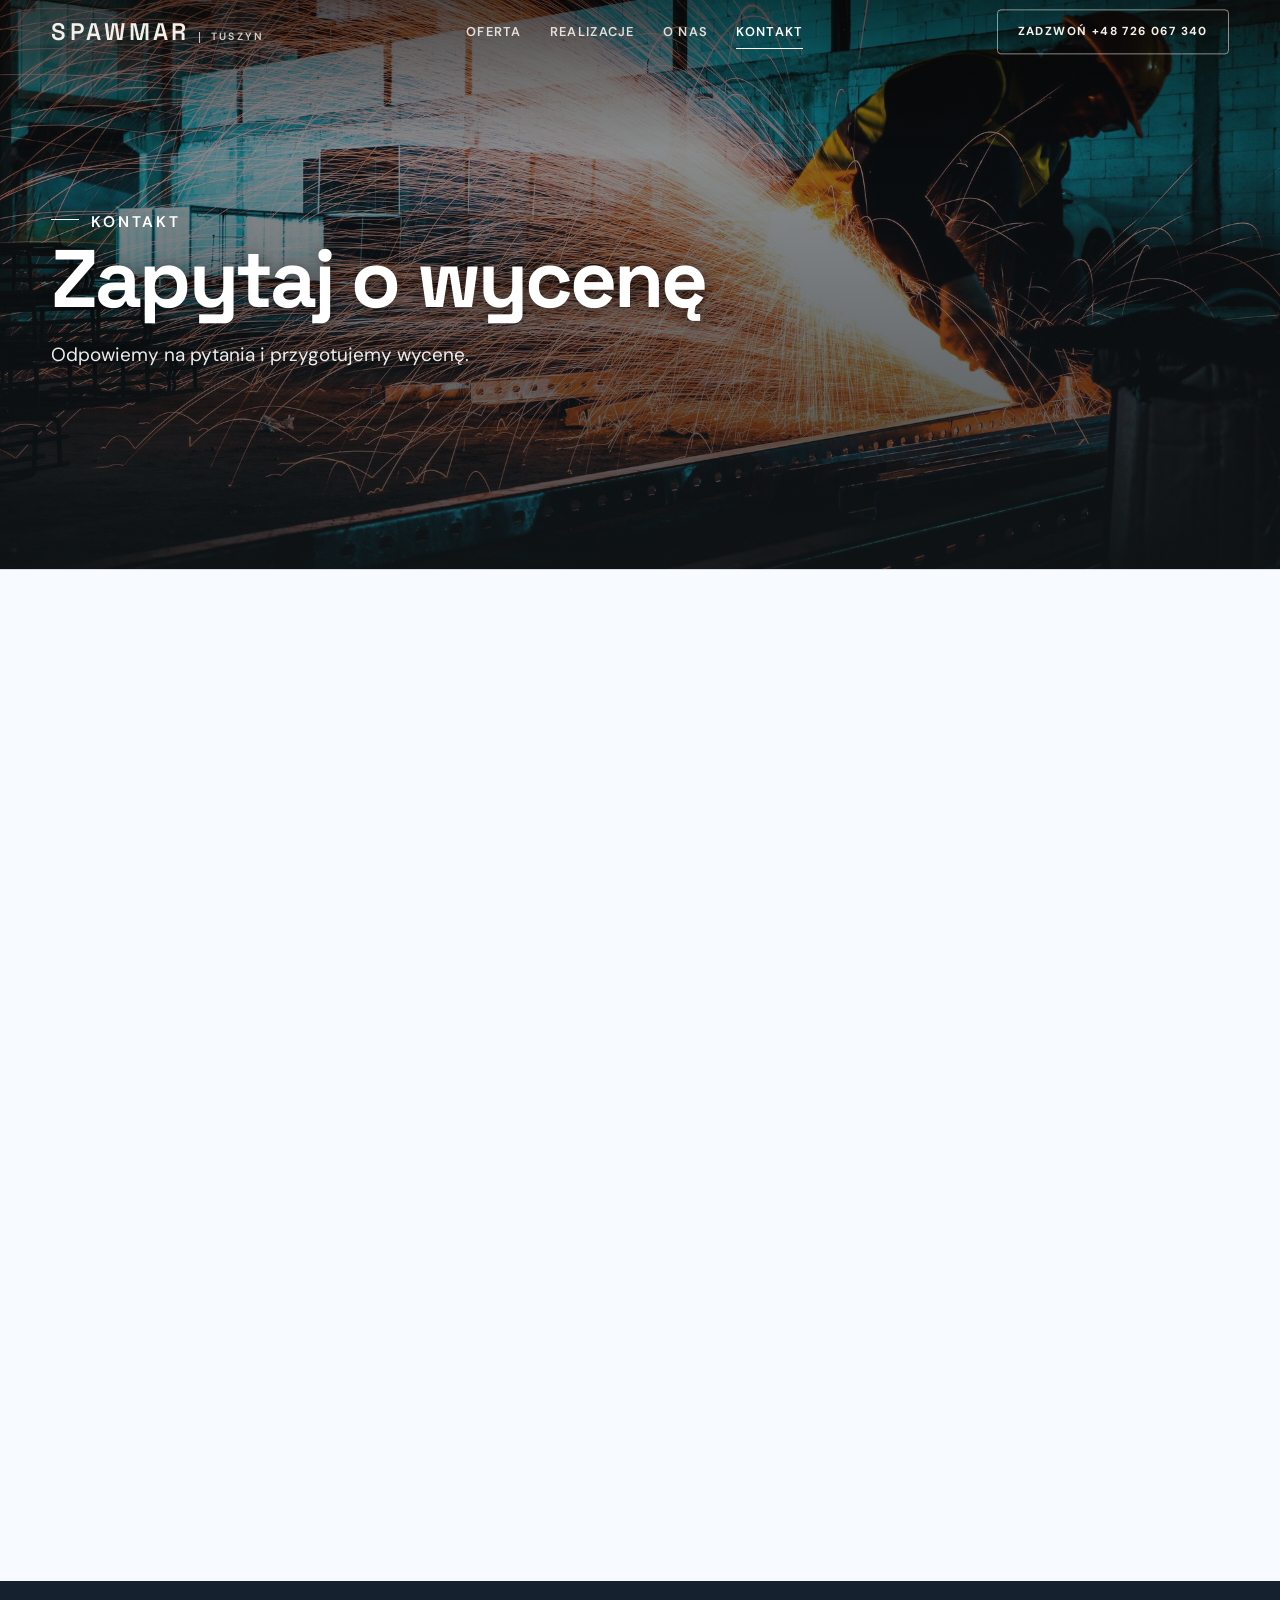
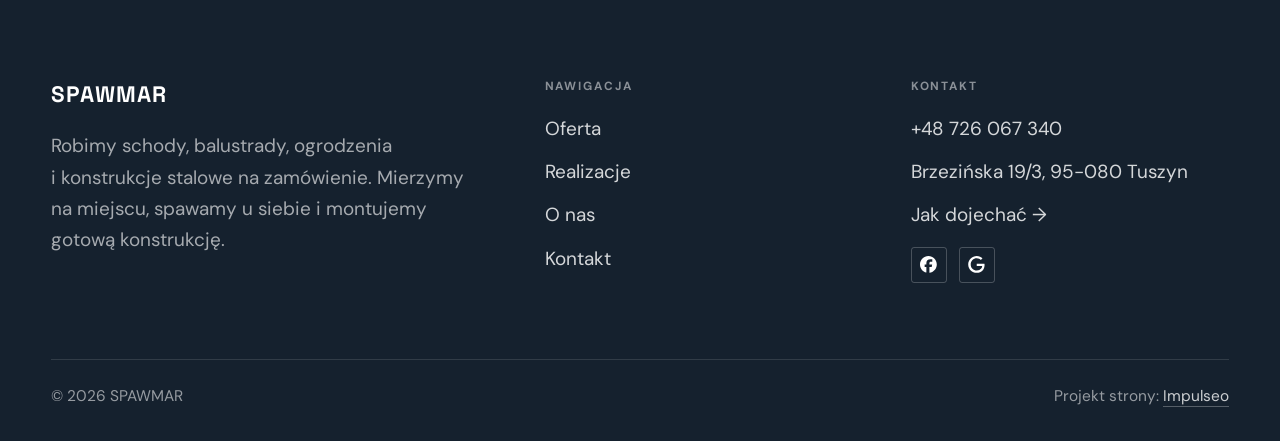
==== kontakt.html @ 9fb678af "Strona demo: spawmar" ====
<!DOCTYPE html>
<html lang="pl">
<head>
<meta charset="UTF-8">
<meta name="viewport" content="width=device-width, initial-scale=1.0">
<title>Kontakt - SPAWMAR</title>
<meta name="description" content="Kontakt SPAWMAR - Brzezińska 19/3, 95-080 Tuszyn">
<link rel="canonical" href="https://kris20032.github.io/spawmar/kontakt.html">
<meta name="robots" content="noindex, nofollow">
<meta property="og:type" content="website">
<meta property="og:locale" content="pl_PL">
<meta property="og:site_name" content="SPAWMAR">
<meta property="og:title" content="Kontakt - SPAWMAR">
<meta property="og:description" content="Kontakt SPAWMAR - Brzezińska 19/3, 95-080 Tuszyn">
<meta property="og:url" content="https://kris20032.github.io/spawmar/kontakt.html">
<meta property="og:image" content="https://kris20032.github.io/spawmar/img/og.jpg">
<meta property="og:image:width" content="1200">
<meta property="og:image:height" content="630">
<meta name="twitter:card" content="summary_large_image">
<link rel="preconnect" href="https://fonts.googleapis.com">
<link rel="preconnect" href="https://fonts.gstatic.com" crossorigin>
<link href="https://fonts.googleapis.com/css2?family=Space+Grotesk:wght@500;600;700&family=DM+Sans:opsz,wght@9..40,400;9..40,500;9..40,600&display=swap" rel="stylesheet">
<link rel="stylesheet" href="assets/styles.css?v=666e4ab4">
</head>
<body>

<header class="nav">
  <div class="wrap nav-inner">
    <a class="brand" href="index.html"><span class="name">SPAWMAR</span><span class="sub">Tuszyn</span></a>
    <nav class="nav-links">
      <a href="oferta.html">Oferta</a>
      <a href="realizacje.html">Realizacje</a>
      <a href="o-nas.html">O nas</a>
      <a href="kontakt.html" class="active" aria-current="page">Kontakt</a>
      <a href="tel:+48726067340" class="btn btn-accent">Zadzwoń +48 726 067 340</a>
    </nav>
    <button class="nav-toggle" aria-label="Menu"><span></span><span></span><span></span></button>
  </div>
</header>

<main>
<section class="pagehead">
  <img src="img/ph3.jpg" alt="SPAWMAR - Zapytaj o wycenę">
  <div class="wrap">
    <span class="eyebrow">Kontakt</span>
    <h1>Zapytaj o wycenę</h1>
    <p>Odpowiemy na pytania i przygotujemy wycenę.</p>
  </div>
</section>
<section>
  <div class="wrap contact-grid">
    <div class="reveal">
      <span class="eyebrow">Dane kontaktowe</span>
      <h2 style="margin:var(--space-4) 0 var(--space-6)">SPAWMAR</h2>
      <div class="info-list">
        <div class="info-row"><div class="ic"><svg class="ico-tel" width="16" height="16" viewBox="0 0 24 24" fill="none" aria-hidden="true"><path d="M6.6 10.8a15.5 15.5 0 0 0 6.6 6.6l2.2-2.2a1 1 0 0 1 1-.24 11.4 11.4 0 0 0 3.6.58 1 1 0 0 1 1 1V20a1 1 0 0 1-1 1A17 17 0 0 1 3 4a1 1 0 0 1 1-1h3.5a1 1 0 0 1 1 1c0 1.25.2 2.46.58 3.6a1 1 0 0 1-.25 1l-2.23 2.2Z" fill="currentColor"/></svg></div><div><div class="lbl">Telefon</div><a class="val" href="tel:+48726067340">+48 726 067 340</a></div></div>
        <div class="info-row"><div class="ic"><svg class="ico-pin" width="16" height="16" viewBox="0 0 24 24" fill="none" aria-hidden="true"><path d="M12 21s7-6.1 7-11.5A7 7 0 0 0 5 9.5C5 14.9 12 21 12 21Z" stroke="currentColor" stroke-width="1.6" fill="none"/><circle cx="12" cy="9.5" r="2.4" fill="currentColor"/></svg></div><div><div class="lbl">Adres</div><div class="val">Brzezińska 19/3, 95-080 Tuszyn</div></div></div>
      </div>
    </div>
    <div class="reveal">
      <div class="form">
        <h3 style="margin-bottom:var(--space-4)">Najszybciej telefonicznie</h3>
        <p class="muted" style="margin-bottom:var(--space-5)">Zadzwoń, opisz pomysł, a my powiemy, co i jak.</p>
        <a href="tel:+48726067340" class="btn btn-accent" style="justify-content:center">Zadzwoń: +48 726 067 340 <span class="arr">→</span></a>
      </div>
    </div>
  </div>
</section>
<section style="padding-top:0">
  <div class="wrap reveal">
    <iframe class="map" title="SPAWMAR - Tuszyn" src="https://maps.google.com/maps?q=51.604992%2C19.5469026&z=15&output=embed" loading="lazy" referrerpolicy="no-referrer-when-downgrade"></iframe>
  </div>
</section>
</main>

<footer>
  <div class="wrap">
    <div class="foot-grid">
      <div class="foot-brand">
        <div class="name">SPAWMAR</div>
        <p>Robimy schody, balustrady, ogrodzenia i konstrukcje stalowe na zamówienie. Mierzymy na miejscu, spawamy u siebie i montujemy gotową konstrukcję.</p>
      </div>
      <div class="foot-col">
        <h4>Nawigacja</h4>
        <a href="oferta.html">Oferta</a>
        <a href="realizacje.html">Realizacje</a>
        <a href="o-nas.html">O nas</a>
        <a href="kontakt.html">Kontakt</a>
      </div>
      <div class="foot-col">
        <h4>Kontakt</h4>
        <a href="tel:+48726067340">+48 726 067 340</a>
        <p>Brzezińska 19/3, 95-080 Tuszyn</p>
        <a href="https://www.google.com/maps/place/SPAWMAR/@51.604992,19.5469026,17z/data=!4m6!3m5!1s0x471a2f89c10e8bd5:0x4c7c3c91ca6a2bdf!8m2!3d51.604992!4d19.5469026" target="_blank" rel="noopener">Jak dojechać →</a>
      <div class="foot-soc">
        <a class="soc" href="https://www.facebook.com/people/Spaw-Mar-Us%C5%82ugi-Spawalnicze/100063232239113/" target="_blank" rel="noopener" aria-label="Facebook - SPAWMAR"><svg viewBox="0 0 24 24" aria-hidden="true" focusable="false"><path d="M9.101 23.691v-7.98H6.627v-3.667h2.474v-1.58c0-4.085 1.848-5.978 5.858-5.978.401 0 .955.042 1.468.103a8.68 8.68 0 0 1 1.141.195v3.325a8.623 8.623 0 0 0-.653-.036 26.805 26.805 0 0 0-.733-.009c-.707 0-1.259.096-1.675.309a1.686 1.686 0 0 0-.679.622c-.258.42-.374.995-.374 1.752v1.297h3.919l-.386 2.103-.287 1.564h-3.246v8.245C19.396 23.238 24 18.179 24 12.044c0-6.627-5.373-12-12-12s-12 5.373-12 12c0 5.628 3.874 10.35 9.101 11.647Z" fill="currentColor"/></svg></a>
        <a class="soc" href="https://www.google.com/maps/place/SPAWMAR/@51.604992,19.5469026,17z/data=!4m6!3m5!1s0x471a2f89c10e8bd5:0x4c7c3c91ca6a2bdf!8m2!3d51.604992!4d19.5469026" target="_blank" rel="noopener" aria-label="Google - SPAWMAR"><svg viewBox="0 0 24 24" aria-hidden="true" focusable="false"><path d="M12.48 10.92v3.28h7.84c-.24 1.84-.853 3.187-1.787 4.133-1.147 1.147-2.933 2.4-6.053 2.4-4.827 0-8.6-3.893-8.6-8.72s3.773-8.72 8.6-8.72c2.6 0 4.507 1.027 5.907 2.347l2.307-2.307C18.747 1.44 16.133 0 12.48 0 5.867 0 .307 5.387.307 12s5.56 12 12.173 12c3.573 0 6.267-1.173 8.373-3.36 2.16-2.16 2.84-5.213 2.84-7.667 0-.76-.053-1.467-.173-2.053H12.48z" fill="currentColor"/></svg></a>
      </div>
      </div>
    </div>
    <div class="foot-bot">
      <span>© 2026 SPAWMAR</span>
      <span>Projekt strony: <a class="foot-credit" href="https://impulseo.pl" target="_blank" rel="noopener">Impulseo</a></span>
    </div>
  </div>
</footer>
<div class="sticky-call"><a class="sc-call" href="tel:+48726067340"><svg class="ico-tel" width="16" height="16" viewBox="0 0 24 24" fill="none" aria-hidden="true"><path d="M6.6 10.8a15.5 15.5 0 0 0 6.6 6.6l2.2-2.2a1 1 0 0 1 1-.24 11.4 11.4 0 0 0 3.6.58 1 1 0 0 1 1 1V20a1 1 0 0 1-1 1A17 17 0 0 1 3 4a1 1 0 0 1 1-1h3.5a1 1 0 0 1 1 1c0 1.25.2 2.46.58 3.6a1 1 0 0 1-.25 1l-2.23 2.2Z" fill="currentColor"/></svg> Zadzwoń</a><a class="sc-quote" href="kontakt.html">Zapytaj o wycenę</a></div>
<div class="demo-wazne" data-do="2026-11-12" data-cykl="3" hidden><svg class="dw-ico" width="13" height="13" viewBox="0 0 24 24" fill="none" aria-hidden="true"><circle cx="12" cy="12" r="8.6" stroke="currentColor" stroke-width="1.8"/><path d="M12 7.2V12l3.3 2" stroke="currentColor" stroke-width="1.8" stroke-linecap="round"/></svg><span class="dw-txt"></span></div>

<script src="assets/main.js"></script>
</body>
</html>
---- assets/styles.css ----
/* ============================================================
   STOLBASZ — premium, architektoniczny B2B fit-out
   Jasna paleta, zero brązu. System wg premium-web-craft.
   Projekt strony: Impulseo (impulseo.pl)
   ============================================================ */

:root{
  /* PALETA — jasna, architektoniczna, chłodna */
  --paper:#F4F6F8;          /* główne tło */
  --paper-2:#E7EBEF;        /* sekcje alternatywne (chłodny jasny szary) */
  --paper-3:#E7EBEF;        /* delikatne wypełnienia */
  --ink:#15212E;            /* tekst główny — chłodny grafit */
  --ink-soft:#243443;       /* nagłówki drugorzędne */
  --muted:#6B7785;          /* tekst poboczny */
  --line:rgba(21,33,46,.12);/* hairline */
  --accent:#E8A317;         /* stonowany petrol-slate — jedyny akcent */
  --accent-d:#C9870C;
  --accent-soft:rgba(232,163,23,.10);
  --dark:#15212E;           /* sekcje ciemne (stopka/CTA) */

  /* HOVER ZDJĘĆ — JEDEN standard dla całego silnika (decyzja K. 04.08.2026, artefakt z wariantami).
     AKTUALNE (K.+Szymon 09.08.2026, wybór z artefaktu 6 wariantów): zoom 1.05 przy 1.4s -
     przy tak długim czasie mocniejszy kadr NIE skacze, tylko „oddycha". Poprzedni standard
     (1.02 / .55s z 04.08) odbierany jako dynamiczny i szybki.
     Spoczynek lekko przygaszony, ale TYLKO tam, gdzie jest mysz (@media hover:hover) —
     na telefonie zdjęcia zostają w pełnej jasności. */
  --img-zoom:1.05;                   /* K.+Szymon 09.08: wariant F z artefaktu porównawczego */
  --img-rest:brightness(.95) saturate(.99);
  --img-hot:brightness(1.06) saturate(1.05);
  --img-dur:1.4s;                    /* K.+Szymon 09.08 (wariant F): powoli = elegancko */
  --img-ease:cubic-bezier(.16,.84,.44,1);  /* miękki ogon, efekt „oddychania" */

  /* ODSTĘPY — skala 4/8 */
  --space-1:4px; --space-2:8px; --space-3:12px; --space-4:16px; --space-5:24px;
  --space-6:32px; --space-7:48px; --space-8:64px; --space-9:96px; --space-10:128px;

  /* TYPOGRAFIA — fluid clamp() (skala podbita 16.07.2026: większe, czytelniejsze litery — uwaga Adama) */
  --text-sm:clamp(.9rem,.87rem + .12vw,1rem);
  --text-base:clamp(1.08rem,1.04rem + .18vw,1.2rem);
  --text-lg:clamp(1.24rem,1.15rem + .34vw,1.44rem);
  --text-h3:clamp(1.34rem,1.22rem + .55vw,1.66rem);
  --text-h2:clamp(2.1rem,1.66rem + 2.1vw,3.1rem);
  --text-h1:clamp(2.9rem,2.1rem + 4vw,5.1rem);

  /* PROMIENIE — architektoniczne, raczej ostre */
  --r-sm:3px; --r-md:6px; --r-lg:10px;

  /* RUCH */
  --ease:cubic-bezier(.25,.46,.45,.94); --dur:.24s;

  /* CIENIE — miękkie, warstwowe */
  --sh-sm:0 1px 2px rgba(16,24,32,.04), 0 2px 8px rgba(16,24,32,.05);
  --sh-md:0 2px 6px rgba(16,24,32,.05), 0 12px 28px -8px rgba(16,24,32,.12);
  --sh-lg:0 6px 14px rgba(16,24,32,.07), 0 26px 56px -18px rgba(16,24,32,.22);

  --hairline:1px solid var(--line);

  --font-display:'Space Grotesk','Inter',sans-serif;
  --font-body:'DM Sans','Inter',sans-serif;
}

*{box-sizing:border-box;margin:0;padding:0}
html{scroll-behavior:smooth}
body{
  font-family:var(--font-body);
  font-size:var(--text-base);
  line-height:1.65;
  color:var(--ink);
  background:var(--paper);
  -webkit-font-smoothing:antialiased;
  text-rendering:optimizeLegibility;
}
img{max-width:100%;height:auto;display:block}  /* height:auto = width/height z atrybutów trzyma proporcje (TOP#12) */
a{color:inherit;text-decoration:none}

.wrap{width:min(92%,1180px);margin-inline:auto}
section{padding-block:clamp(52px,6.5vw,96px)}

h1,h2,h3{font-family:var(--font-display);font-weight:700;line-height:1.08;letter-spacing:-.02em;color:var(--ink)}
h1{font-size:var(--text-h1);letter-spacing:-.035em}
h2{font-size:var(--text-h2);letter-spacing:-.025em}
h3{font-size:var(--text-h3)}
/* MIARA — długość wiersza. WCAG 2.2 SC 1.4.8: max 80 znaków; Butterick: 45–90.
   68ch daje realnie 72–78 znaków polskiego tekstu, czyli z zapasem pod granicą.
   Wcześniej limit miał TYLKO <p> — <li>, <blockquote> i <dd> nie miały żadnego,
   i to jedyny powód, dla którego 23 bloki na dwóch oddanych stronach jadą po
   83–106 znaków w wierszu (pomiar 07.08.2026, bramka `miara`).
   ⚠️ Listy i definicje ograniczamy TYLKO bez klasy: `ul`/`ol` z klasą to u nas
   układ (siatki kafli, menu), a nie tekst ciągły — tam miarę wyznacza układ. */
/* 60ch, nie 68ch (K. 10.08): po zmianie fontów na węższe kroje (DM Sans i spółka)
   w 68ch mieściło się ~90 znaków - bramka pikselowa słusznie zgłaszała przekroczenie
   granicy 80. Pomiar na żywej przeglądarce: 60ch = 90 znaków, 53ch = ~78 znaków, czyli normę WCAG 1.4.8. */
:root{ --miara:53ch }
p{max-width:min(100%,var(--miara))}
blockquote,
ul:not([class])>li, ol:not([class])>li,
dl:not([class])>dd{max-width:min(100%,var(--miara))}

/* ⚠️ Świadomie BEZ wyjątku `.tile p,.card p,.svc p{max-width:none}`, choć nasuwa się sam:
   te akapity BYŁY już ograniczone (stare `p{max-width:65ch}`), więc „wyjątek" nie odblokowałby
   niczego nowego — tylko ROZLUŹNIŁ stan sprzed zmiany na wszystkich demach naraz.
   `figcaption` żadna z reguł wyżej nie dotyczy, więc też nie potrzebuje zwolnienia. */

/* ŁAMANIE. `balance` wyrównuje długości wierszy w nagłówku, `pretty` pilnuje ostatniego
   wiersza akapitu, żeby nie został w nim jeden wyraz. Obsługiwane od Chrome 117 /
   Safari 17.5; starsze przeglądarki po prostu ignorują tę własność.
   `text-wrap:pretty` nie występowało dotąd ANI RAZ w silniku ani w repo klientów. */
h1,h2,h3,.lead,.lede{text-wrap:balance}
p,li,blockquote,dd{text-wrap:pretty}

.eyebrow{
  font-family:var(--font-body);
  font-size:var(--text-sm);
  font-weight:600;
  letter-spacing:.18em;
  text-transform:uppercase;
  color:var(--accent);
  display:inline-flex;align-items:center;gap:var(--space-3);
}
/* flex:none + margin-top = kreska trzyma się PIERWSZEJ linii. Wcześniej align-items:center
   centrowało ją względem całego bloku i przy zawinięciu (długi kicker typu
   „…WNĘTRZ · LESZNO · OD 2019") druga linia lądowała z brzydkim wcięciem. */
.eyebrow{align-items:flex-start}
.eyebrow>*,.eyebrow{text-wrap:balance}   /* dlugi kicker lamal sie na sierote typu samo „2019" w drugiej linii */
.eyebrow::before{content:"";width:28px;height:1px;background:var(--accent);display:inline-block;flex:none;margin-top:.62em}

.muted{color:var(--muted)}
.lead{font-size:var(--text-lg);line-height:1.55;color:var(--ink-soft);max-width:50ch}

/* ---------- BUTTONS ---------- */
.btn{
  display:inline-flex;align-items:center;gap:var(--space-2);
  font-weight:600;font-size:var(--text-sm);letter-spacing:.02em;
  padding:var(--space-4) var(--space-6);
  border-radius:var(--r-sm);
  transition:transform var(--dur) var(--ease),box-shadow var(--dur) var(--ease),background var(--dur) var(--ease);
  cursor:pointer;border:1px solid transparent;
}
.btn-accent{background:var(--accent);color:#fff;box-shadow:var(--sh-sm)}
.btn-accent:hover{background:var(--accent-d);transform:translateY(-2px);box-shadow:var(--sh-md)}
.btn-accent:active{transform:translateY(0);box-shadow:var(--sh-sm)}
.btn-ghost{background:transparent;color:var(--ink);border-color:var(--line)}
.btn-ghost:hover{border-color:var(--accent);color:var(--accent);transform:translateY(-2px)}
.btn-light{background:#fff;color:var(--ink);box-shadow:var(--sh-sm)}
.btn-light:hover{transform:translateY(-2px);box-shadow:var(--sh-md)}
.btn .arr{transition:transform var(--dur) var(--ease)}
.btn:hover .arr{transform:translateX(4px)}

/* ---------- NAV ---------- */
.nav{
  position:sticky;top:0;z-index:50;
  background:color-mix(in srgb,var(--paper) 88%,transparent);
  backdrop-filter:saturate(140%) blur(10px);
  border-bottom:var(--hairline);
}
.nav-inner{display:flex;align-items:center;justify-content:space-between;gap:var(--space-5);height:72px}
/* ANTY-NACHODZENIE (K. 05.08.2026): długa nazwa firmy + przycisk z pełnym numerem nie mieściły się w pasku
   i flex ściskał linki PONIŻEJ ich treści - "Kontakt" wchodził na ramkę "Zadzwoń +48 ...". Teraz ustępuje
   nazwa marki (skrót wielokropkiem), a menu i przycisk nigdy się nie kurczą ani nie zachodzą na siebie. */
.brand{display:flex;flex-direction:column;line-height:1;min-width:0;flex:0 1 auto}
.brand .name{font-family:var(--font-display);font-weight:800;font-size:1.35rem;letter-spacing:.04em;white-space:nowrap;overflow:hidden;text-overflow:ellipsis}
.brand .sub{font-size:.62rem;letter-spacing:.34em;text-transform:uppercase;color:var(--muted);margin-top:5px;white-space:nowrap;overflow:hidden;text-overflow:ellipsis}
.nav-links{display:flex;align-items:center;gap:var(--space-6);flex:0 0 auto}
.nav-links a{font-size:var(--text-sm);font-weight:500;color:var(--ink-soft);position:relative;padding-block:4px;white-space:nowrap;transition:color var(--dur) var(--ease)}
.nav-links a::after{content:"";position:absolute;left:0;bottom:0;width:0;height:1.5px;background:var(--accent);transition:width var(--dur) var(--ease)}
.nav-links a:hover,.nav-links a.active{color:var(--ink)}
.nav-links a:hover::after,.nav-links a.active::after{width:100%}
.nav-links .btn{padding:var(--space-2) var(--space-5)}
/* przyciski w nav: właściwy kolor (przebij .nav-links a) + bez podkreślenia */
.nav-links a.btn-accent{color:#fff}
.nav-links a.btn-ghost,.nav-links a.btn-light{color:var(--ink)}
/* CTA w pasku: NIE podkreślenie spod linków menu, ale ten sam przelatujący błysk,
   co na wszystkich innych przyciskach (zgłoszenie K. 13.08.2026 - „na hero jest efekt
   światła przechodzącego przez przycisk, na navbarze go nie ma, a mają być identyczne").
   Reguła `.nav-links a::after` jest silniejsza od `.btn::after`, więc trzeba jej
   geometrię wyzerować i wpisać połysk z nazwy - samo `display:none` gasiło efekt. */
.nav-links a.btn::after{
  display:block;content:"";position:absolute;inset:0;z-index:-1;pointer-events:none;
  width:auto;height:auto;border-radius:inherit;   /* kasuje geometrię podkreślenia (width:0;height:1.5px) */
  background:linear-gradient(100deg,transparent 32%,rgba(255,255,255,.20) 50%,transparent 68%);
  translate:-120% 0}
@media (prefers-reduced-motion:no-preference){
  .nav-links a.btn:hover::after{translate:120% 0;transition:translate .75s var(--mt-ease,cubic-bezier(.16,.84,.44,1))}
}
.nav-toggle{display:none;background:none;border:none;cursor:pointer;flex-direction:column;gap:5px;padding:8px}
.nav-toggle span{width:24px;height:2px;background:var(--ink);transition:var(--dur)}
/* Ciasny zakres MIĘDZY menu mobilnym a pełnym pulpitem: zbijamy odstępy i nazwę marki,
   żeby wszystko zmieściło się naturalnie, zanim w ogóle dojdzie do skracania wielokropkiem. */
@media(max-width:1280px) and (min-width:921px){
  .nav-links{gap:var(--space-4)}
  .nav-links .btn{padding:var(--space-2) var(--space-4)}
  .brand .name{font-size:1.15rem}
}

/* ---------- HERO (split) ---------- */
.hero{position:relative;overflow:hidden;border-bottom:var(--hairline)}
.hero-grid{display:grid;grid-template-columns:1.05fr .95fr;gap:clamp(24px,4vw,60px);align-items:center;
  padding-block:clamp(36px,4.5vw,64px)}
.hero-copy .eyebrow{margin-bottom:var(--space-5)}
.hero-copy h1{margin-bottom:var(--space-5)}
.hero-copy .lead{margin-bottom:var(--space-7)}
.hero-actions{display:flex;flex-wrap:wrap;gap:var(--space-4)}
.hero-art{position:relative;aspect-ratio:4/3;border-radius:var(--r-lg);overflow:hidden;box-shadow:var(--sh-lg)}
.hero-art img{width:100%;height:100%;object-fit:cover}
.hero-art::after{content:"";position:absolute;inset:0;background:linear-gradient(180deg,transparent 55%,rgba(18,24,28,.28))}
.hero-badge{position:absolute;left:var(--space-5);bottom:var(--space-5);z-index:2;
  background:rgba(252,252,251,.94);backdrop-filter:blur(4px);
  border-radius:var(--r-md);padding:var(--space-4) var(--space-5);box-shadow:var(--sh-md);max-width:78%}
.hero-badge strong{display:block;font-family:var(--font-display);font-size:1rem;letter-spacing:-.01em}
.hero-badge span{font-size:var(--text-sm);color:var(--muted)}

/* ---------- HERO duży / kinowy (strona główna) ---------- */
.hero-cine{position:relative;min-height:clamp(560px,82vh,840px);min-height:clamp(560px,82svh,840px);display:flex;align-items:center;overflow:hidden;border-bottom:var(--hairline)}
.hero-cine>img{position:absolute;inset:0;width:100%;height:100%;object-fit:cover;z-index:0}
.hero-cine::after{content:"";position:absolute;inset:0;z-index:1;
  background:linear-gradient(95deg,rgba(13,18,23,.86) 0%,rgba(13,18,23,.64) 32%,rgba(13,18,23,.24) 62%,rgba(13,18,23,.04) 100%)}
.hero-cine .wrap{position:relative;z-index:2;padding-block:var(--space-8)}
.hero-cine .hero-copy{max-width:660px}
.hero-cine .eyebrow{color:#fff;margin-bottom:var(--space-5)}
.hero-cine .eyebrow::before{background:#fff}
.hero-cine h1{color:#fff;margin-bottom:var(--space-5);font-size:clamp(2.9rem,2rem + 4.4vw,5.2rem);text-wrap:balance}
.hero-cine .lead{color:rgba(255,255,255,.92);max-width:48ch;margin-bottom:var(--space-7)}
.hero-cine .hero-actions{display:flex;flex-wrap:wrap;gap:var(--space-4)}
/* NISKIE OKNO (laptop z dokiem i paskami przeglądarki ma ~700-780 px wysokości widoku):
   H1 do 5.2rem + długi lead nie mieściły się i przyciski wypadały POD krawędź ekranu -
   klient widział stronę bez ani jednego CTA. Skalujemy w dół, zamiast przycinać treść. */
@media(min-width:821px) and (max-height:820px){
  .hero-cine{min-height:clamp(520px,94svh,780px)}
  .hero-cine .wrap{padding-block:var(--space-6)}
  .hero-cine h1{font-size:clamp(2.2rem,1.5rem + 2.6vw,3.6rem);margin-bottom:var(--space-4)}
  .hero-cine .eyebrow{margin-bottom:var(--space-4)}
  .hero-cine .lead{margin-bottom:var(--space-5);max-width:44ch}
}
@media(max-width:680px){
  .hero-cine{min-height:clamp(520px,76vh,640px);min-height:clamp(520px,76svh,640px);align-items:flex-end}
  .hero-cine::after{background:linear-gradient(0deg,rgba(13,18,23,.9) 6%,rgba(13,18,23,.45) 55%,rgba(13,18,23,.25) 100%)}
  .hero-cine .wrap{padding-bottom:var(--space-9)}
  /* TELEFON (~90% oglądających): lead potrafił zająć 8 linii i zepchnąć CTA poza pierwszy ekran.
     Zwężamy interlinię i skalę - treści nie ucinamy, bo to ona sprzedaje. */
  .hero-cine .lead{font-size:.98rem;line-height:1.5;margin-bottom:var(--space-5)}
  .hero-cine .eyebrow{font-size:.72rem;letter-spacing:.13em;margin-bottom:var(--space-4)}
  .hero-cine .eyebrow::before{width:20px}
  .hero-cine h1{margin-bottom:var(--space-4)}
}

/* full-bleed hero variant (podstrony) */
.pagehead{position:relative;min-height:46vh;min-height:46svh;display:flex;align-items:flex-end;overflow:hidden;border-bottom:var(--hairline)}
.pagehead img{position:absolute;inset:0;width:100%;height:100%;object-fit:cover}
/* 10.08.2026 (decyzja K.): mocniejsze przyciemnienie + cień pod tekstem. Bramka mierzyła na
   nagłówkach podstron 3,38-3,43:1 przy wymaganych 4,5 — jasne zdjęcie (hala, śnieg, niebo)
   podchodziło pod biały tekst. Zdjęcia klientów są różne, więc kontrast musi dawać WARSTWA,
   a nie szczęśliwy dobór kadru. */
.pagehead::after{content:"";position:absolute;inset:0;background:linear-gradient(180deg,rgba(18,24,28,.40),rgba(18,24,28,.76))}
.pagehead .wrap{position:relative;z-index:2;padding-block:var(--space-9);color:#fff}
.pagehead h1{color:#fff;max-width:18ch;text-shadow:0 2px 16px rgba(0,0,0,.55)}
.pagehead .eyebrow{color:#fff}
.pagehead .eyebrow::before{background:#fff}
.pagehead p{color:rgba(255,255,255,.92);margin-top:var(--space-4);max-width:54ch;text-shadow:0 1px 12px rgba(0,0,0,.5)}

/* ---------- STRIP (pasek skrótów / liczby) ---------- */
.strip{background:var(--dark);color:#fff}
/* PASEK HASEŁ — standard 04.08.2026 (decyzja K.): 5 haseł w JEDNYM rzędzie, tekst WYŚRODKOWANY,
   węższe marginesy boczne niż reszta strony (pasek ma iść szerzej), równe wysokości kolumn. */
.strip .wrap{width:min(96%,1440px);display:grid;grid-template-columns:repeat(5,1fr);
  gap:var(--space-5);padding-block:var(--space-7);align-items:stretch}
.strip .item .k{font-family:var(--font-display);font-size:clamp(1.05rem,.82rem + .85vw,1.55rem);
  font-weight:800;letter-spacing:-.02em;color:#fff;line-height:1.18;text-wrap:balance}
.strip .item .v{font-size:var(--text-sm);color:rgba(255,255,255,.66);margin-top:var(--space-2);line-height:1.4}
.strip .item{border-left:2px solid var(--accent);padding-inline:var(--space-4);
  text-align:center;display:flex;flex-direction:column;justify-content:center}
/* liczba kolumn = liczba haseł, żeby ostatnie nie zostawało samo w drugim rzędzie.
   Klasę n-N nadaje multipage.py; domyślnie (bez klasy) pasek jest 5-kolumnowy. */
.strip.n-2 .wrap{grid-template-columns:repeat(2,1fr)}
.strip.n-3 .wrap{grid-template-columns:repeat(3,1fr)}
.strip.n-4 .wrap{grid-template-columns:repeat(4,1fr);gap:var(--space-6)}
.strip.n-4 .item .k{font-size:clamp(1.3rem,1rem + 1.1vw,2rem)}
.strip.n-6 .wrap{grid-template-columns:repeat(6,1fr);gap:var(--space-4)}
.strip.n-6 .item .k{font-size:clamp(.98rem,.8rem + .7vw,1.35rem)}
/* równe łamanie: zamiast "długa linia + jedno słowo" obie linie zbliżonej długości */
.strip .item .k{text-wrap:balance}

/* ---------- SECTION HEAD ---------- */
.head{max-width:48rem;margin-bottom:var(--space-8)}
.head.center{margin-inline:auto;text-align:center}
.head .eyebrow{margin-bottom:var(--space-4)}
.head h2{margin-bottom:var(--space-4)}
.head p{color:var(--muted);font-size:var(--text-lg);line-height:1.55}
.head.center p{margin-inline:auto}

/* ---------- INTRO SPLIT ---------- */
.split{display:grid;grid-template-columns:.92fr 1.08fr;gap:clamp(28px,5vw,80px);align-items:center}
.split.rev{grid-template-columns:1.08fr .92fr}
.split.rev .split-art{order:-1}
.split-art{position:relative;aspect-ratio:5/4;border-radius:var(--r-lg);overflow:hidden;box-shadow:var(--sh-lg)}
.split-art img{width:100%;height:100%;object-fit:cover}
.split-copy h2{margin-bottom:var(--space-5)}
.split-copy p+p{margin-top:var(--space-4)}
.split-copy .btn{margin-top:var(--space-6)}

/* ---------- SERVICES (zakres) ---------- */
.svc-grid{display:grid;grid-template-columns:repeat(auto-fit,minmax(280px,1fr));gap:var(--space-5)}
.svc{background:#fff;border:var(--hairline);border-radius:var(--r-md);padding:var(--space-7) var(--space-6);
  transition:transform var(--dur) var(--ease),box-shadow var(--dur) var(--ease),border-color var(--dur) var(--ease);
  position:relative;overflow:hidden}
.svc::before{content:"";position:absolute;left:0;top:0;width:3px;height:0;background:var(--accent);transition:height var(--dur) var(--ease)}
.svc:hover{transform:translateY(-4px);box-shadow:var(--sh-md);border-color:transparent}
.svc:hover::before{height:100%}
.svc .ic{font-family:var(--font-display);font-size:.8rem;font-weight:700;letter-spacing:.12em;color:var(--accent);margin-bottom:var(--space-4)}
.svc h3{margin-bottom:var(--space-3);font-size:1.22rem}
.svc p{color:var(--muted);font-size:var(--text-base);line-height:1.6}

/* big detailed service rows */
.svc-row{display:grid;grid-template-columns:.8fr 1.2fr;gap:clamp(20px,4vw,60px);align-items:center;padding-block:var(--space-8)}
.svc-row+.svc-row{border-top:var(--hairline)}
.svc-row.rev{grid-template-columns:1.2fr .8fr}
/* Naprzemienny układ wierszy oferty: co drugi wiersz ma zdjęcie po PRAWEJ.
   Było `order:-1` — martwy kod, bo zdjęcie i tak jest pierwszym dzieckiem w HTML,
   więc wszystkie wiersze wyglądały identycznie (zdjęcie zawsze z lewej), a `rev`
   zmieniało tylko szerokość kolumn. Znalezione 29.07.2026 przy różnicowaniu kierunków
   animacji (pomiar pozycji: art.mid 390/502 przy row.mid 756 — zawsze lewa strona). */
.svc-row.rev .svc-row-art{order:2}
.svc-row-art{aspect-ratio:4/3;border-radius:var(--r-md);overflow:hidden;box-shadow:var(--sh-md)}
.svc-row-art img{width:100%;height:100%;object-fit:cover}
.svc-row h3{font-size:1.5rem;margin-bottom:var(--space-4)}
.svc-row .num{font-family:var(--font-display);font-size:.85rem;font-weight:700;letter-spacing:.14em;color:var(--accent);display:block;margin-bottom:var(--space-3)}
.svc-row ul{list-style:none;margin-top:var(--space-4);display:flex;flex-direction:column;gap:var(--space-2)}
.svc-row li{position:relative;padding-left:var(--space-5);color:var(--muted);font-size:var(--text-base)}
.svc-row li::before{content:"";position:absolute;left:0;top:.62em;width:8px;height:1px;background:var(--accent)}

/* ---------- GALLERY (realizacje) ---------- */
.gallery{display:grid;grid-template-columns:repeat(12,1fr);gap:var(--space-4);grid-auto-rows:200px}
/* GALERIA MASONRY — pionowe zdjęcia (portrety beauty/wellness) bez przycinania: kolumny, height auto */
.gallery-masonry{column-count:3;column-gap:var(--space-4)}
@media(max-width:900px){.gallery-masonry{column-count:2}}
@media(max-width:560px){.gallery-masonry{column-count:1}}
.gallery-masonry .m-tile{break-inside:avoid;margin:0 0 var(--space-4);padding:0;position:relative;overflow:hidden;border-radius:var(--r-md);border:1px solid var(--line)}
.gallery-masonry .m-tile img{width:100%;height:auto;display:block}
.gallery-masonry .m-tile .cap{position:absolute;left:0;right:0;bottom:0;padding:var(--space-4);color:#fff;background:linear-gradient(0deg,rgba(0,0,0,.55),transparent);font-size:var(--text-sm)}
.gallery-masonry .m-tile .cap small{display:block;font-weight:400;opacity:.78;letter-spacing:.04em;text-transform:uppercase;font-size:.66rem;margin-top:3px}
.tile{position:relative;overflow:hidden;border-radius:var(--r-md);box-shadow:var(--sh-sm);
  transition:transform var(--dur) var(--ease),box-shadow var(--dur) var(--ease)}
.tile img{width:100%;height:100%;object-fit:cover;
  transition:transform var(--img-dur) var(--img-ease),filter var(--img-dur) var(--img-ease)}
.tile:hover{box-shadow:var(--sh-md)}
.tile .cap{position:absolute;left:0;right:0;bottom:0;padding:var(--space-5) var(--space-4) var(--space-4);
  /* mocniejszy spad + cien pod tekstem: na JASNYCH zdjeciach klienta (biale fronty, sciany)
     slaby gradient dawal kontrast ~1.5:1 zamiast wymaganych 3.6:1 (bramka wygladu, 10.08.2026) */
  background:linear-gradient(transparent 10%,rgba(18,24,28,.55) 40%,rgba(18,24,28,.88) 68%,rgba(18,24,28,.99));color:#fff;
  text-shadow:0 1px 2px rgba(0,0,0,.85),0 2px 10px rgba(0,0,0,.55);
  font-size:var(--text-sm);font-weight:600;letter-spacing:.01em;
  opacity:0;transform:translateY(8px);transition:var(--dur) var(--ease)}
.tile:hover .cap{opacity:1;transform:translateY(0)}
.tile .cap small{display:block;font-weight:400;opacity:.78;letter-spacing:.04em;text-transform:uppercase;font-size:.66rem;margin-top:3px}
/* bento spans */
.t-wide{grid-column:span 6}
.t-tall{grid-column:span 6;grid-row:span 2}
.t-std{grid-column:span 6}
.t-third{grid-column:span 4}
.t-two3{grid-column:span 8}

/* ---------- TRUST / WIARYGODNOŚĆ ---------- */
.trust{background:var(--paper-2)}
.trust-grid{display:grid;grid-template-columns:repeat(auto-fit,minmax(240px,1fr));gap:var(--space-5);margin-top:var(--space-7)}
.trust-card{background:#fff;border-radius:var(--r-md);padding:var(--space-7) var(--space-6);box-shadow:var(--sh-sm);border-top:3px solid var(--accent)}
.trust-card .big{font-family:var(--font-display);font-size:clamp(1.8rem,1.3rem + 1.6vw,2.6rem);font-weight:800;letter-spacing:-.02em;color:var(--ink);line-height:1}
.trust-card h3{font-size:1.12rem;margin:var(--space-3) 0 var(--space-2)}
.trust-card p{color:var(--muted);font-size:var(--text-base);line-height:1.55}

/* ---------- CTA band ---------- */
.cta{background:var(--dark);color:#fff;position:relative;overflow:hidden}
/* telefon w CTA: na ciemnym tle biały (domyślnie), rodziny z JASNYM tłem CTA
   nadpisują to u siebie - wcześniej kolor siedział w stylu inline i wygrywał z rodziną. */
.cta .btn-ghost-cta{color:#fff;border-color:rgba(255,255,255,.3)}
.cta .wrap{display:grid;grid-template-columns:1.4fr .6fr;gap:var(--space-7);align-items:center;position:relative;z-index:2}
.cta h2{color:#fff;max-width:20ch}
.cta p{color:rgba(255,255,255,.74);margin-top:var(--space-4)}
.cta-actions{display:flex;flex-direction:column;gap:var(--space-3);align-items:flex-start}
.cta::before{content:"";position:absolute;right:-80px;top:-80px;width:360px;height:360px;border-radius:50%;
  background:radial-gradient(circle,var(--accent-soft),transparent 70%)}

/* ---------- CONTACT ---------- */
.contact-grid{display:grid;grid-template-columns:.85fr 1.15fr;gap:clamp(28px,4vw,56px);align-items:start}
.info-list{display:flex;flex-direction:column;gap:var(--space-2)}
.info-row{display:flex;gap:var(--space-4);align-items:flex-start;padding-block:var(--space-4);border-bottom:var(--hairline)}
.info-row .ic{flex:none;width:42px;height:42px;display:grid;place-items:center;border-radius:50%;
  background:var(--accent-soft);color:var(--accent);font-size:1.05rem}
.info-row .lbl{font-size:.72rem;letter-spacing:.14em;text-transform:uppercase;color:var(--muted)}
.info-row .val{font-weight:600;font-size:var(--text-base);margin-top:2px}
.info-row a.val:hover{color:var(--accent)}
.map{border:none;border-radius:var(--r-lg);box-shadow:var(--sh-md);width:100%;height:100%;min-height:380px;filter:grayscale(.2) contrast(1.02)}
.form{background:#fff;border:var(--hairline);border-radius:var(--r-lg);padding:clamp(24px,3vw,40px);box-shadow:var(--sh-sm)}
.form .fld{margin-bottom:var(--space-5)}
.form label{display:block;font-size:var(--text-sm);font-weight:600;margin-bottom:var(--space-2)}
.form input,.form textarea{width:100%;font-family:inherit;font-size:var(--text-base);color:var(--ink);
  padding:var(--space-4);border:var(--hairline);border-radius:var(--r-sm);background:var(--paper);transition:border-color var(--dur)}
.form input:focus,.form textarea:focus{outline:none;border-color:var(--accent);background:#fff}
.form textarea{resize:vertical;min-height:120px}
.form .note{font-size:var(--text-sm);color:var(--muted);margin-top:var(--space-3)}

/* ---------- FOOTER ---------- */
footer{background:var(--dark);color:#fff;padding-block:var(--space-9) var(--space-6)}
.foot-grid{display:grid;grid-template-columns:1.4fr 1fr 1fr;gap:var(--space-7);margin-bottom:var(--space-8)}
.foot-brand .name{font-family:var(--font-display);font-weight:800;font-size:1.4rem;letter-spacing:.04em}
.foot-brand p{color:rgba(255,255,255,.62);margin-top:var(--space-4);font-size:var(--text-base);max-width:38ch}
.foot-col h4{font-size:.74rem;letter-spacing:.16em;text-transform:uppercase;color:rgba(255,255,255,.5);margin-bottom:var(--space-4)}
.foot-col a,.foot-col p{display:block;color:rgba(255,255,255,.82);font-size:var(--text-base);margin-bottom:var(--space-3)}
.foot-col a:hover{color:#fff}
.foot-bot{border-top:1px solid rgba(255,255,255,.12);padding-top:var(--space-5);display:flex;justify-content:space-between;flex-wrap:wrap;gap:var(--space-3);
  font-size:var(--text-sm);color:rgba(255,255,255,.55)}
.foot-bot a:hover{color:#fff}
/* Podpis w stopce = klikalny link do impulseo.pl (31.07.2026). Ma być WIDOCZNIE klikalny,
   ale nie krzyczeć - stąd sam kolor jaśniejszy + delikatne podkreślenie na najeździe. */
.foot-bot a.foot-credit{color:rgba(255,255,255,.78);text-decoration:none;border-bottom:1px solid rgba(255,255,255,.28)}
.foot-bot a.foot-credit:hover{color:#fff;border-bottom-color:#fff}

/* ---------- REVEAL ---------- */
.reveal{opacity:0;transform:translateY(22px);transition:opacity .6s var(--ease),transform .6s var(--ease)}
.reveal.in{opacity:1;transform:none}

/* ---------- RESPONSIVE ---------- */
@media(max-width:920px){
  .hero-grid,.split,.split.rev,.svc-row,.svc-row.rev,.cta .wrap,.contact-grid,.foot-grid{grid-template-columns:1fr}
  .split.rev .split-art,.svc-row.rev .svc-row-art{order:0}
  .hero-art{aspect-ratio:16/10;max-height:420px}
  .strip .wrap,.strip.n-2 .wrap,.strip.n-3 .wrap,.strip.n-4 .wrap,.strip.n-6 .wrap{grid-template-columns:repeat(2,1fr);gap:var(--space-6)}
  .strip .item .k,.strip.n-6 .item .k{font-size:clamp(1.3rem,1.1rem + 1vw,2rem)}
  .gallery{grid-auto-rows:180px}
  .t-wide,.t-tall,.t-std,.t-third,.t-two3{grid-column:span 6}
  .t-tall{grid-row:span 1}
  .cta-actions{flex-direction:row;flex-wrap:wrap}
  .foot-grid{gap:var(--space-6)}
}
@media(max-width:680px){
  .nav-links{position:fixed;inset:72px 0 auto 0;background:var(--paper);flex-direction:column;align-items:stretch;
    gap:0;padding:var(--space-4) 6%;border-bottom:var(--hairline);box-shadow:var(--sh-md);
    transform:translateY(-120%);transition:transform var(--dur) var(--ease)}
  .nav-links.open{transform:translateY(0)}
  .nav-links a{padding-block:var(--space-4);border-bottom:var(--hairline)}
  .nav-links .btn{margin-top:var(--space-3);justify-content:center}
  .nav-toggle{display:flex}
  .strip .wrap,.strip.n-2 .wrap,.strip.n-3 .wrap,.strip.n-4 .wrap,.strip.n-6 .wrap{grid-template-columns:1fr}
  .gallery{grid-template-columns:repeat(6,1fr)}
  .foot-grid{grid-template-columns:1fr}
}
@media(prefers-reduced-motion:reduce){
  /* audyt 09.08 TOP#14: samo skrócenie duration przy animacji INFINITE = stroboskop
     (pętla .01ms miga ekranem); iteration-count:1 gasi pętlę naprawdę. Pseudoelementy
     też - tła hero (gastro/studio) animują ::before/img, blanket na * ich nie łapał. */
  *,*::before,*::after{animation-duration:.01ms!important;animation-iteration-count:1!important;animation-delay:0s!important;transition:none!important}
  .reveal{opacity:1!important;transform:none!important}
  html{scroll-behavior:auto}
}

/* ============================================================
   PREMIUM LAYER — destylat deep-researchu branż (anty-AI, spokój).
   Zmienne STOLBASZ (--accent/--ink/--paper/--line/--dark). Ruch ledwo
   zauważalny, krzywa cubic-bezier(.16,.84,.44,1); prefers-reduced-motion
   pokryte blanketem wyżej. Karty hairline zamiast cieni = #1 sygnał „nie-AI".
   ============================================================ */

/* więcej oddechu między sekcjami (liderzy: 110-130px) */
section{padding-block:clamp(64px,8vw,128px)}

/* 1) Aksamitny reveal — dłuższa, miękka krzywa zamiast „skoku" */
.reveal{transition:opacity .9s cubic-bezier(.16,.84,.44,1),transform .9s cubic-bezier(.16,.84,.44,1);will-change:opacity,transform}
/* stagger TYLKO w galerii (tam pozycja = porządek dzieci) */
.gallery .reveal:nth-child(2){transition-delay:.07s}
.gallery .reveal:nth-child(3){transition-delay:.14s}
.gallery .reveal:nth-child(4){transition-delay:.21s}
.gallery .reveal:nth-child(5){transition-delay:.28s}
.gallery .reveal:nth-child(6){transition-delay:.35s}

/* 2) Hero STATYCZNY na .hero-cine — Ken Burns CAŁKIEM WYŁĄCZONY 26.06 (3. zgłoszenie Szymona).
   GENEZA: animowanie scale na <img> hero z teksturami (cegły/framugi) re-samplinguje obraz
   klatka po klatce → na części ekranów drobne drganie/shimmer = „heroshot się trzęsie".
   translateY usunięto wcześniej, scale-only + will-change/GPU NIE wystarczyły do GWARANCJI gładkości.
   Krzysztof zażądał pewności („make sure, że błąd się nie pojawi") > efekt. Zero animacji = 0% drgania.
   Delikatny zoom zostaje TYLKO w pełnoekranowych hero gastro/studio (hg-bg/hs-bg — tło, inny
   mechanizm, chwalone, nigdy nie zgłaszane). NIE wracać do KB na .hero-cine bez realnego testu
   na sprzęcie klienta — to ryzyko regresji „trzęsienia”. */
/* BEZPIECZNY "wow" na hero = jednorazowy FADE-IN (opacity), nie zoom.
   opacity nie dotyka bitmapy → gładkie na KAŻDYM zdjęciu/ekranie/GPU, zero ryzyka migotania.
   Geometryczny ruch (scale/translate) na .hero-cine jest ZAKAZANY (bramka pilnuje). */
@keyframes heroFade{from{opacity:0}to{opacity:1}}
.hero-cine>img{transform:none;animation:heroFade 1.1s ease-out both}

/* 3) Akcentowy hairline pod nagłówkiem sekcji, który „rysuje się" przy wejściu */
.head h2{position:relative;padding-bottom:18px}
.head h2::after{content:"";position:absolute;left:0;bottom:0;height:1px;width:0;background:var(--accent);transition:width 1s cubic-bezier(.16,.84,.44,1) .15s}
.head.center h2::after{left:50%;transform:translateX(-50%)}
.head.reveal.in h2::after,.head.center.reveal.in h2::after{width:54px}

/* 4) Karty HAIRLINE zamiast cieni/zaokrągleń (najmocniejszy anty-AI detal) */
.svc{background:transparent;border:1px solid var(--line);border-radius:var(--r-sm);box-shadow:none}
.svc:hover{box-shadow:none;border-color:var(--accent);transform:translateY(-3px)}
.trust-card{background:transparent;box-shadow:none;border:1px solid var(--line);border-top:2px solid var(--accent);border-radius:var(--r-sm)}
.tile{box-shadow:none;border-radius:var(--r-sm)}
.tile:hover{box-shadow:none}

/* 5) Sticky-nav kondensuje się po przewinięciu (sygnał dopracowania) */
.nav{transition:box-shadow .4s ease,background .4s ease}
.nav.is-stuck{box-shadow:0 1px 0 var(--line),0 14px 30px -24px rgba(0,0,0,.45)}
.nav-inner{transition:height .35s var(--ease)}
.nav.is-stuck .nav-inner{height:60px}

/* 6) MANIFESTO — pełnoekranowy cytat-bohater (zastępuje generyczne „Dlaczego my") */
.manifesto{background:var(--paper-2);text-align:center}
.manifesto .wrap{max-width:60rem}
.manifesto p{font-family:var(--font-display);font-style:italic;font-size:clamp(1.6rem,1rem + 2.4vw,2.8rem);line-height:1.32;color:var(--ink-soft);margin-inline:auto;max-width:26ch;position:relative;padding-top:var(--space-8)}
.manifesto p::before{content:"";position:absolute;top:0;left:50%;transform:translateX(-50%);width:54px;height:1px;background:var(--accent)}
.manifesto p span{color:var(--accent);font-style:italic}

/* 7) GATEWAYS — 3 duże bramy-zdjęcia (zamiast paska menu usług) */
.gateways{display:grid;grid-template-columns:repeat(3,1fr);gap:var(--space-4)}
.gateway{position:relative;aspect-ratio:3/4;overflow:hidden;border-radius:var(--r-sm);display:block}
.gateway img{width:100%;height:100%;object-fit:cover;
  transition:transform var(--img-dur) var(--img-ease),filter var(--img-dur) var(--img-ease)}
.gateway::after{content:"";position:absolute;inset:0;background:linear-gradient(180deg,transparent 38%,rgba(18,24,28,.74))}
/* ===== HOVER ZDJĘĆ — jedno miejsce dla WSZYSTKICH kafli ze zdjęciem (K. 04.08.2026) ===== */
@media(hover:hover){
  .tile img,.gateway img,.m-tile img{filter:var(--img-rest)}
  .tile:hover img,
  .gateway:hover img,
  .m-tile:hover img{transform:scale(var(--img-zoom));filter:var(--img-hot)}
}
.m-tile img{transition:transform var(--img-dur) var(--img-ease),filter var(--img-dur) var(--img-ease)}
.gateway .g-ttl{position:absolute;left:0;right:0;bottom:0;z-index:2;padding:var(--space-6) var(--space-5);color:#fff;font-family:var(--font-display);font-size:1.45rem;letter-spacing:-.01em;line-height:1.15}
.gateway .g-ttl small{display:block;font-family:var(--font-body);font-size:var(--text-sm);font-weight:400;opacity:.82;letter-spacing:.03em;margin-top:5px}
@media(max-width:760px){.gateways{grid-template-columns:1fr}.gateway{aspect-ratio:16/10}}

/* 8) LOGO klienta w nagłówku (gdy podane --logo) */
/* 52px domyślnie (feedback Bartka 06.07.2026: 40px ginęło, uwaga padła 3x; ~56px sprawdzone na żywym demie anna-borowiec-makeup) */
.brand-logo{height:64px;width:auto;max-width:300px;object-fit:contain;display:block}
.nav.is-stuck .brand-logo{height:52px}
@media(max-width:680px){.brand-logo{height:46px;max-width:210px}}


/* === RWD: nagłówki na wąskich ekranach (dodane 17.07.2026 razem z fixem clamp) ===
   Po przywróceniu działania clamp() dolna granica --text-h1 (2.9rem) rozpychała
   dokument przy długich polskich słowach na telefonach. Tu ją zjeżdżamy. */
@media (max-width:560px){
  :root{
    --text-h1:clamp(1.9rem, 1.15rem + 4.4vw, 2.7rem);
    --text-h2:clamp(1.5rem, 1rem + 3vw, 2.1rem);
  }
  .hero-cine h1{font-size:clamp(1.9rem, 1.15rem + 4.4vw, 2.7rem)}
  h1,h2{overflow-wrap:break-word}
}

/* GODZINY (godziny_grid z briefu) — dzień po lewej, godziny po prawej. Wcześniej BRAK stylu
   powodował sklejenie "Poniedziałek-Piątek8:00-20:00" (dodane 2026-07-21). Neutralne dla dem bez grafiku. */
.godz{display:flex;flex-direction:column;gap:2px;max-width:440px;margin-top:8px}
.godz-row{display:flex;justify-content:space-between;align-items:baseline;gap:24px;padding:10px 0;border-bottom:1px solid var(--line)}
.godz-row:last-child{border-bottom:0}
.godz-row b{font-weight:600;color:var(--ink)}
.godz-row span{color:var(--muted);white-space:nowrap}

/* === FAQ (lekcja 08.08.2026) ===
   Sekcja faq_klinika() trafia NIE tylko do rodziny „klinika" (multipage.py: także układ FACHOWCY),
   a style leżały wyłącznie w families/klinika.css — u hydraulika/dekarza FAQ renderowało się jako
   goła lista <details> z domyślnym trójkącikiem przeglądarki (wpadka: demo Instalatorstwo Gała).
   Dlatego baza. Rodzina może to nadpisać na wierzchu. */
.faq-list{max-width:48rem;margin:var(--space-8) auto 0;display:flex;flex-direction:column;gap:var(--space-3)}
.faq-item{border:1px solid var(--line);border-radius:var(--r-md);background:var(--paper);padding:var(--space-4) var(--space-5)}
.faq-item summary{font-family:var(--font-display);font-weight:600;color:var(--ink);cursor:pointer;list-style:none;display:flex;justify-content:space-between;gap:1rem}
.faq-item summary::-webkit-details-marker{display:none}
.faq-item summary::after{content:"+";color:var(--accent-d);font-weight:700;font-size:1.2rem;line-height:1}
.faq-item[open] summary::after{content:"-"}
.faq-item p{color:var(--ink-soft);font-size:var(--text-base);line-height:1.6;margin:var(--space-3) 0 0}

/* === LICZBA OPINII PRZY SEKCJI OPINII (08.08.2026, wzorzec irismeble.pl, decyzja K.) ===
   Trzy cytaty bez kontekstu czyta się jak „firma ma trzy opinie". Ta linijka mówi wprost,
   ile ich jest naprawdę - dane i tak przychodzą z reconu i szły dotąd wyłącznie do hero.
   Baza, nie rodzina: sekcja opinii renderuje się we WSZYSTKICH układach, a style opinii
   leżą per rodzina - bez tego u części rodzin linijka byłaby gołym tekstem (ta sama pułapka
   co z FAQ wyżej). Rodzina może nadpisać na wierzchu. */
.op-meta{
  text-align:center;margin:calc(var(--space-3) * -1) 0 var(--space-6);
  color:var(--muted);font-size:var(--text-base);letter-spacing:.01em;
}
.op-meta .ico-star{color:var(--accent-d);margin-right:2px}

/* --- licznik ważności DEMA (pomysł K. 09.08) - tylko wersje pokazowe --- */
.demo-wazne{position:fixed;top:calc(var(--nav-h, 64px) + 14px);right:14px;z-index:95;
  display:inline-flex;align-items:center;gap:.45em;
  background:rgba(21,25,28,.82);color:#fff;font-size:.72rem;font-weight:600;letter-spacing:.01em;
  padding:.42em .8em .42em .62em;border-radius:999px;backdrop-filter:saturate(140%) blur(8px);
  border:1px solid rgba(255,255,255,.14);box-shadow:0 10px 24px -14px rgba(0,0,0,.6);
  pointer-events:none;
  /* NIE pokazuje się przy wejściu (K. 09.08) - wjeżdża dopiero po zejściu z hero */
  opacity:0;transform:translateY(-10px);
  transition:opacity .7s var(--ease),transform .7s var(--ease)}
.demo-wazne.is-on{opacity:1;transform:none}
.demo-wazne .dw-ico{flex:none;opacity:.85}
.demo-wazne b{font-weight:700;font-variant-numeric:tabular-nums;color:#FFD9A3}
.demo-wazne .dw-zeg{font-variant-numeric:tabular-nums;font-feature-settings:"tnum";
  opacity:.72;margin-left:.15em;letter-spacing:.01em}
.demo-wazne.is-pilne{background:rgba(150,32,28,.9);border-color:rgba(255,255,255,.2)}
.demo-wazne .dw-pilne{color:#FFE0DE}
@media(max-width:820px){.demo-wazne{top:auto;bottom:70px;right:10px}}

/* --- pasek mini-opinii pod hero (audyt 09.08 TOP#27) - tylko przy realnych recenzjach --- */
.opinie-mini{padding-block:0;border-bottom:var(--hairline)}
.opinie-mini .om-row{display:grid;grid-template-columns:repeat(3,1fr);gap:var(--space-6);padding-block:var(--space-5)}
.opinie-mini .om-item blockquote{font-size:var(--text-sm);color:var(--ink-soft);line-height:1.5;margin:0}
.opinie-mini .om-autor{display:block;margin-top:var(--space-2);font-size:.78rem;font-weight:600;color:var(--muted);letter-spacing:.04em}
@media(max-width:820px){.opinie-mini .om-row{grid-template-columns:1fr;gap:var(--space-4)}
  .opinie-mini .om-item:nth-child(n+3){display:none}}

/* --- AKCENT-TEKST (audyt 09.08 TOP#11/12, decyzja K.) ---------------------------
   Kolor firmowy jest jasny, dopóki nie musi być literą. --accent zostaje żywy
   (kreski, przyciski, pasek haseł); litera akcentowa na JASNYM tle bierze
   --accent-text (dokleja palette_auto; domyślnie accent-d). Tylko color -
   border/background/pseudo zostają żywe. Ciemna sekcja CTA = wyjątek. */
:root{--accent-text:var(--accent-d)}
.eyebrow, .svc .ic, .svc-row .num, .info-row .ic, .info-row a.val:hover,
.manifesto p span, .faq-item summary::after, .op-meta .ico-star, .op-star,
.fu-cta, .obszar-list li:hover, .btn-ghost:hover, .nav.nav-solid .brand .sub,
.proces-os .pc-cur, .os-on .proces-os .proces-line > li.os-done .pno { color:var(--accent-text) }
.cta .eyebrow { color:var(--accent) }

/* --- dostępność (audyt 09.08 TOP#23, podzbiór bezpieczny) --- */
html{scroll-padding-top:84px}                       /* kotwice nie chowają się pod sticky-nav */
:focus-visible{outline:2px solid var(--accent-text);outline-offset:2px}  /* widoczny fokus tylko z klawiatury */
main{display:block}

/* --- kafelek „Zobacz opinie w Google" (K. 09.08) - znak marki zamiast gołego linku --- */
.op-meta{text-align:center;max-width:none;margin-inline:auto}
.op-google{display:inline-flex;align-items:center;gap:.6em;
  padding:.62em 1.15em;border:1px solid var(--line);border-radius:999px;
  background:var(--paper);color:var(--ink);font-size:var(--text-sm);font-weight:600;
  transition:border-color var(--dur) var(--ease),box-shadow var(--dur) var(--ease),transform var(--dur) var(--ease)}
.op-google .op-g-ico{flex:none}                        /* oficjalny 4-kolorowy znak Google */
.op-google .arr{transition:transform var(--dur) var(--ease)}
.op-google:hover{border-color:var(--accent);box-shadow:var(--sh-sm);transform:translateY(-1px)}
.op-google:hover .arr{transform:translateX(3px)}

/* ============================================================
   HOVER KART I KAFLI - JEDEN STANDARD DLA WSZYSTKICH RODZIN (K. 10.08:
   „każde demo ma wyglądać tak premium"). Wcześniej premium-hover miała tylko
   rodzina fachowców (.fu-row), reszta rodzin renderowała karty bez reakcji.
   Zasada ta sama: reakcja NATYCHMIAST (0s), gaśnięcie łagodne; ledwie widoczne
   tło, kreska akcentu z lewej, strzałka rusza. Zero cieni-poduszek.
   ⛔ Świadomie POMIJAMY kafle ze zdjęciem (.tile/.gateway/.m-tile) - tam działa
   już zoom 1.05/1.4s i dokładanie ramek by go zabiło.
   ============================================================ */
.card, .svc, .gateway-txt, .menu-cat, .prod-card, .pak-card, .faq-item, .obj-tile{
  position:relative;transition:background .22s ease-out,border-color .22s ease-out}
.card::before, .menu-cat::before, .prod-card::before, .pak-card::before{
  content:"";position:absolute;left:0;top:0;bottom:0;width:3px;background:var(--accent);
  transform:scaleY(0);transform-origin:top;transition:transform .09s ease-out;border-radius:2px}
@media(hover:hover){
  .card:hover, .svc:hover, .menu-cat:hover, .prod-card:hover, .pak-card:hover{
    background:color-mix(in srgb,var(--accent) 9%,transparent);
    border-color:color-mix(in srgb,var(--accent) 45%,var(--line));
    transition-duration:0s}
  .card:hover::before, .menu-cat:hover::before,
  .prod-card:hover::before, .pak-card:hover::before{transform:scaleY(1)}
  .card:hover .arr, .svc:hover .arr, .menu-cat:hover .arr{transform:translateX(.3rem)}
}
.card .arr, .svc .arr, .menu-cat .arr{display:inline-block;transition:transform .1s ease-out}

/* ============================================================
   PLAKIETKA OPINII GOOGLE (K. 13.08.2026, wzór od Marcelego)
   Jedna forma we WSZYSTKICH układach hero (hg/hk/hs/ha/hd/tb/kt) zamiast
   gołego tekstu „★ Ocena 4,4 w Google · 7 opinii". Cudza ocena to najmocniejszy
   dowód zaufania na stronie - ma wyglądać jak odznaka, nie jak podpis.
   Tło i obwódka liczone z KOLORU TEKSTU, więc ta sama plakietka działa na
   ciemnym zdjęciu (biały napis → jasna mgiełka) i na jasnej sekcji (ciemny
   napis → delikatny szary). Zero osobnych wariantów do utrzymania.
   ============================================================ */
.g-badge{
  display:inline-flex;align-items:center;gap:.62em;
  padding:.52em 1em;border-radius:999px;
  background:color-mix(in srgb,currentColor 8%,transparent);
  border:1px solid color-mix(in srgb,currentColor 20%,transparent);
  -webkit-backdrop-filter:blur(6px);backdrop-filter:blur(6px);
  font-size:.98rem;line-height:1;font-weight:500;letter-spacing:.01em;
  white-space:nowrap;vertical-align:middle;max-width:100%}
.g-badge .gb-ico,.g-badge .gb-stars{flex:none}
.g-badge .gb-ocena{font-weight:700;font-size:1.08em;letter-spacing:.01em}
.g-badge .gb-txt{opacity:.92}
@media(max-width:560px){
  .g-badge{gap:.45em;padding:.45em .8em;font-size:.86rem}
  .g-badge .gb-stars{width:62px;height:12.4px}
  .g-badge .gb-ico{width:16px;height:16px}
}

/* === rodzina: fachowcy === */
/* ============================================================
   RODZINA: FACHOWCY (hydraulik/elektryk/remont/brukarstwo/ogrodzenia)
   Doklejane NA WIERZCH base.css. Dziedziczy paletę/fonty skórki (trade/elektryk).
   Filozofia: telefon-bohater + zaufanie + „bezpłatna wycena". Spokój, nie krzyk.
   (count-up i podwójny iframe mapy świadomie pominięte - krytyka blueprintu.)
   ============================================================ */

/* --- PROCES - oś „jak pracujemy" (podpis rodziny, czego nie ma w meblach) --- */
.proces{background:var(--paper-2)}
.proces-line{list-style:none;display:grid;grid-template-columns:repeat(4,1fr);gap:var(--space-5);position:relative;margin:0;padding:0}
.proces-line li{position:relative;padding-top:var(--space-7)}
.proces-line li::before{content:"";position:absolute;top:14px;left:0;right:0;height:1px;background:var(--line)}
.proces-line li:last-child::before{right:50%}
.proces-line li:first-child::before{left:50%}
.proces-line li::after{content:"";position:absolute;top:9px;left:calc(50% - 6px);width:11px;height:11px;border-radius:50%;background:var(--accent);box-shadow:0 0 0 4px var(--paper-2)}
.proces-line .pno{font-family:var(--font-display);font-weight:800;font-size:1.5rem;color:var(--accent);letter-spacing:-.02em;display:block;margin-bottom:var(--space-3);text-align:center}
.proces-line h3{font-size:1.1rem;margin-bottom:var(--space-2);text-align:center}
.proces-line p{color:var(--muted);font-size:var(--text-sm);line-height:1.5;text-align:center;max-width:26ch;margin-inline:auto}
@media(max-width:820px){
  .proces-line{grid-template-columns:1fr;gap:0}
  .proces-line li{padding:var(--space-5) 0 var(--space-5) var(--space-7)}
  .proces-line li::before{left:5px;right:auto;top:0;bottom:0;width:1px;height:auto}
  .proces-line li:first-child::before,.proces-line li:last-child::before{left:5px;right:auto}
  .proces-line li::after{top:var(--space-6);left:0}
  .proces-line .pno,.proces-line h3,.proces-line p{text-align:left;margin-inline:0}
}

/* --- OBSZAR DZIAŁANIA - lokalność (chipy z REALNEGO miasta, bez drugiego iframe) --- */
.obszar .head{text-align:center;margin-inline:auto}
.obszar .head .eyebrow{justify-content:center}
.obszar-list{list-style:none;display:flex;flex-wrap:wrap;justify-content:center;gap:var(--space-3);margin:0;padding:0;max-width:60rem;margin-inline:auto}
.obszar-list li{border:1px solid var(--line);border-radius:999px;padding:var(--space-2) var(--space-5);
  font-size:var(--text-sm);font-weight:600;color:var(--ink-soft);transition:border-color .24s var(--ease),color .24s var(--ease)}
.obszar-list li:hover{border-color:var(--accent);color:var(--accent)}
.obszar-list li.is-home{background:var(--accent);border-color:var(--accent);color:#fff}

/* --- STICKY-CALL - dolny pasek mobile (najważniejszy konwerter tej rodziny) --- */
.sticky-call{display:none}
@media(max-width:820px){
  .sticky-call{display:grid;grid-template-columns:1fr 1fr;gap:1px;position:fixed;left:0;right:0;bottom:0;z-index:90;
    background:var(--line);box-shadow:0 -6px 20px -10px rgba(0,0,0,.4);padding-bottom:env(safe-area-inset-bottom,0px);transition:transform .25s ease,opacity .25s ease}
  .sticky-call.schowany{transform:translateY(110%);opacity:0;pointer-events:none}
  .sticky-call a{padding:15px 8px;text-align:center;font-weight:700;font-size:.95rem;letter-spacing:.01em}
  .sc-call{background:var(--accent);color:#fff}
  .sc-quote{background:var(--paper);color:var(--ink)}
  body{padding-bottom:calc(64px + env(safe-area-inset-bottom,0px))}
}

/* --- Blok „Awaria? Dzwoń” (opcjonalny, hydraulik/elektryk) --- */
.awaria{background:var(--dark);color:#fff}
.awaria .wrap{display:flex;flex-wrap:wrap;align-items:center;justify-content:space-between;gap:var(--space-5);padding-block:var(--space-7)}
.awaria h3{color:#fff;font-size:clamp(1.3rem,1rem + 1.2vw,1.8rem)}
.awaria p{color:rgba(255,255,255,.72);margin-top:var(--space-2)}
.awaria .btn-accent{white-space:nowrap}

/* === CERTYFIKATY / CZYM PRACUJEMY (gated: renderuje sie tylko gdy brief poda certy/marki/gwarancja) - mocny lever dla dekarzy === */
.auto-marki .marki-list{display:flex;flex-wrap:wrap;justify-content:center;gap:clamp(.8rem,2.5vw,1.6rem);list-style:none;margin:var(--space-7) 0 0;padding:0}
.auto-marki .marki-list li{font-family:var(--font-display);text-transform:uppercase;letter-spacing:.12em;font-weight:600;
  font-size:clamp(.82rem,1.5vw,1rem);color:var(--ink-soft);padding:.5rem 1rem;border:1px solid var(--line);border-radius:var(--r-sm)}
.marki-gwar{text-align:center;color:var(--muted);font-size:var(--text-sm);margin-top:var(--space-6)}

/* ============================================================
   FAZA 3 - OSOBNY UKŁAD FACHOWCY (research wf_e4ed63db + krytyka z policzonym WCAG). Doklejane na wierzch.
   Tożsamość: ZAUFANIE + DUŻY TELEFON + DOWÓD. Dwublok hero (zdjęcie | lity panel), bezpośrednio, solidnie.
   ============================================================ */

/* --- P0 KONTRAST: bursztyn jako TEKST na jasnym = 2.0 FAIL (policzone). Naprawy (bursztyn->ciemny tekst / ink). --- */
.btn-accent{color:#14171c}                                  /* bursztyn + ciemny tekst = 8.28 PASS */
.sticky-call .sc-call{color:#14171c}                        /* sticky bursztyn + ciemny tekst */
.obszar-list li.is-home{background:var(--ink);border-color:var(--ink);color:#fff}  /* było bursztyn+biel 2.17 -> ink+biel 16.29 */
.proces-line .pno{color:var(--ink-soft)}                    /* numery procesu: było bursztyn 2.0 -> ink-soft (czytelne); kropka osi zostaje bursztyn (grafika) */

/* --- Ikona telefonu (uzywana w hero hf-phone-num; nav styluje silnik NAV NOBU) --- */
.ico-tel{vertical-align:-2px;margin-right:.3em}

/* === HERO FACHOWCY — WARIANT A „PEŁNY EKRAN" (wybór K. 27.07.2026; zastąpił dwublok 46%/54%).
   Powód zmiany: stary dwublok nie dobijał do końca ekranu (zostawał pusty pas nad promise-bar),
   zdjęcie było ucięte w wąski pasek, a dowód (ocena/gwarancja) siedział dopiero niżej w trust-bar.
   Teraz: zdjęcie na pełny ekran + gradient od lewej (tekst czytelny NIE przez wycięty panel,
   tylko przez policzony overlay), gigant-telefon, dowód w pierwszym ekranie.
   Zdjęcie zostaje PIERWSZYM dzieckiem sekcji (blur-guard + mobilny fallback). STATYCZNE, bez Ken Burns.
   Poprzednia wersja: fachowcy.css.bak-20260727-201952-przed-heroA === */
.hero-fach{position:relative;isolation:isolate;display:flex;align-items:center;
  min-height:clamp(560px,92vh,900px);min-height:clamp(560px,92svh,900px)}
.hf-photo{position:absolute;inset:0;width:100%;height:100%;object-fit:cover;display:block;
  background:var(--dark);z-index:-2}                          /* EAGER, bez animacji (zero janku) */
/* Gradient trzyma ciemno DO ~62% szerokości, bo dotąd sięga najdłuższa linia tekstu (.hf-inner 46rem).
   Wcześniejsza wersja jaśniała już od 34% i końcówki linii lądowały na jasnym tle. */
/* 08.08.2026 (lekcja 2026-08-08-010, K.: „czemu hero jest takie ciemne?"): zasłona rozjaśniona.
   Poprzednio 0.95→0.26 przykrywało CAŁY kadr i zdjęcie było ledwo widoczne — a lekcja 2026-08-06-004
   mówi wprost: „nigdy pełne przyciemnienie zdjęcia, zabija kadr". Teraz ciemno tylko POD TEKSTEM
   (lewa część, gdzie stoi .hf-inner), prawa strona prawie odsłonięta. Czytelność napisów dokłada
   text-shadow niżej — cień zamiast koca na całym zdjęciu. */
.hero-fach::after{content:"";position:absolute;inset:0;z-index:-1;
  background:linear-gradient(102deg,rgba(14,17,21,.86) 0%,rgba(14,17,21,.78) 30%,rgba(14,17,21,.52) 55%,rgba(14,17,21,.2) 78%,rgba(14,17,21,.06) 100%)}
/* Cień pod napisami hero — pozwala trzymać zasłonę lekką, a tekst nadal czytelny na jaśniejszym kadrze. */
.hf-kicker,.hf-title,.hf-lead,.hf-phone,.hf-trust{text-shadow:0 1px 2px rgba(0,0,0,.55),0 2px 12px rgba(0,0,0,.35)}
.hf-panel{width:min(92%,1180px);margin-inline:auto;color:#fff;   /* ta sama miara co .wrap w base.css */
  padding:clamp(6.5rem,13vh,9rem) 0 clamp(2.6rem,6vh,3.6rem)}
.hf-inner{max-width:46rem}
/* Akcent SKÓRKI rozjaśniony do czytelności na ciemnym tle. NIE hardkodować bursztynu:
   każda skórka ma swój akcent (elektryk=niebieski, dach=czerwony...), a stały kolor rozjeżdżał
   się z przyciskami. Pierwsza deklaracja = fallback dla przeglądarek bez color-mix.
   Dwa poziomy, bo WCAG stawia różne progi: --accent-lit dla MAŁEGO tekstu (kicker, próg 4.5:1;
   62% daje 7.5 na tle hero), --accent-strong dla DUŻEGO (akcent w H1, próg 3:1; 74% daje 6.1
   i jest wyraźnie widoczny - przy 62% ginął i wyglądał po prostu na biały). Policzone, nie na oko. */
.hero-fach{--accent-lit:rgba(255,255,255,.92);--accent-strong:rgba(255,255,255,.96)}
@supports (color:color-mix(in srgb,red,#fff)){
  .hero-fach{--accent-lit:color-mix(in srgb,var(--accent) 62%,#fff);
             --accent-strong:color-mix(in srgb,var(--accent) 74%,#fff)}
}
.hf-kicker{font-family:var(--font-display);font-weight:700;text-transform:uppercase;letter-spacing:.2em;
  font-size:clamp(.74rem,1.4vw,.88rem);color:var(--accent-lit);display:flex;align-items:center;gap:.8rem}
.hf-kicker::before{content:"";width:34px;height:2px;background:var(--accent-lit);flex:none}
.hf-title{color:#fff;font-family:var(--font-display);font-weight:800;line-height:1.02;letter-spacing:-.022em;
  font-size:clamp(2.3rem,1.6rem + 3.2vw,4.3rem);margin:var(--space-4) 0 var(--space-4);text-wrap:balance}
.hf-title em{font-style:normal;color:var(--accent-strong)}        /* druga część H1 = akcent skórki, rozjaśniony */
.hf-lead{color:rgba(255,255,255,.86);font-size:clamp(1rem,.96rem + .3vw,1.18rem);line-height:1.6;max-width:38rem}
.hf-phone{display:inline-flex;flex-direction:column;gap:.2rem;margin:var(--space-6) 0 var(--space-5);width:fit-content}
.hf-phone-lab{font-size:.74rem;text-transform:uppercase;letter-spacing:.18em;color:rgba(255,255,255,.62);font-weight:600}
.hf-phone-num{font-family:var(--font-display);font-weight:800;color:#fff;font-variant-numeric:tabular-nums;white-space:nowrap;
  font-size:clamp(2rem,1.5rem + 2.4vw,3.05rem);line-height:1;display:inline-flex;align-items:center}
.hf-phone-num .ico-tel{width:.7em;height:.7em;color:var(--accent);margin-right:.35em}   /* ikona bursztyn, cyfry białe */
.hf-phone:hover .hf-phone-num{color:var(--accent-lit)}
.hf-actions{display:flex;flex-wrap:wrap;gap:var(--space-3)}
.hf-ghost{color:#fff;border-color:rgba(255,255,255,.5)}
.hf-trust{margin-top:var(--space-6);padding-top:var(--space-4);border-top:1px solid rgba(255,255,255,.18);
  color:rgba(255,255,255,.9);font-weight:600;font-size:var(--text-sm);letter-spacing:.01em;max-width:38rem}
@media(max-width:820px){
  .hero-fach{min-height:clamp(520px,88svh,760px)}
  /* 08.08.2026: na telefonie było .72→.95, czyli zdjęcia praktycznie nie było widać. Teraz góra kadru
     zostaje odsłonięta, ciemnieje dopiero pod tekstem (tekst na telefonie stoi na dole). */
  .hero-fach::after{background:linear-gradient(178deg,rgba(14,17,21,.28) 0%,rgba(14,17,21,.6) 55%,rgba(14,17,21,.86) 100%)}
  .hf-panel{padding-top:clamp(5.5rem,16vh,7rem)}
  .hf-lead{font-size:1rem}
}
@media(prefers-reduced-motion:reduce){.hero-fach *{animation:none!important}}

/* === PROMISE BAR: zawsze-obecna sygnatura usługowa (anty recon-collapse) === */
.fach-promise{background:var(--paper-2);border-bottom:var(--hairline);padding-block:0}
.fach-promise .wrap{padding-block:var(--space-4)}
.fp-row{list-style:none;margin:0;padding:0;display:flex;flex-wrap:wrap;justify-content:center;align-items:center;gap:clamp(.6rem,2.4vw,2rem)}
.fp-row li{font-family:var(--font-display);font-weight:700;text-transform:uppercase;letter-spacing:.08em;
  font-size:clamp(.72rem,1.3vw,.85rem);color:var(--ink-soft);display:flex;align-items:center}
.fp-row li:not(:last-child)::after{content:"";width:6px;height:6px;border-radius:50%;background:var(--accent);margin-left:clamp(.6rem,2.4vw,2rem)}

/* === TRUST BAR (gated): jasne pasmo, cyfry INK (NIE bursztyn=2.0 FAIL), bursztyn jako kreska pod liczbą === */
.trust-bar{background:var(--paper);border-bottom:var(--hairline)}
.trust-bar .wrap{display:flex;flex-wrap:wrap;align-items:center;justify-content:center;gap:clamp(1rem,3vw,2.6rem);padding-block:var(--space-7)}
.tb-stats{display:flex;flex-wrap:wrap;gap:clamp(1rem,3vw,2.6rem)}
.tb-stat{display:flex;flex-direction:column;align-items:center;text-align:center;padding-bottom:var(--space-2);border-bottom:3px solid var(--accent)}
.tb-num{font-family:var(--font-display);font-weight:800;font-size:clamp(2rem,3vw,2.8rem);line-height:1;color:var(--ink);font-variant-numeric:tabular-nums}
.tb-lab{font-size:.74rem;text-transform:uppercase;letter-spacing:.08em;color:var(--muted);margin-top:.3rem}
.tb-google{font-weight:700;color:var(--ink);font-size:var(--text-base);background:var(--paper-2);border:var(--hairline);border-radius:999px;padding:.5rem 1.1rem;font-variant-numeric:tabular-nums}
.tb-seal{font-family:var(--font-display);font-weight:700;text-transform:uppercase;letter-spacing:.06em;font-size:.85rem;
  color:var(--ink);border:1px solid var(--accent);border-radius:var(--r-sm);padding:.5rem 1rem}

/* === LISTA USŁUG (zamiast bram-nastrojowych): konkret "co + zakres + wycena" === */
.fach-uslugi .fu-list{list-style:none;margin:var(--space-8) 0 0;padding:0;display:flex;flex-direction:column}
.fu-row{display:grid;grid-template-columns:minmax(11rem,1fr) 2fr auto;gap:clamp(1rem,3vw,2.5rem);align-items:center;
  padding-block:var(--space-5);border-top:1px solid var(--line)}
.fu-row:last-child{border-bottom:1px solid var(--line)}
.fu-name{font-family:var(--font-display);font-weight:700;font-size:1.15rem;color:var(--ink)}
.fu-desc{color:var(--muted);font-size:var(--text-sm);line-height:1.55}
.fu-cta{font-weight:700;font-size:var(--text-sm);color:var(--accent-text);white-space:nowrap}
.fu-cta .arr{display:inline-block;transition:transform .1s ease-out}

/* HOVER WIERSZA USŁUGI (K. 09.08: „żeby więcej się działo, ale nie do przesady").
   Cały wiersz jest linkiem, więc reaguje CAŁY: ledwo widoczne rozjaśnienie tła, nazwa
   przesuwa się o włos w stronę czytania, kreska akcentu wjeżdża z lewej, strzałka rusza.
   Zero cieni i ramek - premium to spokojny ruch, nie podświetlony kafel. */
/* reakcja NATYCHMIASTOWA (K. 09.08: „mniejsze opóźnienie") - kursor jest na wierszu,
   więc podświetlenie ma nadążać za palcem; powolne tempo zostaje dla ZDJĘĆ, nie dla UI */
/* Podświetlenie zapala się NATYCHMIAST (0s) i gaśnie łagodnie (.22s) - klasyczny chwyt
   z dobrych interfejsów: reakcja ma wyprzedzać oko, a znikanie nie może mrugać.
   Szybciej już się nie da - to jest zero. */
.fu-row{position:relative;transition:background .22s ease-out}
.fu-row::before{content:"";position:absolute;left:0;top:-1px;bottom:0;width:3px;
  background:var(--accent);transform:scaleY(0);transform-origin:top;
  transition:transform .09s ease-out}
.fu-row .fu-name{transition:transform .1s ease-out,color .1s ease-out}
@media(hover:hover){
  .fu-row:hover{background:color-mix(in srgb,var(--accent) 11%,transparent);transition-duration:0s}
  .fu-row:hover::before{transform:scaleY(1)}
  .fu-row:hover .fu-name{transform:translateX(.42rem)}
  .fu-row:hover .fu-cta{color:var(--accent-text)}
  .fu-row:hover .fu-cta .arr{transform:translateX(.3rem)}
}
.fu-row:focus-within{background:color-mix(in srgb,var(--accent) 11%,transparent)}
.fu-row:focus-within::before{transform:scaleY(1)}
@media(max-width:760px){.fu-row{grid-template-columns:1fr;gap:var(--space-2)}.fu-cta{justify-self:start}}

/* === OPINIE (gated): realne cytaty z reconu === */
.opinie-grid{display:grid;grid-template-columns:repeat(auto-fit,minmax(16rem,1fr));gap:var(--space-6);margin-top:var(--space-8)}
.op-card{margin:0;background:var(--paper);border:1px solid var(--line);border-radius:var(--r-md);padding:var(--space-6);display:flex;flex-direction:column;gap:var(--space-3)}
.op-star{color:var(--accent-d);letter-spacing:.1em;font-size:.95rem}
.op-card blockquote{margin:0;color:var(--ink-soft);font-size:var(--text-base);line-height:1.6}
.op-autor{font-family:var(--font-display);font-weight:700;color:var(--ink);font-size:.95rem}

/* === SUWAK PRZED/PO (kopia z auto.css - CSS nie dziedziczy się między rodzinami; krytyka 5b) === */
.auto-ba .ba-slider{position:relative;--ba-pos:50%;max-width:62rem;margin:var(--space-8) auto 0;aspect-ratio:16/9;
  overflow:hidden;border-radius:var(--r-sm);border:1px solid var(--line);touch-action:none;user-select:none;cursor:ew-resize}
.ba-slider img{position:absolute;inset:0;width:100%;height:100%;object-fit:cover;display:block}
.ba-before-wrap{position:absolute;inset:0;clip-path:inset(0 calc(100% - var(--ba-pos)) 0 0)}
.ba-lab{position:absolute;top:var(--space-4);z-index:3;font-family:var(--font-display);text-transform:uppercase;
  letter-spacing:.1em;font-size:.7rem;color:#fff;background:rgba(10,12,15,.6);padding:.3rem .6rem;border-radius:2px}
.ba-lab-l{left:var(--space-4)}
.ba-lab-r{right:var(--space-4)}
.ba-handle{position:absolute;top:0;bottom:0;left:var(--ba-pos);width:2px;background:var(--accent);transform:translateX(-1px);z-index:4;pointer-events:none}
.ba-handle span{position:absolute;top:50%;left:50%;transform:translate(-50%,-50%);width:38px;height:38px;border-radius:50%;
  background:var(--accent);box-shadow:0 2px 12px rgba(0,0,0,.4);display:flex;align-items:center;justify-content:center}
.ba-handle span::before,.ba-handle span::after{content:"";position:absolute;width:0;height:0;border-block:5px solid transparent}
.ba-handle span::before{left:9px;border-right:6px solid #14171c}
.ba-handle span::after{right:9px;border-left:6px solid #14171c}
.ba-podpis{text-align:center;color:var(--muted);font-size:var(--text-sm);margin-top:var(--space-5)}

/* ============================================================
   SEKCJA OBJAWÓW "Co się dzieje?" (audyt 09.08 TOP#31, klepnięta przez K.).
   Kafle-objawy pod paskiem obietnic; GATED na pack["objawy"].
   ZERO wypełnień kolorem - akcent tylko jako kreska i strzałka.
   Dół 0: odstęp do pasa zdjęć robi padding kolejnej sekcji.
   ============================================================ */
.objawy{padding-block:clamp(48px,6vw,80px) 0}
.objawy .obj-grid{display:grid;grid-template-columns:repeat(3,1fr);gap:var(--space-4)}
.obj-tile{display:flex;flex-direction:column;gap:var(--space-4);
  min-height:6.6rem;padding:var(--space-5);
  background:#fff;border:1px solid var(--line);border-radius:var(--r-md);
  color:var(--ink);text-decoration:none;
  transition:border-color var(--dur) var(--ease),box-shadow var(--dur) var(--ease),transform var(--dur) var(--ease)}
.obj-tile::before{content:"";width:22px;height:1px;background:var(--accent);flex:none;
  transition:width var(--dur) var(--ease)}
.ot-row{margin-top:auto;display:flex;align-items:flex-end;justify-content:space-between;gap:var(--space-4)}
.ot-name{font-family:var(--font-display);font-weight:700;font-size:1.08rem;line-height:1.25;
  letter-spacing:-.01em;text-wrap:balance}
.ot-arr{flex:none;color:var(--accent-text);font-size:1.05rem;line-height:1.25;
  transition:transform var(--dur) var(--ease)}
.obj-tile:hover{border-color:var(--accent);box-shadow:var(--sh-sm);transform:translateY(-2px)}
.obj-tile:hover::before{width:100%}   /* K. 09.08: kreska ma przejechać cały kafel, nie drgnąć */
.obj-tile:hover .ot-arr{transform:translateX(4px)}
.obj-tile:focus-visible{outline:2px solid var(--accent);outline-offset:3px}
@media(max-width:900px){
  .objawy .obj-grid{grid-template-columns:repeat(2,1fr)}
  .obj-tile{min-height:6.4rem}
}

/* === NAV NOBU (silnik): fachowcy === */
.nav{position:fixed;left:0;right:0;backdrop-filter:none;border-bottom:1px solid transparent;z-index:100;transition:transform .35s var(--ease),background .35s ease,box-shadow .35s ease}
.nav.nav-hidden{transform:translateY(-100%)}
.nav.is-stuck{background:transparent;box-shadow:none;border-bottom-color:transparent}
.nav.is-stuck .nav-inner{height:64px}
.nav .brand{flex-direction:row;align-items:baseline;gap:.6rem;line-height:1}
.nav .brand .name{font-family:var(--font-display);font-weight:600;font-size:1.5rem;text-transform:uppercase;letter-spacing:.14em}
.nav .brand .sub{margin-top:0;padding-left:.65rem;border-left:1px solid currentColor;font-size:.66rem;font-weight:600;letter-spacing:.22em;text-transform:uppercase}
.nav .nav-links a{font-size:.8rem;font-weight:600;text-transform:uppercase;letter-spacing:.1em;padding-block:6px}
.nav .nav-links a::after{height:1px}
.nav .nav-links a.btn-accent{font-size:.73rem;font-weight:700;text-transform:uppercase;letter-spacing:.12em;padding:.5rem 1.1rem;border-radius:4px;box-shadow:none}
.nav .nav-links a.btn-accent{background:var(--accent);border:1px solid var(--accent);color:#14171c}
.nav .nav-links a.btn-accent:hover{background:var(--accent);border-color:var(--accent);color:#14171c;filter:brightness(1.07)}
.nav{background:transparent}
.nav::after{content:"";position:absolute;left:0;right:0;top:0;height:150px;z-index:-1;pointer-events:none;transition:opacity .35s ease;background:linear-gradient(180deg,rgba(8,6,4,.55) 0%,rgba(8,6,4,0) 100%)}
.nav.nav-solid::after{opacity:0}
.nav .brand .name{color:#f5f1ea}
.nav .brand .sub{color:rgba(245,241,234,.82)}
.nav .nav-links a:not(.btn-accent){color:rgba(245,241,234,.9)}
.nav .nav-links a:not(.btn-accent):hover,.nav .nav-links a.active:not(.btn-accent){color:#fff}
.nav .nav-links a:not(.btn-accent)::after{background:#fff}
.nav .nav-toggle span{background:#f5f1ea}
.nav.nav-solid{background:color-mix(in srgb,var(--paper) 94%,transparent);backdrop-filter:saturate(140%) blur(10px);border-bottom:var(--hairline)}
.nav.nav-solid .brand .name{color:var(--ink)}
.nav.nav-solid .brand .sub{color:var(--accent-d)}
.nav.nav-solid .nav-links a:not(.btn-accent){color:var(--ink-soft)}
.nav.nav-solid .nav-links a:not(.btn-accent):hover,.nav.nav-solid .nav-links a.active:not(.btn-accent){color:var(--ink)}
.nav.nav-solid .nav-links a:not(.btn-accent)::after{background:var(--accent-d)}
.nav.nav-solid .nav-toggle span{background:var(--ink)}
.nav.nav-solid.nav-hidden{background:transparent;box-shadow:none;border-bottom-color:transparent}
@media(min-width:681px){
.nav .nav-inner{position:relative;height:64px}
.nav .nav-links{flex:1;justify-content:center;gap:clamp(1rem,2.2vw,1.9rem);padding-right:15.5rem}
.nav .nav-links a.btn-accent{position:absolute;right:0;top:50%;transform:translateY(-50%);--klocek-stoi:translateY(-50%);margin:0}
.nav:not(.nav-solid) .nav-links a.btn-accent{background:transparent;border-color:rgba(245,241,234,.55);color:#f5f1ea}
.nav:not(.nav-solid) .nav-links a.btn-accent:hover{background:var(--accent);border-color:var(--accent);color:#14171c;transform:translateY(-50%)}
}
@media(max-width:680px){
.nav .nav-links:not(.open){transform:translateY(-160%);visibility:hidden}
.nav .nav-links.open{visibility:visible}
.nav .brand .name{font-size:1.12rem;letter-spacing:.1em;line-height:1.15}
.nav .brand .sub{display:none}
.nav .brand{min-width:0;overflow:hidden;padding-right:.6rem}
.nav .nav-links{background:var(--paper)}
.nav .nav-links a:not(.btn-accent){color:var(--ink-soft)}
.nav .nav-links a:not(.btn-accent):hover,.nav .nav-links a.active:not(.btn-accent){color:var(--ink)}
}
@media(max-width:430px){
.nav .brand .name{font-size:.95rem;letter-spacing:.06em}
}

/* === WARSTWA PREMIUM (silnik, 08.08.2026) === */
/* ============================================================
   OŚ PROCESU „PREMIUM" + OKNO NA NIERUCHOME TŁO + ODZNAKI + POWRÓT NA GÓRĘ
   (08.08.2026 — wdrożenie decyzji K. z warsztatu ruchu II)

   ⚠️ TEN PLIK JEST DOKLEJANY **PO** PLIKU RODZINY.
   Powód: strukturę `.proces-line` stylują cztery rodziny (fachowcy, dom, klinika,
   studio) jako poziomy rząd kart. Nowy układ musi je nadpisać, a base.css ładuje
   się PRZED rodziną, więc tam by przegrał. Kolejność w multipage.py:
       base.css → rodzina → TEN PLIK → motion.css → hero-fit.css

   ZASADA BEZPIECZEŃSTWA (jak w całej warstwie ruchu):
   stany „ukryte" nadaje WYŁĄCZNIE JavaScript przez klasę na <html>. Bez skryptu
   albo przy jego błędzie strona wygląda jak przed tą zmianą — nigdy pusty ekran.
   ============================================================ */

/* ---------------- 1) OŚ PROCESU ---------------- */
.proces-os .proc-grid{
  display:grid;grid-template-columns:34% 1fr;gap:var(--space-8);align-items:start;
}
.proces-os .proc-side{position:sticky;top:calc(72px + var(--space-6))}
.proces-os .proc-side .head{text-align:left;margin:0}
.proces-os .proc-side .head h2{margin-bottom:var(--space-3)}
.proces-os .proc-side .head p{margin:0}

.proces-os .proc-count{display:flex;align-items:baseline;gap:var(--space-2);margin-top:var(--space-6)}
.proces-os .pc-cur{
  font-family:var(--font-display);font-size:2.6rem;line-height:1;color:var(--accent-d);
  font-variant-numeric:tabular-nums;
}
.proces-os .pc-all{font-size:var(--text-base);color:var(--muted);font-variant-numeric:tabular-nums}
.proces-os .proc-bar{
  height:2px;background:var(--line);border-radius:2px;overflow:hidden;
  max-width:14rem;margin-top:var(--space-3);
}
.proces-os .proc-bar > i{display:block;height:100%;width:0;background:var(--accent-d)}
.proces-os .proc-now{
  color:var(--muted);font-size:var(--text-sm);margin:var(--space-3) 0 0;min-height:2.4em;
}

/* ⚠️ TWARDY RESET OZDOBNIKÓW RODZINY (naprawa po teście 08.08.2026, demo hydraulika)
   Rodziny nie tylko układają kroki w rząd — DORYSOWUJĄ do nich własną grafikę:
   fachowcy.css ma poziomą kreskę (li::before), kropkę na osi (li::after), środkowanie
   tekstu i `.pno` jako wielki numer nad tytułem. Po nałożeniu pionowej osi zostawało
   z tego pobojowisko: numery w kółkach po lewej, a tytuły wyśrodkowane po prawej
   z wiszącymi kropkami i liniami.
   Nadpisujemy z `!important`, bo to jedyny sposób, żeby ta warstwa wygrała z CZTEREMA
   rodzinami naraz (fachowcy, dom, klinika, studio), a każda dorysowuje coś innego.
   Zasięg jest wąski — wyłącznie wnętrze `.proces-os`. */
.proces-os .proces-line > li::before,
.proces-os .proces-line > li::after{content:none !important;display:none !important}
.proces-os .proces-line > li{padding:0 !important;position:relative}
.proces-os .proces-line > li .pno,
.proces-os .proces-line > li h3,
.proces-os .proces-line > li p{text-align:left !important;margin-inline:0 !important;max-width:min(100%,var(--miara)) !important}
.proces-os .proces-line > li .pno{
  font-family:var(--font-body,inherit) !important;font-weight:500 !important;
  font-size:var(--text-sm) !important;letter-spacing:0 !important;margin-bottom:0 !important;
}

/* lista: z poziomego rzędu rodziny na pionową oś */
/* DROGA PRZEWIJANIA NA KROK (K. 09.08: „przy scrollu mega szybko przeskakuje").
   NIE spowalniamy animacji - podświetlenie musi trzymać się palca, inaczej strona
   sprawia wrażenie zacinającej się. Zamiast tego każdy krok dostaje własny kawałek
   ekranu do przewinięcia: 4 kroki x ~34vh = ~1,4 ekranu zamiast jednego machnięcia.
   Tylko duży ekran - na telefonie sticky-kolumna i tak jest wyłączona, a rozciąganie
   sekcji zamieniłoby ją w tunel. */
.proces-os .proces-line{
  display:flex;flex-direction:column;gap:var(--space-5);
  position:relative;margin:0;padding:0;list-style:none;counter-reset:none;
  grid-template-columns:none;
}
.proces-os .proces-line:before{
  content:"";position:absolute;left:1.19rem;top:1.2rem;bottom:1.2rem;width:1px;background:var(--line);
}
/* nakładka: ta sama linia, ale w kolorze akcentu, dociągnięta do aktywnego kroku.
   Wysokość ustawia skrypt (--os-fill) - oś POKAZUJE postęp zamiast tylko podświetlać kropkę. */
.proces-os .proces-line:after{
  content:"";position:absolute;left:1.19rem;top:1.2rem;width:1px;background:var(--accent);
  height:var(--os-fill, 0%);transition:height .7s cubic-bezier(.16,.84,.44,1);
  opacity:.85;pointer-events:none;
}
.proces-os .proces-line > li{
  display:grid;grid-template-columns:2.4rem 1fr;gap:var(--space-4);align-items:start;
  background:none;border:0;padding:0;margin:0;box-shadow:none;
}
.proces-os .proces-line > li .pno{
  grid-row:1 / span 3;width:2.4rem;height:2.4rem;border-radius:50%;
  display:flex;align-items:center;justify-content:center;
  background:var(--paper);border:1px solid var(--line);color:var(--muted);
  font-size:var(--text-sm);font-variant-numeric:tabular-nums;position:relative;z-index:1;
  top:auto;left:auto;right:auto;bottom:auto;transform:none;
}
.proces-os .proces-line > li h3,
.proces-os .proces-line > li p{grid-column:2;margin:0}
.proces-os .proces-line > li h3{margin-bottom:var(--space-2)}
.proces-os .proces-line > li p{color:var(--ink-soft);max-width:min(100%,var(--miara))}

/* karta kroku — tło i ramka na kolumnie treści, nie na całym <li> */
.proces-os .proces-line > li h3,
.proces-os .proces-line > li p{padding-left:0}
.proces-os .proces-line > li > h3{
  padding-top:.15rem;
}

/* ---- stany sterowane skryptem (klasa .os-on na <html>) ---- */
.os-on .proces-os .proces-line > li{
  opacity:.3;
  transition:opacity .8s cubic-bezier(.16,.84,.44,1);
}
/* krok przeczytany zostaje czytelny, ale ustępuje aktywnemu - hierarchia zamiast migotania */
.os-on .proces-os .proces-line > li.os-seen{opacity:.62}
.os-on .proces-os .proces-line > li.os-live{opacity:1}
.os-on .proces-os .proces-line > li h3,
.os-on .proces-os .proces-line > li p{
  transform:translateX(var(--os-dx, 1.4rem));
  transition:transform .65s cubic-bezier(.16,.84,.44,1);
}
.os-on .proces-os .proces-line > li.os-seen{opacity:1}
.os-on .proces-os .proces-line > li.os-seen h3,
.os-on .proces-os .proces-line > li.os-seen p{transform:translateX(0)}
.os-on .proces-os .proces-line > li.os-live .pno{
  background:var(--accent-d);border-color:var(--accent-d);color:var(--paper);
  transition:background .45s ease,color .45s ease,border-color .45s ease;
}
.os-on .proces-os .proces-line > li.os-done .pno{border-color:var(--accent-d);color:var(--accent-d)}
.os-on .proces-os .proc-bar > i{transition:width .45s cubic-bezier(.16,.84,.44,1)}

@media (min-width:901px){
  /* Droga przewijania na krok - ale treść ZAWSZE razem z numerem (błąd 09.08: kropka
     przyklejona do środka ekranu odrywała się od swojego nagłówka = chaos).
     Zapas robimy padding-bottom pod treścią, nie rozpychaniem wiersza. */
  .proces-os .proces-line{gap:0}
  .proces-os .proces-line > li{padding-bottom:clamp(150px, 26vh, 280px) !important}
  .proces-os .proces-line > li:last-child{padding-bottom:0 !important}
}
@media (max-width:900px){
  .proces-os .proc-grid{grid-template-columns:1fr;gap:var(--space-6)}
  .proces-os .proc-side{position:static}          /* przyklejony tytuł zjadałby górę ekranu */
  .proces-os .proc-count{margin-top:var(--space-4)}
  .proces-os .proc-now{display:none}
  .os-on .proces-os .proces-line > li h3,
  .os-on .proces-os .proces-line > li p{transform:none}   /* wjazd z boków tylko na dużym ekranie */
}
@media (prefers-reduced-motion:reduce){
  .os-on .proces-os .proces-line > li{opacity:1}
  .os-on .proces-os .proces-line > li h3,
  .os-on .proces-os .proces-line > li p{transform:none}
}

/* ---------------- 2) OKNO NA NIERUCHOME TŁO ----------------
   `clip-path` na sekcji tworzy kontekst przycinający, więc dziecko `position:fixed`
   przykleja się do OKNA PRZEGLĄDARKI, ale rysuje się wyłącznie w obrębie sekcji.
   ⛔ NIE `background-attachment:fixed` (tak robi irismeble.pl) — to nie działa na iOS,
   a dema oglądane są głównie na telefonie. */
.stopklatka{
  position:relative;height:min(78vh,620px);overflow:hidden;
  clip-path:inset(0);            /* to jest cały mechanizm — nie usuwać */
  background:var(--ink);
  margin:var(--space-10) 0;
}
.stopklatka .stk-bg{
  position:fixed;inset:0;background-size:cover;background-position:center;
  will-change:transform;
}
.stopklatka .stk-cap{
  position:absolute;left:0;right:0;bottom:0;margin:0;
  padding:var(--space-6) var(--space-6) var(--space-5);
  color:#fff;font-family:var(--font-display);font-size:var(--text-lg);
  background:linear-gradient(0deg,rgba(0,0,0,.55),transparent);
}
/* Telefon: pełna wysokość okna wyglądałaby jak przypadkowa pusta przerwa między sekcjami. */
@media (max-width:700px){ .stopklatka{height:52vh;margin:var(--space-8) 0} }
/* Bezpiecznik: gdy ktoś kiedyś doda transform na przodku sekcji, przyszpilenie się gubi
   i zdjęcie „ucieka". Wtedy lepiej mieć zwykłe, nieruchome tło niż rozjechany kadr. */
@supports not (clip-path: inset(0)){
  .stopklatka .stk-bg{position:absolute}
}

/* ---------------- 3) ODZNAKI / WYRÓŻNIENIA ---------------- */
.odznaki{padding:var(--space-9) 0}
.odznaki .odz-row{
  list-style:none;margin:0;padding:0;
  display:flex;flex-wrap:wrap;justify-content:center;align-items:center;
  gap:var(--space-8) var(--space-10);
}
.odznaki .odz img{
  display:block;height:5.2rem;width:auto;max-width:11rem;object-fit:contain;
}
/* ⛔ Bez wyblakłego szarego filtra, jaki ma irismeble.pl — odznaka to najmocniejszy
   dowód, jaki firma ma; przygaszona marnuje się (decyzja K. 08.08.2026). */
@media (max-width:700px){
  .odznaki{padding:var(--space-7) 0}
  .odznaki .odz-row{gap:var(--space-6)}
  .odznaki .odz img{height:4rem}
}

/* ---------------- 4) IKONY SPOŁECZNOŚCIOWE W STOPCE ---------------- */
.foot-soc{display:flex;gap:var(--space-3);margin-top:var(--space-4)}
.foot-soc .soc{
  width:2.25rem;height:2.25rem;border-radius:var(--r-sm);
  display:inline-flex;align-items:center;justify-content:center;
  border:1px solid rgba(255,255,255,.22);color:inherit;
  transition:border-color .2s ease,transform .2s ease,background .2s ease;
}
.foot-soc .soc svg{width:1.05rem;height:1.05rem;display:block}
.foot-soc .soc:hover{border-color:var(--accent);background:rgba(255,255,255,.06);transform:translateY(-1px)}
.foot-soc .soc:focus-visible{outline:2px solid var(--accent);outline-offset:2px}

/* ---------------- 5) POWRÓT NA GÓRĘ ---------------- */
.to-top{
  position:fixed;right:var(--space-5);bottom:var(--space-5);z-index:40;
  width:2.75rem;height:2.75rem;border-radius:var(--r-sm);
  display:flex;align-items:center;justify-content:center;
  background:var(--paper);color:var(--ink);border:1px solid var(--line);
  box-shadow:0 4px 16px rgba(0,0,0,.14);cursor:pointer;
  opacity:0;visibility:hidden;transform:translateY(6px);
  transition:opacity .25s ease,transform .25s ease,visibility .25s;
}
.to-top.show{opacity:1;visibility:visible;transform:translateY(0)}
.to-top svg{width:1.1rem;height:1.1rem}
.to-top:hover{border-color:var(--accent)}
.to-top:focus-visible{outline:2px solid var(--accent);outline-offset:2px}
/* Nie wolno zasłonić przyklejonego paska „Zadzwoń" na telefonie — tam siada wyżej. */
@media (max-width:680px){
  body:has(.sticky-call) .to-top,
  body:has(.sticky-reserve) .to-top{bottom:calc(var(--space-5) + 4.5rem)}
}

/* ---------------- 6) NAZWA FIRMY NA PIERWSZYM EKRANIE ----------------
   Wariant „nazwa ustępuje miejsca" (wybór K. z warsztatu ruchu II):
   nazwa wchodzi duża, po chwili siada do swojego rozmiaru i robi miejsce
   nagłówkowi sprzedażowemu. Marka i sprzedaż mieszczą się w jednym ekranie.

   Rozmiar zależy od DŁUGOŚCI nazwy (klasę wylicza multipage.py: bm-l / bm-m / bm-s),
   a nazwy dłuższe niż 30 znaków nie dostają tej sekcji wcale — patrz brandmark().
   Skalowanie dotyczy TEKSTU, nie zdjęcia: zakaz ruchu geometrycznego na .hero-cine>img
   (shimmer na teksturach) pozostaje nienaruszony. */
.hero-cine .brandmark{
  display:block;line-height:.95;margin:0 0 var(--space-4);
  font-family:var(--font-display);font-weight:600;color:#fff;
  text-shadow:0 2px 30px rgba(0,0,0,.38);
  letter-spacing:.14em;
}
.hero-cine .brandmark .bm-line{display:block;overflow:hidden}
.hero-cine .brandmark .bm-line > span{display:block}
.hero-cine .brandmark.bm-l{font-size:clamp(2.4rem,7.4vw,5.2rem)}
.hero-cine .brandmark.bm-m{font-size:clamp(1.9rem,5.2vw,3.6rem);letter-spacing:.1em}
.hero-cine .brandmark.bm-s{font-size:clamp(1.5rem,3.6vw,2.4rem);letter-spacing:.07em}
/* Bardzo wąskie ekrany: nazwa musi się złamać, a nie wyjechać poza kadr. */
.hero-cine .brandmark{overflow-wrap:anywhere}

/* stany startowe nadaje TYLKO skrypt (klasa .bm-on na <html>) */
.bm-on .hero-cine .brandmark{opacity:0;transform:scale(1.42);transform-origin:left center}
.bm-on .hero-cine .hero-copy .eyebrow,
.bm-on .hero-cine .hero-copy h1,
.bm-on .hero-cine .hero-copy .lead,
.bm-on .hero-cine .hero-copy .hero-actions{opacity:0}
.bm-on .hero-cine .brandmark.bm-in{
  opacity:1;transform:scale(1);
  transition:opacity .6s ease, transform 1s cubic-bezier(.16,.84,.44,1) .38s;
}
.bm-on .hero-cine .brandmark.bm-in ~ .eyebrow{opacity:1;transition:opacity .6s ease .9s}
.bm-on .hero-cine .brandmark.bm-in ~ h1{opacity:1;transition:opacity .6s ease 1s}
.bm-on .hero-cine .brandmark.bm-in ~ .lead{opacity:1;transition:opacity .6s ease 1.1s}
.bm-on .hero-cine .brandmark.bm-in ~ .hero-actions{opacity:1;transition:opacity .6s ease 1.2s}
@media (prefers-reduced-motion:reduce){
  .bm-on .hero-cine .brandmark{opacity:1;transform:none}
  .bm-on .hero-cine .hero-copy > *{opacity:1 !important;transition:none !important}
}

/* ============================================================
   1b) MECHANIKA PREMIUM DLA RODZIN Z WŁASNYM KSZTAŁTEM PROCESU
   (10.08.2026 — zgłoszenie K. po demie Patris: „czemu nie ma tego procesu,
   który ustaliliśmy w weekend?")

   Rodziny AUTO (poziomy rząd kart) i DOM (wiersze katalogowe) mają kształty
   dobrane celowo, żeby dema nie wyglądały jak rodzeństwo — więc nie przerabiamy
   ich na pionową oś. Dostają za to to samo, co robi oś premium: licznik kroków,
   pasek postępu, nazwę aktywnego etapu i zapalanie kroków przy przewijaniu.
   Sterowanie: `.os-mech` + `[data-os-steps]` w proces-os.js (tryb poziomy).

   Bezpiecznik bez zmian: stan „przygaszony" wchodzi WYŁĄCZNIE z klasą `.os-on`,
   którą nadaje JS. Bez skryptu sekcja wygląda dokładnie jak przed tą zmianą.
   ============================================================ */
.os-mech .proc-count{display:flex;align-items:baseline;gap:var(--space-2);margin-top:var(--space-5)}
.os-mech .pc-cur{
  font-family:var(--font-display);font-size:2.1rem;line-height:1;color:var(--accent-d);
  font-variant-numeric:tabular-nums;
}
.os-mech .pc-all{font-size:var(--text-base);color:var(--muted);font-variant-numeric:tabular-nums}
.os-mech .proc-bar{
  height:2px;background:var(--line);border-radius:2px;overflow:hidden;
  max-width:14rem;margin-top:var(--space-3);
}
.os-mech .proc-bar > i{display:block;height:100%;width:0;background:var(--accent-d);
  transition:width .5s cubic-bezier(.16,.84,.44,1)}
.os-mech .proc-now{color:var(--muted);font-size:var(--text-sm);margin:var(--space-3) 0 0;min-height:1.6em}

/* kroki: wjazd i przygaszenie tych jeszcze nieobejrzanych — bez ruszania siatki */
.os-on .os-mech [data-os-steps] > li{
  opacity:.45;transform:translateY(1rem);
  transition:opacity .55s cubic-bezier(.16,.84,.44,1),transform .55s cubic-bezier(.16,.84,.44,1);
  transition-delay:calc(var(--os-i,0) * 90ms);   /* kaskada: karty zapalają się po kolei */
}
.os-on .os-mech [data-os-steps] > li.os-seen{opacity:1;transform:none}
.os-on .os-mech [data-os-steps] > li.os-live .ap-no,
.os-on .os-mech [data-os-steps] > li.os-live .dp-no{color:var(--accent-d)}

/* SYGNATURA: kreska nad krokiem dopełnia się akcentem, gdy krok wchodzi na ekran.
   Obie rodziny mają ją już w swoim arkuszu (auto 42%, dom 38%) — tu tylko ożywa. */
.os-on .os-mech [data-os-steps] > li::before{
  transition:width .6s cubic-bezier(.16,.84,.44,1);
}
.os-on .os-mech [data-os-steps] > li.os-seen::before{width:100%}

@media (prefers-reduced-motion: reduce){
  .os-on .os-mech [data-os-steps] > li{opacity:1;transform:none;transition:none}
  .os-on .os-mech [data-os-steps] > li::before{transition:none}
  .os-mech .proc-bar > i{transition:none}
}


/* === MOTION LAYER v2 (silnik) === */
/* ============================================================
   MOTION LAYER v2 — warstwa RUCHU wspólna dla wszystkich rodzin (2026-07-26)
   ------------------------------------------------------------
   PO CO: dema były technicznie poprawne, ale statyczne („za mało efektowne",
   K. 26.07). Ta warstwa dokłada to, co dziś odróżnia stronę premium od
   porządnej: maskowane wejście nagłówków, zdjęcia odsłaniane kurtyną + zoom-out,
   parallax sterowany scrollem (CSS scroll-driven, zero JS w pętli scrolla),
   płynne przejścia MIĘDZY podstronami (View Transitions), stagger siatek.

   ZASADY BEZPIECZEŃSTWA (wynikają z realnych wpadek — NIE łamać):
   1. ⛔ ZERO ruchu geometrycznego na `.hero-cine>img` — skalowanie teksturowanej
      bitmapy = shimmer („heroshot się trzęsie", 3x Szymon). Hero rusza się TYLKO
      tekstem i tylko raz. Bramka predeploy tego pilnuje.
   2. Stan początkowy (ukrycie) ustawia ZAWSZE JavaScript przez klasę `.mt-on`
      na <html>. Bez JS / przy błędzie JS strona wygląda dokładnie jak przed tą
      warstwą — nigdy pusty ekran (wpadka Zmalovane 29.06).
   3. Używamy osobnych właściwości `scale:` / `translate:` zamiast `transform:` —
      dzięki temu wejście NIE kasuje istniejących hoverów (które jadą na transform).
   4. Każdy efekt „drogi" (parallax) tylko desktop + tylko gdy przeglądarka umie
      scroll-driven animations. Mobile dostaje sam fade/mask (bateria, jank).
   5. prefers-reduced-motion wyłącza wszystko (blanket w base.css + własne guardy).
   ============================================================ */

:root{
  --mt-ease:cubic-bezier(.16,.84,.44,1);
  --mt-step:70ms;          /* odstęp między kolejnymi elementami siatki */
}

/* ---------- 1) STAGGER — kolejne elementy siatki wchodzą po sobie ----------
   JS ustawia --i (numer w grupie). Podbita specyficzność (:nth-child(n)) bije
   sztywne delaye galerii z base.css, nie ruszając tamtego pliku. */
.reveal{transition-delay:calc(var(--i,0) * var(--mt-step))}
.gallery .reveal:nth-child(n),
.gateways .reveal:nth-child(n),
.svc-grid .reveal:nth-child(n){transition-delay:calc(var(--i,0) * var(--mt-step))}

/* dłuższy, bardziej „aksamitny" dojazd + delikatny zoom-out całej karty */
.mt-on .reveal{transition-duration:1s,1s}

/* ---------- 2) NAGŁÓWKI — wjazd linia po linii zza maski ----------
   JS dzieli tekst na realne linie (po pomiarze) i owija w .mt-line>i.
   Efekt „szuflady": litery wjeżdżają z dołu, obcięte krawędzią linii. */
/* 27.07.2026: zapas .08em był za mały - JS mierzy linie ZANIM doładuje się webfont, więc po
   podmianie fontu tekst rośnie i maska ucina dolną część linii (na telefonie widać było ucięte
   „pomiaru po montaż." nachodzące na akapit). Większy zapas + maska znika po wjeździe,
   bo wtedy nie jest już do niczego potrzebna. */
.mt-lines .mt-line{display:block;overflow:hidden;padding-bottom:.2em;margin-bottom:-.2em}
.mt-lines.mt-in .mt-line{animation:mt-unmask 0s linear 1.4s forwards}
@keyframes mt-unmask{to{overflow:visible}}
.mt-lines .mt-line > i{
  display:block;font-style:inherit;
  translate:0 108%;
  transition:translate 1.05s var(--mt-ease) var(--mt-d,0s);
}
.mt-lines.mt-in .mt-line > i{translate:0 0}

/* wariant awaryjny (nagłówek ma zagnieżdżony markup → nie dzielimy na linie) */
.mt-fade{opacity:0;translate:0 18px;transition:opacity .9s var(--mt-ease) var(--mt-d,0s),translate .9s var(--mt-ease) var(--mt-d,0s)}
.mt-fade.mt-in{opacity:1;translate:0 0}

/* ---------- 3) ZDJĘCIA — odsłanianie „kurtyną" + zoom-out do naturalnej skali ----
   clip-path jedzie od dołu do góry, jednocześnie obraz schodzi z 1.10 do 1.
   Uwaga: `scale:` (nie transform) → hover .tile:hover img{transform:scale(var(--img-zoom))}
   nadal działa i nie kłóci się z wejściem (standard hoveru: base.css, K. 04.08.2026). */
.mt-on .mt-ph > img,
.mt-on .mt-ph > picture > img{
  clip-path:inset(0 0 100% 0);
  scale:1.10;
  transition:clip-path 1.15s var(--mt-ease) var(--mt-d,0s),
             scale 1.6s var(--mt-ease) var(--mt-d,0s),
             /* BEZ tych dwóch linii deklaracja kasowała przejście hovera z base.css
                i powiększenie skakało NATYCHMIAST (znalezione 09.08 przez K. na żywym
                demie: w artefakcie płynnie, na stronie nie - różnicą była ta warstwa). */
             transform var(--img-dur) var(--img-ease),
             filter var(--img-dur) var(--img-ease);
}
.mt-on .mt-ph.in > img,
.mt-on .in .mt-ph > img,
.mt-on .mt-ph.mt-in > img,
.mt-on .mt-ph.in > picture > img,
.mt-on .in .mt-ph > picture > img{clip-path:inset(0 0 0 0);scale:1}

/* ---------- 3b) KIERUNEK KURTYNY — RÓŻNICOWANY (29.07.2026, pomysł K.) ----------
   Było: KAŻDE zdjęcie na stronie odsłaniało się identycznie, z góry w dół. Przy 15 zdjęciach
   ten sam ruch 15 razy czyta się jak szablon.

   Research (Emil Kowalski „The Magic of Clip Path" + praktyka scroll-reveal):
   reveal ma być ODSŁONIĘCIEM treści, nie ozdobą — więc kierunek nie może być losowy.
   Losowanie przy każdym wejściu sprawia, że ta sama sekcja zachowuje się inaczej po powrocie
   i strona robi się nerwowa. Dlatego kierunek wynika Z UKŁADU (deterministycznie):

   • zdjęcie OBOK TEKSTU (split/oferta)  → kurtyna pozioma, jedzie OD STRONY TEKSTU ku zdjęciu:
     oko już tam wędruje, więc ruch kontynuuje czytanie zamiast z nim walczyć;
   • KAFLE W SIATCE  → lustrzanie: lewa kolumna odsłania się od lewej, prawa od prawej,
     środek pionowo. Siatka „otwiera się" na zewnątrz, zamiast 6 razy powtórzyć ten sam gest;
   • pojedyncze zdjęcie w treści → pionowo (zgodnie z kierunkiem przewijania).

   Jedna scena = jeden spójny system, nigdy 4 różne kierunki obok siebie.
   Technicznie: tylko clip-path + scale (kompozytor, bez layoutu), ten sam czas i easing
   co dotąd — zmienia się WYŁĄCZNIE oś. */
.mt-on .mt-ph[data-dir="right"] > img,
.mt-on .mt-ph[data-dir="right"] > picture > img{clip-path:inset(0 100% 0 0)}   /* widać najpierw lewą krawędź */
.mt-on .mt-ph[data-dir="left"] > img,
.mt-on .mt-ph[data-dir="left"] > picture > img{clip-path:inset(0 0 0 100%)}    /* widać najpierw prawą krawędź */
.mt-on .mt-ph[data-dir="up"] > img,
.mt-on .mt-ph[data-dir="up"] > picture > img{clip-path:inset(100% 0 0 0)}      /* wychodzi z dołu do góry */
.mt-on .mt-ph[data-dir] .in > img,
.mt-on .mt-ph[data-dir].in > img,
.mt-on .in .mt-ph[data-dir] > img,
.mt-on .mt-ph[data-dir].mt-in > img,
.mt-on .mt-ph[data-dir].in > picture > img,
.mt-on .in .mt-ph[data-dir] > picture > img{clip-path:inset(0 0 0 0)}
/* dryf skali w OSI kurtyny — obraz „dojeżdża" w tę samą stronę, w którą się odsłania.
   Bez tego pozioma kurtyna przy pionowym zoomie wygląda jak dwa niezgrane ruchy. */
.mt-on .mt-ph[data-dir="right"] > img{transform-origin:left center}
.mt-on .mt-ph[data-dir="left"] > img{transform-origin:right center}
.mt-on .mt-ph[data-dir="up"] > img{transform-origin:center bottom}

/* podpis kafla — delikatnie widoczny od razu, pełny na hover (mniej „martwych" kafli) */
.mt-on .tile .cap{opacity:.001}
.mt-on .tile.in .cap{opacity:.9;translate:0 0;transform:none}
.mt-on .tile.in:hover .cap{opacity:1}

/* ---------- 4) PARALLAX — sterowany scrollem, natywnym CSS (bez JS) ----------
   animation-timeline:view() = przeglądarka sama liczy postęp elementu w oknie.
   Zero listenerów scrolla → zero janku. Desktop only, tylko gdy wspierane. */
@supports (animation-timeline: view()){
  @media (prefers-reduced-motion:no-preference) and (min-width:900px){
    /* 🔴 NAZWANA OŚ JEST KONIECZNA (zmierzone 22.08.2026 na demie meble-wieczorek).
       `animation-timeline: view()` bierze NAJBLIŻSZY kontener przewijania przodka SUBIEKTU.
       Subiektem jest tutaj <img>, a jego najbliższym przodkiem jest `.mt-para` z
       `overflow:hidden` — czyli sam jest kontenerem przewijania i NIGDY się nie przewija.
       Skutek: postęp animacji stał zamrożony na 49,99% niezależnie od pozycji strony,
       więc parallax kafli NIE DZIAŁAŁ w żadnym demie od 26.07.2026 (widać było tylko
       stałe przesunięcie o -7%, które braliśmy za „delikatny ruch").
       Nazwana oś zakłada się na `.mt-para`, a JEJ kontenerem przewijania jest już dokument.
       ⚠️ Ta sama pułapka dotyczy KAŻDEGO `view()` wewnątrz `overflow:hidden` — zanim
       dodasz nową animację na osi przewijania, zmierz `getAnimations()[0].currentTime`. */
    .mt-para{overflow:hidden;view-timeline-name:--mt-para-okno}
    .mt-para > img{
      height:114%;
      position:relative;top:-7%;
      animation:mtPara linear both;
      animation-timeline:--mt-para-okno;
      animation-range:cover 0% cover 100%;
      will-change:translate;
    }
    @keyframes mtPara{from{translate:0 -4.5%}to{translate:0 4.5%}}

    /* sekcje wchodzą z lekkim „oddechem" — zanika przy wyjeździe z ekranu */
    .mt-breathe{
      animation:mtBreathe linear both;
      animation-timeline:view();
      animation-range:entry 0% entry 70%;
    }
    @keyframes mtBreathe{from{opacity:.35}to{opacity:1}}
  }
}

/* ---------- 4b) ŻYWY NAGŁÓWEK — przenikanie kadrów ----------
   Warstwy leżą DOKŁADNIE na zdjęciu hero i różnią się tylko przezroczystością.
   ⛔ Żadnego scale/translate — to skalowanie bitmapy dawało migotanie na teksturach.
   Warstwy wstawia JS; bez niego nic się nie dzieje i nagłówek jest statyczny jak dotąd. */
.mt-hero-layer{
  position:absolute;inset:0;width:100%;height:100%;
  object-fit:cover;object-position:inherit;
  opacity:0;transition:opacity 1.6s ease-in-out;
  pointer-events:none;z-index:1;
}
/* ⚠️ KONIECZNE: warstwa jest zwykłym <img> wewnątrz hero, więc łapie ją reguła
   `.hero-cine > img{animation:heroFade both}` z base.css. Animacja CSS ma pierwszeństwo przed
   zwykłymi deklaracjami — trzymała przezroczystość na klatce startowej i przenikanie nie działało.
   Zdejmujemy JEDYNIE to jednorazowe pojawienie się (heroFade), celowo BEZ !important, żeby
   rodziny z delikatnym zoomem tła (gastro/auto/dom/studio) mogły go warstwie przekazać. */
.hero-cine > img.mt-hero-layer{animation:none}
.mt-hero-layer.mt-show{opacity:1}
/* gdy pokazujemy kadr z rotacji, oryginalne zdjęcie zostaje pod spodem (nigdy nie znika
   całkowicie — gdyby warstwa nie doszła, pod spodem zawsze jest pełne zdjęcie) */
img[data-rotate].mt-under{opacity:1}
/* treść nagłówka musi zostać NAD warstwami */
.hero-cine > .wrap,.hero-cine .hero-copy,
.hg-copy,.ha-copy,.hd-copy,.hs-copy,.hf-copy,.hk-copy,.hero-spa .wrap{position:relative;z-index:3}
/* 🔴 FIX 31.07.2026 (zgłoszenie K. na demie M4M): przy zmianie kadru ZNIKAŁ napis w nagłówku.
   Powód: warstwa rotacji miała z-index:1, czyli leżała NAD przyciemnieniem (z-index:-1) i - w
   rodzinie „fachowcy" - nad panelem z tekstem (.hf-panel nie miał własnego z-index, więc szedł
   normalnym flow). Efekt: kadr się pojawiał i zasłaniał tytuł, kadr znikał i tytuł wracał.
   Naprawa jest dwustronna, żeby nie zależeć od jednej reguły:
   1) warstwa ląduje DOKŁADNIE tam, gdzie zdjęcie tła danej rodziny (z-index:-2),
   2) wszystkie kontenery treści nagłówka dostają twardy z-index:3.
   Skutek: zmieniają się WYŁĄCZNIE zdjęcia w tle, napis stoi nieruchomo cały czas.
   (hero-cine nie ruszamy - tam img ma z-index:0, a ::after/wrap leżą wyżej i działało dobrze.) */
.hero-fach > img.mt-hero-layer,.hero-gastro > img.mt-hero-layer,.hero-auto > img.mt-hero-layer,
.hero-dom > img.mt-hero-layer,.hero-studio > img.mt-hero-layer{z-index:-2}
.hf-panel,.hf-inner,.hd-panel,.hk-panel,.ha-inner,.hs-inner,.hg-inner{position:relative;z-index:3}
@media(prefers-reduced-motion:reduce){
  .mt-hero-layer{display:none}
}

/* ---------- 5) PRZEJŚCIA MIĘDZY PODSTRONAMI (View Transitions) ----------
   Klik w menu przestaje być białym mignięciem — strony przenikają, a pasek
   nawigacji zostaje w miejscu (nazwany element). Przeglądarki bez wsparcia
   nawigują normalnie — zero ryzyka. */
@view-transition{navigation:auto}
@media (prefers-reduced-motion:no-preference){
  ::view-transition-old(root){animation:mtVtOut .26s ease both}
  ::view-transition-new(root){animation:mtVtIn .42s var(--mt-ease) both}
  @keyframes mtVtOut{from{opacity:1}to{opacity:0}}
  @keyframes mtVtIn{from{opacity:0}to{opacity:1}}
}
.nav{view-transition-name:mt-nav}
footer{view-transition-name:mt-foot}

/* ---------- 6) PASEK POSTĘPU CZYTANIA — 2px w kolorze marki ----------
   Też scroll-driven (bez JS). Wstawiany przez JS tylko gdy przeglądarka umie. */
.mt-progress{
  position:fixed;top:0;left:0;z-index:60;
  height:2px;width:100%;
  background:var(--accent);
  transform-origin:0 50%;
  scale:0 1;
  pointer-events:none;
}
@supports (animation-timeline: scroll()){
  .mt-progress{animation:mtProg linear both;animation-timeline:scroll(root block)}
  @keyframes mtProg{from{scale:0 1}to{scale:1 1}}
}

/* ---------- 7) PRZYCISKI — przelot światła + magnes (JS) ----------
   Nakładka jest przezroczysta i przelotowa → NIE zmienia kontrastu tekstu
   (kontrasty WCAG policzone dla wszystkich rodzin zostają w mocy). */
.btn{position:relative;overflow:hidden;isolation:isolate}
.btn::after{
  content:"";position:absolute;inset:0;z-index:-1;pointer-events:none;
  background:linear-gradient(100deg,transparent 32%,rgba(255,255,255,.20) 50%,transparent 68%);
  translate:-120% 0;
}
@media (prefers-reduced-motion:no-preference){
  .btn:hover::after{translate:120% 0;transition:translate .75s var(--mt-ease)}
}
.btn{transition:transform var(--dur) var(--ease),box-shadow var(--dur) var(--ease),
               background var(--dur) var(--ease),translate .25s ease-out}

/* ---------- 8) LINKI NAWIGACJI / LISTY — mikro-detale ---------- */
.mt-on .svc,.mt-on .trust-card{transition:transform .5s var(--mt-ease),border-color .35s ease,box-shadow .35s ease}
.mt-on .svc:hover{transform:translateY(-4px)}

/* kotwice nie chowają się pod przyklejonym paskiem */
:target,[id]{scroll-margin-top:96px}

/* ---------- 9) LICZBY (count-up) ---------- */
.mt-num{font-variant-numeric:tabular-nums}

/* ---------- 9b) ZWALNIANIE WARSTW GPU (27.07 — zgłoszenie „zamula na komputerze") ----------
   `.reveal{will-change:opacity,transform}` z base.css każe przeglądarce trzymać dla KAŻDEGO
   pojawiającego się elementu osobną warstwę w pamięci karty graficznej. Deklaracja jest stała —
   warstwa nigdy nie jest zwalniana, więc na typowej podstronie wisi ich ~26 przy ~157 elementach.
   Na komputerze ze zintegrowaną grafiką to realny koszt (pamięć + praca kompozytora).
   Element, który już wjechał, nie będzie się więcej animował → warstwa jest zbędna.
   ⚠️ KLUCZOWE: NIE wolno tego wiązać z klasą `.in` — ona pojawia się w chwili STARTU przejścia,
   więc zdjęlibyśmy warstwę dokładnie wtedy, gdy jest potrzebna. Klasę `mt-settled` dokłada JS
   dopiero po `transitionend`, czyli gdy ruch faktycznie się skończył. Brak JS = zostaje jak było. */
.reveal.mt-settled{will-change:auto}
.mt-settled > img,.mt-settled > picture > img{will-change:auto}

/* ---------- 10) WYŁĄCZNIK GLOBALNY ----------
   Gdy user woli mniej ruchu — zdejmujemy wszystko, łącznie ze scroll-driven
   (blanket z base.css nie obejmuje animation-timeline). */
@media (prefers-reduced-motion:reduce){
  .mt-lines .mt-line > i{translate:0 0}
  .mt-fade{opacity:1;translate:0 0}
  .mt-on .mt-ph > img,.mt-on .mt-ph > picture > img{clip-path:none;scale:1}
  .mt-para > img{animation:none;height:100%;top:0}
  .mt-breathe{animation:none}
  .mt-progress{display:none}
  .mt-on .tile .cap{opacity:0}
}


/* === JEDNA ANIMACJA NA KLOCKACH (silnik, 13.08.2026) === */
/* ============================================================
   JEDNA ANIMACJA NA WSZYSTKICH KLOCKACH — silnik dem
   Wdrożone 13.08.2026 (decyzja K.), wzorzec przeniesiony z dema
   Stolarstwo Drewniok, gdzie powstał pod trzema zgłoszeniami z rzędu.

   PO CO TEN PLIK ISTNIEJE
   Agata zgłosiła trzy razy to samo: „tylko przycisk w prawym górnym rogu ma
   tę animację, wszystkie klocki mają mieć taką samą". Dwie pierwsze poprawki
   nie trafiły, bo porównywałem WYGLĄD PO najechaniu (kolor, obwódka, cień) —
   a te się zgadzały. Różniła się ANIMACJA, czyli droga do tego wyglądu.
   Pomiar na przeglądarce pokazał, że na jednej stronie żyły naraz:
     • przyciski w hero      0,72 s + przelot światła
     • karty                 0,35 s + podskok o 4 px, bez światła
     • CTA w pasku górnym    0,24 s, bez światła (bo `.nav-links a::after`
                             to podkreślenie linków menu i bije `.btn::after`)
     • numer telefonu        0 s (skok koloru)
   Świeże demo prosto z silnika miało 7 różnych reakcji na 14 klockach.
   Oko tego nie zsumuje — dlatego pilnuje tego bramka `hover_diag.mjs`.

   ZASADA
   Klocek STOI W MIEJSCU i się podświetla — jednym tempem, z tym samym
   przelotem światła. Nic nie podskakuje, nic nie wyjeżdża.

   ⛔ ŚWIADOMIE POZA WZORCEM: kafle ze zdjęciem (.tile/.gateway/.m-tile).
      Tam działa powolny zoom 1,05 / 1,4 s (standard z 09.08) — to kadr,
      nie klocek, i dokładanie mu ramek zabiłoby efekt.

   ⚠️ KOLEJNOŚĆ: plik MUSI być doklejany PO motion.css, bo to warstwa ruchu
      dokłada kartom podskok i własne tempo (`.mt-on .svc` i pokrewne).
      Wpięty w multipage.py zaraz za blokiem MOTION LAYER.
   ============================================================ */

:root{
  --cta-dur:.72s;                              /* było ~0,25 s — stąd wrażenie „szarpania" */
  --cta-ease:cubic-bezier(.16,.84,.44,1);
  --reveal-dur:1s;                             /* czas ODSŁANIANIA przy przewijaniu (warstwa ruchu) */
}

/* ---------- 1) JEDNO TEMPO ----------
   Każdy klocek dostaje ten sam czas i tę samą krzywą. Selektory z `.mt-on`
   i `.nav .nav-links` są tu nie przez przypadek: te dwa miejsca miały własne,
   mocniejsze reguły tempa i to one wyłamywały się z reszty.

   ⚠️ `opacity` i `transform` MUSZĄ zostać na liście, choć hover ich nie rusza.
   Pisząc `transition` nadpisujemy CAŁĄ listę własności — a te dwie odpowiadają
   za ODSŁANIANIE karty przy przewijaniu (`.reveal`). Pierwsza wersja tego pliku
   ich nie miała i karty zaczęły wskakiwać skokowo, zamiast się wyłaniać
   (wykryte pomiarem tego samego dnia: transition-property bez opacity). */
.btn,
.card,.svc,.menu-cat,.prod-card,.pak-card,.faq-item,.obj-tile,
.gateway-txt,.trust-card,.op-google,
.sticky-reserve a,
.nav .nav-links a.btn,
.mt-on .svc,.mt-on .trust-card,.mt-on .card,
.mt-on .menu-cat,.mt-on .prod-card,.mt-on .pak-card{
  transition:box-shadow var(--cta-dur) var(--cta-ease),
             border-color var(--cta-dur) var(--cta-ease),
             filter var(--cta-dur) var(--cta-ease),
             background var(--cta-dur) var(--cta-ease),
             color var(--cta-dur) var(--cta-ease),
             opacity var(--reveal-dur) var(--cta-ease),
             transform var(--reveal-dur) var(--cta-ease)}

/* Warstwa ruchu ustawia `.mt-on .reveal{transition-duration:1s,1s}` — specyficzność 0,2,0,
   czyli WIĘCEJ niż selektor klasy klocka. Skutkiem był hover trwający 1 s zamiast 0,72 s
   na każdym klocku, który jest odsłaniany przy przewijaniu (czyli na większości kart).
   Powtarzamy tu czasy w tej samej kolejności co lista własności wyżej. */
.mt-on .card,.mt-on .svc,.mt-on .menu-cat,.mt-on .prod-card,.mt-on .pak-card,
.mt-on .faq-item,.mt-on .obj-tile,.mt-on .gateway-txt,.mt-on .trust-card,
.mt-on .op-google,.mt-on .btn{
  transition-duration:var(--cta-dur),var(--cta-dur),var(--cta-dur),var(--cta-dur),
                      var(--cta-dur),var(--reveal-dur),var(--reveal-dur)}
/* numer telefonu w wierszu kontaktowym zmieniał kolor natychmiast (0 s) —
   jedyne miejsce, gdzie coś jeszcze „strzelało" */
.info-row a.val{transition:color var(--cta-dur) var(--cta-ease)}

/* ---------- 2) NIC SIĘ NIE RUSZA ----------
   Podskok kart dokładała warstwa ruchu (`.mt-on .svc:hover`), unoszenie
   przycisków — base.css (`translateY(-2px)`). Oba gasimy w jednym miejscu. */
.btn:hover,.btn:focus-visible,
.card:hover,.svc:hover,.menu-cat:hover,.prod-card:hover,.pak-card:hover,
.faq-item:hover,.obj-tile:hover,.gateway-txt:hover,.trust-card:hover,
.op-google:hover,.op-google:focus-visible,
.sticky-reserve a:hover,
.mt-on .svc:hover{transform:var(--klocek-stoi,none);translate:0 0}
/* strzałki i kreska z lewej krawędzi karty też stoją — każde z nich było
   osobną, drugą animacją na tym samym klocku */
.btn:hover .arr,.btn:focus-visible .arr,
.card:hover .arr,.svc:hover .arr,.menu-cat:hover .arr,
.op-google:hover .arr,.gateway-txt:hover .arr,
.sticky-reserve a:hover .ico-tel{transform:none}
.card:hover::before,.menu-cat:hover::before,
.prod-card:hover::before,.pak-card:hover::before{transform:scaleY(0)}
.svc:hover::before{height:0}

/* ---------- 3) JEDEN STAN PODŚWIETLENIA ----------
   Wypełnienie ciemnym wariantem akcentu + biały napis + pierścień + cień.
   `--accent-d` jest z definicji CIEMNY, więc to nie jest „jaskrawa
   płaszczyzna" z zakazu K. z 05.08 — biały tekst na nim ma pełny kontrast. */
@media(hover:hover){
  .btn:hover,.btn:focus-visible,
  .btn-on-dark:hover,.btn-on-dark:focus-visible,
  .cta .btn:hover,.cta .btn:focus-visible,
  .nav .nav-links a.btn:hover,.nav .nav-links a.btn:focus-visible,
  .nav .nav-links a.btn-accent:hover,.nav .nav-links a.btn-accent:focus-visible,
  .sticky-reserve a:hover,.sticky-reserve a:focus-visible,
  .card:hover,.svc:hover,.menu-cat:hover,.prod-card:hover,.pak-card:hover,
  .faq-item:hover,.obj-tile:hover,.gateway-txt:hover,.trust-card:hover,
  .op-google:hover,.op-google:focus-visible{
    background:var(--accent-d);
    border-color:var(--accent-d);
    color:#fff;
    filter:brightness(1.1);
    box-shadow:0 0 0 3px var(--accent-soft),0 8px 20px -14px rgba(0,0,0,.5)}
  /* cała treść klocka idzie za kolorem napisu — inaczej ciemny tekst zostaje
     na ciemnym tle i karta robi się nieczytelna */
  .btn:hover .arr,.btn:focus-visible .arr,
  .sticky-reserve a:hover .ico-tel,
  .card:hover *,.svc:hover *,.menu-cat:hover *,.prod-card:hover *,
  .pak-card:hover *,.faq-item:hover *,.obj-tile:hover *,
  .gateway-txt:hover *,.trust-card:hover *,.op-google:hover *{
    color:#fff;border-color:rgba(255,255,255,.35)}
  /* znak Google jest 4-kolorowy z definicji — jego NIE przemalowujemy */
  .op-google:hover .op-g-ico *,
  .g-badge .gb-ico *{color:inherit}
}
/* spoczynek klocka obrysowanego na ciemnym zdjęciu */
.btn-on-dark{color:#fff;border-color:rgba(255,255,255,.45)}

/* ---------- 3b) TEN SAM PUNKT WYJŚCIA, NIE TYLKO TEN SAM CEL ----------
   Warstwa nawigacji (NAV NOBU) dawała CTA w pasku ciemniejszy wariant akcentu
   JUŻ W SPOCZYNKU. Skutek: przy najechaniu wszystkie inne przyciski zmieniały
   kolor z `--accent` na `--accent-d`, a ten jedynie jaśniał — czyli znowu
   „inna animacja", tyle że tym razem schowana w stanie wyjściowym, nie w hoverze.
   Wyrównujemy start: pasek zaczyna tam, gdzie reszta. */
.nav .nav-links a.btn-accent{background:var(--accent);border-color:var(--accent)}
/* Wariant „outline": na ciemnym hero CTA w pasku jest przezroczysty z białą obwódką
   (to świadome — inaczej zniknąłby na zdjęciu). Jego hover wypełniał się jednak
   JAŚNIEJSZYM `--accent`, gdy cała reszta klocków jedzie na `--accent-d`. Spoczynek
   zostaje bez zmian, wyrównujemy tylko kolor docelowy. Selektor musi mieć 0,4,1,
   bo tyle ma reguła nawigacji, którą przebijamy. */
.nav:not(.nav-solid) .nav-links a.btn-accent:hover,
.nav:not(.nav-solid) .nav-links a.btn-accent:focus-visible{
  background:var(--accent-d);border-color:var(--accent-d)}

/* ---------- 4) TEN SAM PRZELOT ŚWIATŁA ----------
   Motion layer dawał go tylko `.btn`. Karty go nie miały, a CTA w pasku miał
   go WYGASZONY, bo `.nav-links a::after` (podkreślenie linków menu) jest
   silniejsze od `.btn::after` — trzeba wyzerować jego geometrię i wpisać
   połysk z nazwy. Samo `display:none` gasiło efekt (tak było do 13.08). */
.nav .nav-links a.btn::after{
  display:block;content:"";position:absolute;inset:0;z-index:-1;pointer-events:none;
  width:auto;height:auto;border-radius:inherit;   /* kasuje width:0;height:1.5px podkreślenia */
  background:linear-gradient(100deg,transparent 32%,rgba(255,255,255,.20) 50%,transparent 68%);
  translate:-120% 0}
.card,.svc,.menu-cat,.prod-card,.pak-card,.trust-card,.gateway-txt,
.faq-item,.obj-tile,.op-google{
  position:relative;overflow:hidden;isolation:isolate}
.card::after,.svc::after,.menu-cat::after,.prod-card::after,.pak-card::after,
.trust-card::after,.gateway-txt::after,.obj-tile::after,.op-google::after{
  content:"";position:absolute;inset:0;z-index:-1;pointer-events:none;
  background:linear-gradient(100deg,transparent 32%,rgba(255,255,255,.20) 50%,transparent 68%);
  translate:-120% 0}
@media (prefers-reduced-motion:no-preference){
  .nav .nav-links a.btn:hover::after,
  .card:hover::after,.svc:hover::after,.menu-cat:hover::after,
  .prod-card:hover::after,.pak-card:hover::after,.trust-card:hover::after,
  .gateway-txt:hover::after,.obj-tile:hover::after,.op-google:hover::after{
    translate:120% 0;transition:translate .75s var(--mt-ease,cubic-bezier(.16,.84,.44,1))}
}

/* ---------- 4b) KARTY ZE ZDJĘCIEM W RODZINACH ----------
   `.doc` (wellness, klinika), `.dom-card` (dom), `.artist` (studio) to karty
   z fotografią w środku. Należą do standardu KAFLA ZE ZDJĘCIEM (powolny zoom
   1,05 / 1,4 s z 09.08), więc świadomie NIE dostają wypełnienia akcentem —
   zalanie kolorem zabiłoby zdjęcie, po które ta karta w ogóle istnieje.
   Ale PODSKOK już nie: unoszenie o 3-5 px to ta sama trzecia animacja, którą
   usunęliśmy wszędzie indziej, i nie jest częścią standardu kafla. */
.doc:hover,.dom-card:hover,.artist:hover{transform:var(--klocek-stoi,none);translate:0 0}

/* ---------- 5) DROBIAZG, KTÓRY WRACAŁ ----------
   CTA w pasku brał 4 px odstępu z reguły dla linków menu (bije `.btn`
   specyficznością) i napis kleił się do krawędzi — lekcja 2026-08-06-012. */
.nav .nav-links a.btn{padding:12px 20px}


/* === HERO-FIT (29.07.2026) — hero DOPASOWUJE SIĘ do wysokości okna =========================
   Zgłoszenie K. 29.07: na jego laptopie przyciski CTA w hero były ucięte dolną krawędzią
   (Modern House). Pomiar headless (1512x879 → realny widok 792 px): dolna krawędź CTA
   wypadała 123 px POD ekranem. Nawet przy maksymalnym oknie (982) było -20 px.

   DLACZEGO POPRZEDNI FIX NIE DZIAŁAŁ: 27.07 dołożyliśmy @media(max-height:820px) — próg.
   Widok K. ma ~792-895 px, czyli TUŻ NAD progiem → reguła w ogóle się nie włączała.
   Progi są kruche: każdy inny laptop/dok/pasek zakładek przesuwa granicę.

   ROZWIĄZANIE: zero progów. Każdy rozmiar, który decyduje o wysokości hero (typografia,
   odstępy, padding), dostaje `min(dotychczasowa-wartość, X svh)` — czyli na wysokim ekranie
   nic się nie zmienia, a im niższe okno, tym płynniej mniejsze. Treści NIE ucinamy.

   Doklejane na SAM KONIEC styles.css (po motion) → wygrywa kaskadę, nie rusza reguł w miejscu.
   Weryfikacja: tools-retrofit/measure_fold.py (mierzy zapas pod CTA dla 720/800/879/982). */

/* ---------- HERO KINOWY (strona główna, rodziny „editorial") ---------- */
.hero-cine .wrap{padding-block:min(var(--space-8),4svh)}
.hero-cine .eyebrow{margin-bottom:min(var(--space-5),2svh)}
.hero-cine h1{font-size:min(clamp(2.9rem,2rem + 4.4vw,5.2rem),7.6svh);
  margin-bottom:min(var(--space-5),2.4svh)}
.hero-cine .lead{font-size:min(1.125rem,2.3svh);line-height:1.55;
  margin-bottom:min(var(--space-7),3.2svh)}

/* ---------- HERO FACHOWCY — wariant A (pełny ekran) ---------- */
.hf-panel{padding-top:min(clamp(6.5rem,13vh,9rem),11svh);
  padding-bottom:min(clamp(2.6rem,6vh,3.6rem),4svh)}
.hf-title{font-size:min(clamp(2.3rem,1.6rem + 3.2vw,4.3rem),7svh);
  margin-top:min(var(--space-4),1.8svh);margin-bottom:min(var(--space-4),1.8svh)}
.hf-lead{font-size:min(1.18rem,2.3svh);line-height:1.5}
.hf-phone{margin-top:min(var(--space-6),2.8svh);margin-bottom:min(var(--space-5),2.2svh)}
.hf-phone-num{font-size:min(clamp(2rem,1.5rem + 2.4vw,3.05rem),5.2svh)}
.hf-trust{margin-top:min(var(--space-6),2.6svh);padding-top:min(var(--space-4),1.6svh)}

/* Telefon: tam liczy się czytelność, nie upychanie — skalowanie wysokością wyłączone,
   bo przy 844 px wysokości ekranu svh-limity zaczęłyby zmniejszać tekst bez potrzeby. */
@media(max-width:680px){
  .hero-cine h1{font-size:clamp(1.9rem,1.15rem + 4.4vw,2.7rem)}
  .hero-cine .lead{font-size:.98rem}
  .hf-title{font-size:clamp(2.1rem,1.6rem + 3.2vw,3rem)}
  .hf-lead{font-size:1rem}
  .hf-phone-num{font-size:clamp(1.9rem,1.5rem + 2.4vw,2.5rem)}
}
/* === /HERO-FIT === */

/* ---------- ZNAK FIRMOWY W HERO (08.08.2026) ----------
   Musi być TUTAJ, a nie tylko w proces-os.css: ten plik doklejamy na samym końcu i tylko on
   wiąże rozmiary z wysokością okna. Pomiar na demie ADIVER: hero z nazwą urosło do 1087 px
   przy oknie 893 px i przycisk wypadł pod krawędź — czyli wróciła wpadka, dla której hero-fit
   w ogóle powstał. `min(..., Xsvh)` sprawia, że na niskim ekranie nazwa maleje razem z resztą.
   Nazwa NIE ŁAMIE SIĘ na dwie linie (to zjadało kolejne 80 px) — przy dłuższych po prostu maleje. */
.hero-cine .brandmark{
  margin-bottom:min(var(--space-5),2.6svh);
  white-space:nowrap;
}
/* Rozmiar CELOWO mniejszy od nagłówka. Pierwsza wersja dała 62 px przy nagłówku 60 px —
   dwa napisy tej samej wagi jeden nad drugim, więc oko nie wiedziało, co czytać najpierw.
   Znak firmowy ma się przedstawiać, a sprzedawać ma nagłówek pod nim. */
.hero-cine .brandmark.bm-l{font-size:min(clamp(1.7rem,1.1rem + 2.2vw,2.7rem),5svh)}
.hero-cine .brandmark.bm-m{font-size:min(clamp(1.45rem,1rem + 1.7vw,2.2rem),4.2svh)}
.hero-cine .brandmark.bm-s{font-size:min(clamp(1.2rem,.9rem + 1.2vw,1.7rem),3.4svh)}
/* Wąski telefon: nazwa ma prawo się złamać, ale wtedy jest już mała. */
@media (max-width:560px){
  .hero-cine .brandmark{white-space:normal;overflow-wrap:anywhere}
}


/* === auto-paleta z marki klienta (źródło: zdjęcia) === */
:root{--accent:#4273B4;--accent-d:#2E5E9D;--accent-soft:rgba(66,115,180,0.10);--paper:#F7FAFF;--paper-2:#EBF1F8;--paper-3:#E0E7F0;--ink:#1A212A;--ink-soft:#404854;--muted:#757C86;--line:rgba(26,33,42,.12);}
.btn-accent{color:#fff}
.nav .nav-links a.btn-accent{color:#fff}
.btn-accent[data-accent-d],.cta-d .btn-accent{color:#fff}

/* === szary tekst dociągnięty do czytelności (WCAG 4.5 na wszystkich tłach) === */
:root{--muted:#61676F;}
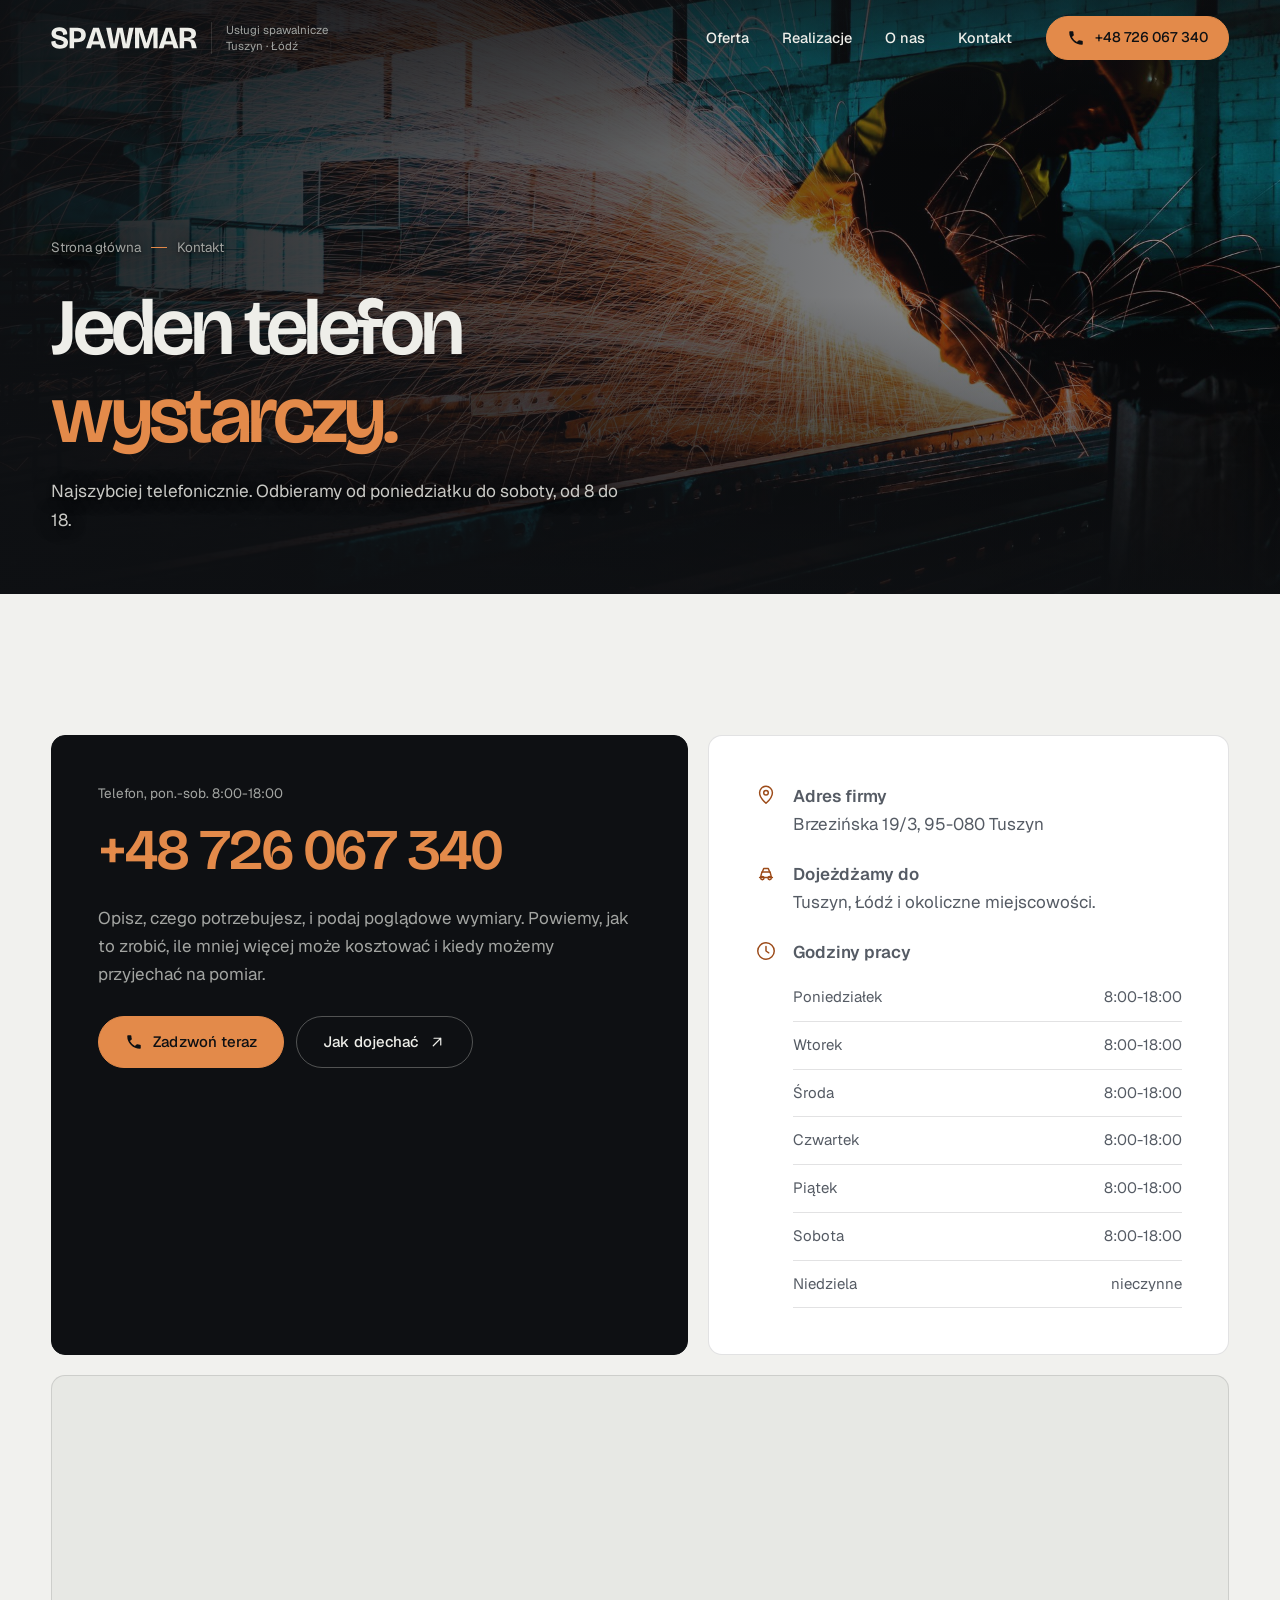
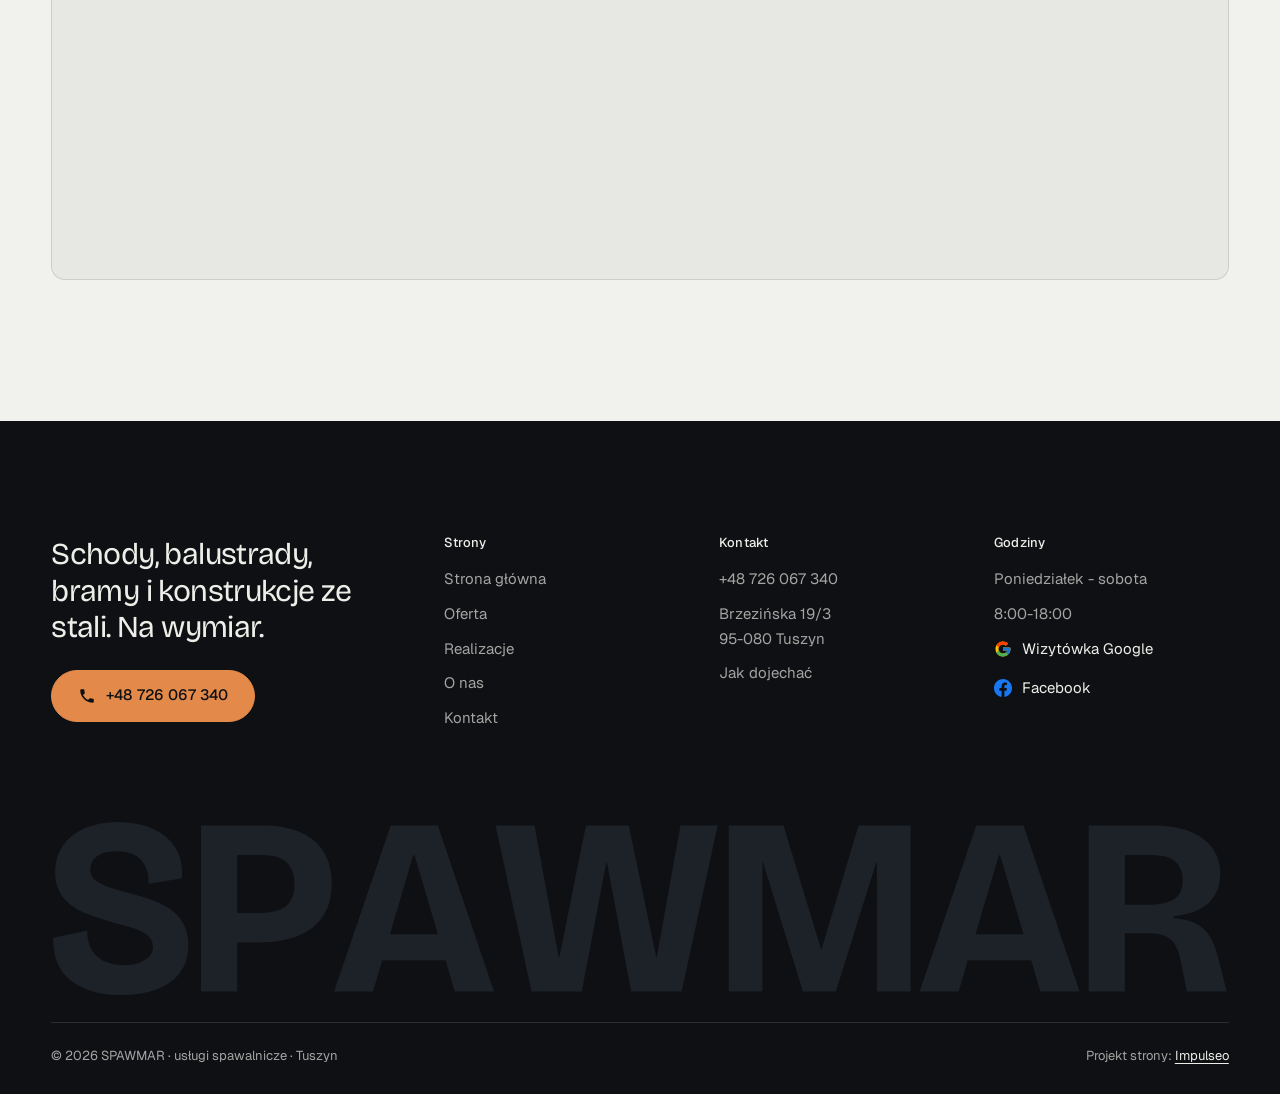
==== commit 67b77a08: "[claude-edit][cmt:65e7b225-2824-40f8-b1e4-c9c77544d11d] nowy projekt na wzór dema ElMac: grafit + mi" ====
--- a/kontakt.html
+++ b/kontakt.html
@@ -3,110 +3,134 @@
 <head>
 <meta charset="UTF-8">
 <meta name="viewport" content="width=device-width, initial-scale=1.0">
-<title>Kontakt - SPAWMAR</title>
-<meta name="description" content="Kontakt SPAWMAR - Brzezińska 19/3, 95-080 Tuszyn">
-<link rel="canonical" href="https://kris20032.github.io/spawmar/kontakt.html">
+<title>Kontakt - SPAWMAR Tuszyn | tel. +48 726 067 340</title>
+<meta name="description" content="SPAWMAR, Brzezińska 19/3, 95-080 Tuszyn. Telefon +48 726 067 340, poniedziałek - sobota 8:00-18:00. Dojazd: Tuszyn, Łódź i okolice.">
+<link rel="canonical" href="https://impulseo-pl.github.io/spawmar/kontakt.html">
 <meta name="robots" content="noindex, nofollow">
+<meta name="theme-color" content="#0E1013">
 <meta property="og:type" content="website">
 <meta property="og:locale" content="pl_PL">
 <meta property="og:site_name" content="SPAWMAR">
-<meta property="og:title" content="Kontakt - SPAWMAR">
-<meta property="og:description" content="Kontakt SPAWMAR - Brzezińska 19/3, 95-080 Tuszyn">
-<meta property="og:url" content="https://kris20032.github.io/spawmar/kontakt.html">
-<meta property="og:image" content="https://kris20032.github.io/spawmar/img/og.jpg">
+<meta property="og:title" content="Kontakt - SPAWMAR Tuszyn | tel. +48 726 067 340">
+<meta property="og:description" content="SPAWMAR, Brzezińska 19/3, 95-080 Tuszyn. Telefon +48 726 067 340, poniedziałek - sobota 8:00-18:00. Dojazd: Tuszyn, Łódź i okolice.">
+<meta property="og:url" content="https://impulseo-pl.github.io/spawmar/kontakt.html">
+<meta property="og:image" content="https://impulseo-pl.github.io/spawmar/img/og.jpg">
 <meta property="og:image:width" content="1200">
 <meta property="og:image:height" content="630">
 <meta name="twitter:card" content="summary_large_image">
+<script type="application/ld+json">{"@context": "https://schema.org", "@type": "LocalBusiness", "name": "SPAWMAR", "url": "https://impulseo-pl.github.io/spawmar/", "telephone": "+48726067340", "image": "https://impulseo-pl.github.io/spawmar/img/og.jpg", "address": {"@type": "PostalAddress", "streetAddress": "Brzezińska 19/3", "postalCode": "95-080", "addressLocality": "Tuszyn", "addressCountry": "PL"}, "geo": {"@type": "GeoCoordinates", "latitude": 51.604992, "longitude": 19.5469026}, "openingHours": "Mo-Sa 08:00-18:00", "areaServed": ["Tuszyn", "Łódź"], "aggregateRating": {"@type": "AggregateRating", "ratingValue": "4.8", "reviewCount": "21"}, "sameAs": ["https://www.facebook.com/people/Spaw-Mar-Us%C5%82ugi-Spawalnicze/100063232239113/", "https://www.google.com/maps/place/SPAWMAR/@51.604992,19.5469026,17z/data=!4m6!3m5!1s0x471a2f89c10e8bd5:0x4c7c3c91ca6a2bdf!8m2!3d51.604992!4d19.5469026"]}</script>
+<script>(function(){var d=document.documentElement;d.classList.add('js');try{if(!window.matchMedia('(prefers-reduced-motion: reduce)').matches)d.classList.add('anim');}catch(e){}setTimeout(function(){if(!d.classList.contains('anim-ok'))d.classList.remove('anim');},3500);})();</script>
+<link rel="preload" as="image" href="img/ph3.jpg" fetchpriority="high">
 <link rel="preconnect" href="https://fonts.googleapis.com">
 <link rel="preconnect" href="https://fonts.gstatic.com" crossorigin>
-<link href="https://fonts.googleapis.com/css2?family=Space+Grotesk:wght@500;600;700&family=DM+Sans:opsz,wght@9..40,400;9..40,500;9..40,600&display=swap" rel="stylesheet">
-<link rel="stylesheet" href="assets/styles.css?v=666e4ab4">
+<link href="https://fonts.googleapis.com/css2?family=Bricolage+Grotesque:opsz,wght@12..96,400..700&family=Geist:wght@400..600&display=swap" rel="stylesheet">
+<link rel="stylesheet" href="assets/styles.css?v=20261106a">
+<script src="assets/lenis.min.js?v=1.1.20" defer></script>
+<script src="assets/main.js?v=20261106a" defer></script>
+<meta name="nb-deploy" content="9fb678af984a">
 </head>
 <body>
+<a class="skip" href="#tresc">Przejdź do treści</a>
+<header class="site-head">
+<div class="head-in">
+  <a class="brand" href="index.html" aria-label="SPAWMAR - strona główna">
+    <span class="znak"><svg class="wm" viewBox="16 -682 4681 704" role="img" aria-label="SPAWMAR"><path pathLength="1" style="--i:0" d="M297 14Q229 14 177.5 -1.5Q126 -17 91 -46.5Q56 -76 39.5 -118.5Q23 -161 25 -214L160 -243Q160 -193 179 -163Q198 -133 231 -119Q264 -105 303 -105Q338 -105 364.5 -114Q391 -123 406 -139Q421 -155 421 -177Q421 -205 401 -222Q381 -239 347.5 -250.5Q314 -262 273 -272Q230 -284 187.5 -298Q145 -312 110 -333.5Q75 -355 53.5 -389.5Q32 -424 32 -476Q32 -538 64 -582Q96 -626 152 -650Q208 -674 282 -674Q359 -674 418.5 -648Q478 -622 510 -572.5Q542 -523 536 -450L403 -428Q405 -459 397 -483Q389 -507 373 -524Q357 -541 333 -549.5Q309 -558 277 -558Q243 -558 219.5 -549Q196 -540 184 -523.5Q172 -507 172 -485Q172 -460 190 -444Q208 -428 240.5 -417Q273 -406 315 -395Q358 -384 401 -370Q444 -356 481 -333Q518 -310 540 -274Q562 -238 562 -182Q562 -118 528 -74Q494 -30 434.5 -8Q375 14 297 14Z"/><path pathLength="1" style="--i:1" d="M715 -195V-312H847Q915 -312 949.5 -339Q984 -366 984 -427Q984 -486 952.5 -514.5Q921 -543 857 -543H715V-660H867Q923 -660 971.5 -646.5Q1020 -633 1056 -604.5Q1092 -576 1112 -532.5Q1132 -489 1132 -428Q1132 -352 1097.5 -299.5Q1063 -247 997 -221Q931 -195 834 -195ZM612 0V-660H756V0Z"/><path pathLength="1" style="--i:2" d="M1141 0 1366 -660H1554L1777 0H1621L1461 -542H1456L1296 0ZM1262 -124V-228H1674V-124Z"/><path pathLength="1" style="--i:3" d="M1926 0 1783 -660H1938L2034 -137H2037L2142 -660H2313L2422 -137H2424L2518 -660H2666L2523 0H2322L2226 -512H2223L2126 0Z"/><path pathLength="1" style="--i:4" d="M2710 0V-660H2928L3077 -168H3079L3226 -660H3433V0H3299V-515H3297L3136 0H3005L2846 -515H2844V0Z"/><path pathLength="1" style="--i:5" d="M3469 0 3694 -660H3882L4105 0H3949L3789 -542H3784L3624 0ZM3590 -124V-228H4002V-124Z"/><path pathLength="1" style="--i:6" d="M4141 0V-660H4404Q4449 -660 4488.5 -652.5Q4528 -645 4560 -629.5Q4592 -614 4615.5 -591Q4639 -568 4651.5 -536.5Q4664 -505 4664 -465Q4664 -435 4654 -407Q4644 -379 4622 -356.5Q4600 -334 4564 -319.5Q4528 -305 4478 -299V-291Q4540 -288 4574.5 -266.5Q4609 -245 4627 -211.5Q4645 -178 4655 -136L4690 0H4531L4506 -126Q4499 -161 4485.5 -184.5Q4472 -208 4447 -220Q4422 -232 4380 -232H4285V0ZM4285 -345H4388Q4450 -345 4482.5 -368.5Q4515 -392 4515 -440Q4515 -492 4484.5 -517.5Q4454 -543 4392 -543H4285Z"/></svg></span>
+    <span class="brand-sub">Usługi spawalnicze<br>Tuszyn · Łódź</span>
+  </a>
+  <nav class="nav-links" aria-label="Menu główne">
+    <a class="nl" href="oferta.html">Oferta</a><a class="nl" href="realizacje.html">Realizacje</a><a class="nl" href="o-nas.html">O&nbsp;nas</a><a class="nl" href="kontakt.html">Kontakt</a>
+    <a class="btn btn-copper nav-cta" href="tel:+48726067340"><svg class="ico" width="16" height="16" viewBox="0 0 24 24" fill="none" aria-hidden="true"><path d="M6.6 10.8a15.5 15.5 0 0 0 6.6 6.6l2.2-2.2a1 1 0 0 1 1-.24 11.4 11.4 0 0 0 3.6.58 1 1 0 0 1 1 1V20a1 1 0 0 1-1 1A17 17 0 0 1 3 4a1 1 0 0 1 1-1h3.5a1 1 0 0 1 1 1c0 1.25.2 2.46.58 3.6a1 1 0 0 1-.25 1l-2.23 2.2Z" fill="currentColor"/></svg>+48&nbsp;726&nbsp;067&nbsp;340</a>
+  </nav>
+  <button class="burger" type="button" aria-label="Otwórz menu" aria-expanded="false" aria-controls="mnav"><span></span><span></span></button>
+</div>
+</header>
+<div class="mnav" id="mnav">
+  <div class="mnav-in">
+    <a class="ml" href="index.html">Strona główna</a><a class="ml" href="oferta.html">Oferta</a><a class="ml" href="realizacje.html">Realizacje</a><a class="ml" href="o-nas.html">O&nbsp;nas</a><a class="ml" href="kontakt.html" aria-current="page">Kontakt</a>
+    <div class="mnav-foot">
+      <span>Poniedziałek - sobota, 8:00-18:00</span>
+      <a class="btn btn-copper" href="tel:+48726067340"><svg class="ico" width="16" height="16" viewBox="0 0 24 24" fill="none" aria-hidden="true"><path d="M6.6 10.8a15.5 15.5 0 0 0 6.6 6.6l2.2-2.2a1 1 0 0 1 1-.24 11.4 11.4 0 0 0 3.6.58 1 1 0 0 1 1 1V20a1 1 0 0 1-1 1A17 17 0 0 1 3 4a1 1 0 0 1 1-1h3.5a1 1 0 0 1 1 1c0 1.25.2 2.46.58 3.6a1 1 0 0 1-.25 1l-2.23 2.2Z" fill="currentColor"/></svg>+48&nbsp;726&nbsp;067&nbsp;340</a>
+    </div>
+  </div>
+</div>
+<main id="tresc">
 
-<header class="nav">
-  <div class="wrap nav-inner">
-    <a class="brand" href="index.html"><span class="name">SPAWMAR</span><span class="sub">Tuszyn</span></a>
-    <nav class="nav-links">
-      <a href="oferta.html">Oferta</a>
-      <a href="realizacje.html">Realizacje</a>
-      <a href="o-nas.html">O nas</a>
-      <a href="kontakt.html" class="active" aria-current="page">Kontakt</a>
-      <a href="tel:+48726067340" class="btn btn-accent">Zadzwoń +48 726 067 340</a>
-    </nav>
-    <button class="nav-toggle" aria-label="Menu"><span></span><span></span><span></span></button>
-  </div>
-</header>
-
-<main>
 <section class="pagehead">
-  <img src="img/ph3.jpg" alt="SPAWMAR - Zapytaj o wycenę">
-  <div class="wrap">
-    <span class="eyebrow">Kontakt</span>
-    <h1>Zapytaj o wycenę</h1>
-    <p>Odpowiemy na pytania i przygotujemy wycenę.</p>
+  <div class="pagehead-media"><img src="img/ph3.jpg" alt="Cięcie stali w hali, snop pomarańczowych iskier" width="1920" height="1280" decoding="async" fetchpriority="high"></div>
+  <div class="ph-in">
+    <p class="crumb up" style="--d:0"><a href="index.html">Strona główna</a><span class="sl" aria-hidden="true"></span>Kontakt</p>
+    <h1><span class="ln"><span class="ln-i" style="--k:0">Jeden telefon</span></span><span class="ln"><span class="ln-i" style="--k:1"><em>wystarczy.</em></span></span></h1>
+    <p class="ph-lead up" style="--d:300">Najszybciej telefonicznie. Odbieramy od poniedziałku do soboty, od 8 do 18.</p>
   </div>
 </section>
-<section>
-  <div class="wrap contact-grid">
-    <div class="reveal">
-      <span class="eyebrow">Dane kontaktowe</span>
-      <h2 style="margin:var(--space-4) 0 var(--space-6)">SPAWMAR</h2>
-      <div class="info-list">
-        <div class="info-row"><div class="ic"><svg class="ico-tel" width="16" height="16" viewBox="0 0 24 24" fill="none" aria-hidden="true"><path d="M6.6 10.8a15.5 15.5 0 0 0 6.6 6.6l2.2-2.2a1 1 0 0 1 1-.24 11.4 11.4 0 0 0 3.6.58 1 1 0 0 1 1 1V20a1 1 0 0 1-1 1A17 17 0 0 1 3 4a1 1 0 0 1 1-1h3.5a1 1 0 0 1 1 1c0 1.25.2 2.46.58 3.6a1 1 0 0 1-.25 1l-2.23 2.2Z" fill="currentColor"/></svg></div><div><div class="lbl">Telefon</div><a class="val" href="tel:+48726067340">+48 726 067 340</a></div></div>
-        <div class="info-row"><div class="ic"><svg class="ico-pin" width="16" height="16" viewBox="0 0 24 24" fill="none" aria-hidden="true"><path d="M12 21s7-6.1 7-11.5A7 7 0 0 0 5 9.5C5 14.9 12 21 12 21Z" stroke="currentColor" stroke-width="1.6" fill="none"/><circle cx="12" cy="9.5" r="2.4" fill="currentColor"/></svg></div><div><div class="lbl">Adres</div><div class="val">Brzezińska 19/3, 95-080 Tuszyn</div></div></div>
+
+<section class="sec">
+  <div class="wrap">
+    <div class="k-grid">
+      <div class="k-card dark rv">
+        <span class="lbl">Telefon, pon.-sob. 8:00-18:00</span>
+        <a class="k-phone" href="tel:+48726067340">+48&nbsp;726&nbsp;067&nbsp;340</a>
+        <p>Opisz, czego potrzebujesz, i&nbsp;podaj poglądowe wymiary. Powiemy, jak to zrobić, ile mniej więcej może kosztować i&nbsp;kiedy możemy przyjechać na pomiar.</p>
+        <div class="cta-row" style="margin-top:28px">
+          <a class="btn btn-copper" href="tel:+48726067340"><svg class="ico" width="16" height="16" viewBox="0 0 24 24" fill="none" aria-hidden="true"><path d="M6.6 10.8a15.5 15.5 0 0 0 6.6 6.6l2.2-2.2a1 1 0 0 1 1-.24 11.4 11.4 0 0 0 3.6.58 1 1 0 0 1 1 1V20a1 1 0 0 1-1 1A17 17 0 0 1 3 4a1 1 0 0 1 1-1h3.5a1 1 0 0 1 1 1c0 1.25.2 2.46.58 3.6a1 1 0 0 1-.25 1l-2.23 2.2Z" fill="currentColor"/></svg>Zadzwoń teraz</a>
+          <a class="btn btn-ghost" href="https://www.google.com/maps/place/SPAWMAR/@51.604992,19.5469026,17z/data=!4m6!3m5!1s0x471a2f89c10e8bd5:0x4c7c3c91ca6a2bdf!8m2!3d51.604992!4d19.5469026" target="_blank" rel="noopener">Jak dojechać<svg class="ico arr" width="18" height="18" viewBox="0 0 24 24" fill="none" stroke="currentColor" stroke-width="1.6" stroke-linecap="round" stroke-linejoin="round" aria-hidden="true"><path d="M7 17 17 7M8 7h9v9"/></svg></a>
+        </div>
+      </div>
+      <div class="k-card rv" style="--d:120">
+        <ul class="k-list">
+          <li><svg class="ico" width="20" height="20" viewBox="0 0 24 24" fill="none" stroke="currentColor" stroke-width="1.6" stroke-linecap="round" stroke-linejoin="round" aria-hidden="true"><path d="M12 21s-7-6.2-7-11.5A7 7 0 0 1 19 9.5C19 14.8 12 21 12 21z"/><circle cx="12" cy="9.5" r="2.5"/></svg><span><b>Adres firmy</b>Brzezińska 19/3, 95-080 Tuszyn</span></li>
+          <li><svg class="ico" width="20" height="20" viewBox="0 0 24 24" fill="none" stroke="currentColor" stroke-width="1.6" stroke-linecap="round" stroke-linejoin="round" aria-hidden="true"><path d="M5 17h14M6 17l1.5-6h9L18 17"/><circle cx="8" cy="17.5" r="1.8"/><circle cx="16" cy="17.5" r="1.8"/><path d="M8 11 9.5 7h5L16 11"/></svg><span><b>Dojeżdżamy do</b>Tuszyn, Łódź i&nbsp;okoliczne miejscowości.</span></li>
+          <li><svg class="ico" width="20" height="20" viewBox="0 0 24 24" fill="none" stroke="currentColor" stroke-width="1.6" stroke-linecap="round" stroke-linejoin="round" aria-hidden="true"><circle cx="12" cy="12" r="9"/><path d="M12 7v5l3 2"/></svg><span><b>Godziny pracy</b>
+            <ul class="hours"><li><span>Poniedziałek</span><span>8:00-18:00</span></li><li><span>Wtorek</span><span>8:00-18:00</span></li><li><span>Środa</span><span>8:00-18:00</span></li><li><span>Czwartek</span><span>8:00-18:00</span></li><li><span>Piątek</span><span>8:00-18:00</span></li><li><span>Sobota</span><span>8:00-18:00</span></li><li><span>Niedziela</span><span>nieczynne</span></li></ul></span></li>
+        </ul>
       </div>
     </div>
-    <div class="reveal">
-      <div class="form">
-        <h3 style="margin-bottom:var(--space-4)">Najszybciej telefonicznie</h3>
-        <p class="muted" style="margin-bottom:var(--space-5)">Zadzwoń, opisz pomysł, a my powiemy, co i jak.</p>
-        <a href="tel:+48726067340" class="btn btn-accent" style="justify-content:center">Zadzwoń: +48 726 067 340 <span class="arr">→</span></a>
-      </div>
+    <div class="map map-lg rv">
+      <iframe title="Mapa dojazdu - SPAWMAR, Brzezińska 19/3, Tuszyn" src="https://maps.google.com/maps?q=51.604992,19.5469026&z=14&output=embed" loading="lazy" referrerpolicy="no-referrer-when-downgrade"></iframe>
     </div>
   </div>
 </section>
-<section style="padding-top:0">
-  <div class="wrap reveal">
-    <iframe class="map" title="SPAWMAR - Tuszyn" src="https://maps.google.com/maps?q=51.604992%2C19.5469026&z=15&output=embed" loading="lazy" referrerpolicy="no-referrer-when-downgrade"></iframe>
-  </div>
-</section>
 </main>
-
-<footer>
+<footer class="site-foot">
   <div class="wrap">
-    <div class="foot-grid">
-      <div class="foot-brand">
-        <div class="name">SPAWMAR</div>
-        <p>Robimy schody, balustrady, ogrodzenia i konstrukcje stalowe na zamówienie. Mierzymy na miejscu, spawamy u siebie i montujemy gotową konstrukcję.</p>
+    <div class="foot-top">
+      <div>
+        <p class="foot-claim">Schody, balustrady, bramy i&nbsp;konstrukcje ze stali. Na wymiar.</p>
+        <a class="btn btn-copper" href="tel:+48726067340"><svg class="ico" width="16" height="16" viewBox="0 0 24 24" fill="none" aria-hidden="true"><path d="M6.6 10.8a15.5 15.5 0 0 0 6.6 6.6l2.2-2.2a1 1 0 0 1 1-.24 11.4 11.4 0 0 0 3.6.58 1 1 0 0 1 1 1V20a1 1 0 0 1-1 1A17 17 0 0 1 3 4a1 1 0 0 1 1-1h3.5a1 1 0 0 1 1 1c0 1.25.2 2.46.58 3.6a1 1 0 0 1-.25 1l-2.23 2.2Z" fill="currentColor"/></svg>+48&nbsp;726&nbsp;067&nbsp;340</a>
       </div>
-      <div class="foot-col">
-        <h4>Nawigacja</h4>
-        <a href="oferta.html">Oferta</a>
-        <a href="realizacje.html">Realizacje</a>
-        <a href="o-nas.html">O nas</a>
-        <a href="kontakt.html">Kontakt</a>
+      <div>
+        <h4>Strony</h4>
+        <ul><li><a href="index.html">Strona główna</a></li><li><a href="oferta.html">Oferta</a></li><li><a href="realizacje.html">Realizacje</a></li><li><a href="o-nas.html">O&nbsp;nas</a></li><li><a href="kontakt.html">Kontakt</a></li></ul>
       </div>
-      <div class="foot-col">
+      <div>
         <h4>Kontakt</h4>
-        <a href="tel:+48726067340">+48 726 067 340</a>
-        <p>Brzezińska 19/3, 95-080 Tuszyn</p>
-        <a href="https://www.google.com/maps/place/SPAWMAR/@51.604992,19.5469026,17z/data=!4m6!3m5!1s0x471a2f89c10e8bd5:0x4c7c3c91ca6a2bdf!8m2!3d51.604992!4d19.5469026" target="_blank" rel="noopener">Jak dojechać →</a>
-      <div class="foot-soc">
-        <a class="soc" href="https://www.facebook.com/people/Spaw-Mar-Us%C5%82ugi-Spawalnicze/100063232239113/" target="_blank" rel="noopener" aria-label="Facebook - SPAWMAR"><svg viewBox="0 0 24 24" aria-hidden="true" focusable="false"><path d="M9.101 23.691v-7.98H6.627v-3.667h2.474v-1.58c0-4.085 1.848-5.978 5.858-5.978.401 0 .955.042 1.468.103a8.68 8.68 0 0 1 1.141.195v3.325a8.623 8.623 0 0 0-.653-.036 26.805 26.805 0 0 0-.733-.009c-.707 0-1.259.096-1.675.309a1.686 1.686 0 0 0-.679.622c-.258.42-.374.995-.374 1.752v1.297h3.919l-.386 2.103-.287 1.564h-3.246v8.245C19.396 23.238 24 18.179 24 12.044c0-6.627-5.373-12-12-12s-12 5.373-12 12c0 5.628 3.874 10.35 9.101 11.647Z" fill="currentColor"/></svg></a>
-        <a class="soc" href="https://www.google.com/maps/place/SPAWMAR/@51.604992,19.5469026,17z/data=!4m6!3m5!1s0x471a2f89c10e8bd5:0x4c7c3c91ca6a2bdf!8m2!3d51.604992!4d19.5469026" target="_blank" rel="noopener" aria-label="Google - SPAWMAR"><svg viewBox="0 0 24 24" aria-hidden="true" focusable="false"><path d="M12.48 10.92v3.28h7.84c-.24 1.84-.853 3.187-1.787 4.133-1.147 1.147-2.933 2.4-6.053 2.4-4.827 0-8.6-3.893-8.6-8.72s3.773-8.72 8.6-8.72c2.6 0 4.507 1.027 5.907 2.347l2.307-2.307C18.747 1.44 16.133 0 12.48 0 5.867 0 .307 5.387.307 12s5.56 12 12.173 12c3.573 0 6.267-1.173 8.373-3.36 2.16-2.16 2.84-5.213 2.84-7.667 0-.76-.053-1.467-.173-2.053H12.48z" fill="currentColor"/></svg></a>
+        <ul>
+          <li><a href="tel:+48726067340">+48&nbsp;726&nbsp;067&nbsp;340</a></li>
+          <li>Brzezińska 19/3<br>95-080 Tuszyn</li>
+          <li><a href="https://www.google.com/maps/place/SPAWMAR/@51.604992,19.5469026,17z/data=!4m6!3m5!1s0x471a2f89c10e8bd5:0x4c7c3c91ca6a2bdf!8m2!3d51.604992!4d19.5469026" target="_blank" rel="noopener">Jak dojechać</a></li>
+        </ul>
       </div>
+      <div>
+        <h4>Godziny</h4>
+        <ul>
+          <li>Poniedziałek - sobota</li>
+          <li>8:00-18:00</li>
+          <li><a class="soc" href="https://www.google.com/maps/place/SPAWMAR/@51.604992,19.5469026,17z/data=!4m6!3m5!1s0x471a2f89c10e8bd5:0x4c7c3c91ca6a2bdf!8m2!3d51.604992!4d19.5469026" target="_blank" rel="noopener" aria-label="Wizytówka SPAWMAR w Google"><svg class="g-logo" viewBox="0 0 48 48" aria-hidden="true"><path fill="#FFC107" d="M43.6 20.5H42V20H24v8h11.3C33.7 32.7 29.2 36 24 36c-6.6 0-12-5.4-12-12s5.4-12 12-12c3.1 0 5.8 1.2 7.9 3.1l5.7-5.7C34 6.1 29.3 4 24 4 12.9 4 4 12.9 4 24s8.9 20 20 20 20-8.9 20-20c0-1.3-.1-2.4-.4-3.5z"/><path fill="#FF3D00" d="m6.3 14.7 6.6 4.8C14.7 15.1 19 12 24 12c3.1 0 5.8 1.2 7.9 3.1l5.7-5.7C34 6.1 29.3 4 24 4 16.3 4 9.7 8.3 6.3 14.7z"/><path fill="#4CAF50" d="M24 44c5.2 0 9.9-2 13.4-5.2l-6.2-5.2A11.9 11.9 0 0 1 24 36c-5.2 0-9.6-3.3-11.3-7.9l-6.5 5C9.5 39.6 16.2 44 24 44z"/><path fill="#1976D2" d="M43.6 20.5H42V20H24v8h11.3a12 12 0 0 1-4.1 5.6l6.2 5.2C37 39.2 44 34 44 24c0-1.3-.1-2.4-.4-3.5z"/></svg>Wizytówka Google</a></li>
+          <li><a class="soc" href="https://www.facebook.com/people/Spaw-Mar-Us%C5%82ugi-Spawalnicze/100063232239113/" target="_blank" rel="noopener" aria-label="SPAWMAR na Facebooku"><svg class="g-logo" viewBox="0 0 24 24" aria-hidden="true"><path fill="#1877F2" d="M24 12.07C24 5.4 18.63 0 12 0S0 5.4 0 12.07C0 18.1 4.39 23.1 10.13 24v-8.44H7.08v-3.49h3.05V9.41c0-3.02 1.79-4.69 4.53-4.69 1.31 0 2.68.24 2.68.24v2.97h-1.51c-1.49 0-1.96.93-1.96 1.89v2.25h3.33l-.53 3.49h-2.8V24C19.61 23.1 24 18.1 24 12.07z"/></svg>Facebook</a></li>
+        </ul>
       </div>
     </div>
-    <div class="foot-bot">
-      <span>© 2026 SPAWMAR</span>
+    <div class="foot-mark" aria-hidden="true"><svg class="wm-foot" viewBox="16 -682 4681 704" aria-hidden="true" focusable="false"><path style="--i:0" d="M297 14Q229 14 177.5 -1.5Q126 -17 91 -46.5Q56 -76 39.5 -118.5Q23 -161 25 -214L160 -243Q160 -193 179 -163Q198 -133 231 -119Q264 -105 303 -105Q338 -105 364.5 -114Q391 -123 406 -139Q421 -155 421 -177Q421 -205 401 -222Q381 -239 347.5 -250.5Q314 -262 273 -272Q230 -284 187.5 -298Q145 -312 110 -333.5Q75 -355 53.5 -389.5Q32 -424 32 -476Q32 -538 64 -582Q96 -626 152 -650Q208 -674 282 -674Q359 -674 418.5 -648Q478 -622 510 -572.5Q542 -523 536 -450L403 -428Q405 -459 397 -483Q389 -507 373 -524Q357 -541 333 -549.5Q309 -558 277 -558Q243 -558 219.5 -549Q196 -540 184 -523.5Q172 -507 172 -485Q172 -460 190 -444Q208 -428 240.5 -417Q273 -406 315 -395Q358 -384 401 -370Q444 -356 481 -333Q518 -310 540 -274Q562 -238 562 -182Q562 -118 528 -74Q494 -30 434.5 -8Q375 14 297 14Z"/><path style="--i:1" d="M715 -195V-312H847Q915 -312 949.5 -339Q984 -366 984 -427Q984 -486 952.5 -514.5Q921 -543 857 -543H715V-660H867Q923 -660 971.5 -646.5Q1020 -633 1056 -604.5Q1092 -576 1112 -532.5Q1132 -489 1132 -428Q1132 -352 1097.5 -299.5Q1063 -247 997 -221Q931 -195 834 -195ZM612 0V-660H756V0Z"/><path style="--i:2" d="M1141 0 1366 -660H1554L1777 0H1621L1461 -542H1456L1296 0ZM1262 -124V-228H1674V-124Z"/><path style="--i:3" d="M1926 0 1783 -660H1938L2034 -137H2037L2142 -660H2313L2422 -137H2424L2518 -660H2666L2523 0H2322L2226 -512H2223L2126 0Z"/><path style="--i:4" d="M2710 0V-660H2928L3077 -168H3079L3226 -660H3433V0H3299V-515H3297L3136 0H3005L2846 -515H2844V0Z"/><path style="--i:5" d="M3469 0 3694 -660H3882L4105 0H3949L3789 -542H3784L3624 0ZM3590 -124V-228H4002V-124Z"/><path style="--i:6" d="M4141 0V-660H4404Q4449 -660 4488.5 -652.5Q4528 -645 4560 -629.5Q4592 -614 4615.5 -591Q4639 -568 4651.5 -536.5Q4664 -505 4664 -465Q4664 -435 4654 -407Q4644 -379 4622 -356.5Q4600 -334 4564 -319.5Q4528 -305 4478 -299V-291Q4540 -288 4574.5 -266.5Q4609 -245 4627 -211.5Q4645 -178 4655 -136L4690 0H4531L4506 -126Q4499 -161 4485.5 -184.5Q4472 -208 4447 -220Q4422 -232 4380 -232H4285V0ZM4285 -345H4388Q4450 -345 4482.5 -368.5Q4515 -392 4515 -440Q4515 -492 4484.5 -517.5Q4454 -543 4392 -543H4285Z"/></svg></div>
+    <div class="foot-bottom">
+      <span>© 2026 SPAWMAR · usługi spawalnicze · Tuszyn</span>
       <span>Projekt strony: <a class="foot-credit" href="https://impulseo.pl" target="_blank" rel="noopener">Impulseo</a></span>
     </div>
   </div>
 </footer>
-<div class="sticky-call"><a class="sc-call" href="tel:+48726067340"><svg class="ico-tel" width="16" height="16" viewBox="0 0 24 24" fill="none" aria-hidden="true"><path d="M6.6 10.8a15.5 15.5 0 0 0 6.6 6.6l2.2-2.2a1 1 0 0 1 1-.24 11.4 11.4 0 0 0 3.6.58 1 1 0 0 1 1 1V20a1 1 0 0 1-1 1A17 17 0 0 1 3 4a1 1 0 0 1 1-1h3.5a1 1 0 0 1 1 1c0 1.25.2 2.46.58 3.6a1 1 0 0 1-.25 1l-2.23 2.2Z" fill="currentColor"/></svg> Zadzwoń</a><a class="sc-quote" href="kontakt.html">Zapytaj o wycenę</a></div>
+<div class="sticky-call">
+  <a class="btn btn-copper" href="tel:+48726067340"><svg class="ico" width="16" height="16" viewBox="0 0 24 24" fill="none" aria-hidden="true"><path d="M6.6 10.8a15.5 15.5 0 0 0 6.6 6.6l2.2-2.2a1 1 0 0 1 1-.24 11.4 11.4 0 0 0 3.6.58 1 1 0 0 1 1 1V20a1 1 0 0 1-1 1A17 17 0 0 1 3 4a1 1 0 0 1 1-1h3.5a1 1 0 0 1 1 1c0 1.25.2 2.46.58 3.6a1 1 0 0 1-.25 1l-2.23 2.2Z" fill="currentColor"/></svg>Zadzwoń</a>
+  <a class="btn btn-ghost" href="kontakt.html">Kontakt i&nbsp;dojazd</a>
+</div>
 <div class="demo-wazne" data-do="2026-11-12" data-cykl="3" hidden><svg class="dw-ico" width="13" height="13" viewBox="0 0 24 24" fill="none" aria-hidden="true"><circle cx="12" cy="12" r="8.6" stroke="currentColor" stroke-width="1.8"/><path d="M12 7.2V12l3.3 2" stroke="currentColor" stroke-width="1.8" stroke-linecap="round"/></svg><span class="dw-txt"></span></div>
-
-<script src="assets/main.js"></script>
 </body>
 </html>
--- a/assets/styles.css
+++ b/assets/styles.css
@@ -1,584 +1,490 @@
-/* ============================================================
-   STOLBASZ — premium, architektoniczny B2B fit-out
-   Jasna paleta, zero brązu. System wg premium-web-craft.
-   Projekt strony: Impulseo (impulseo.pl)
-   ============================================================ */
-
+/* SPAWMAR - usługi spawalnicze, Tuszyn. Projekt strony: Impulseo, 11.2026.
+   Paleta: grafit + miedź (kolor iskry). Krój: Bricolage Grotesque + Geist. */
 :root{
-  /* PALETA — jasna, architektoniczna, chłodna */
-  --paper:#F4F6F8;          /* główne tło */
-  --paper-2:#E7EBEF;        /* sekcje alternatywne (chłodny jasny szary) */
-  --paper-3:#E7EBEF;        /* delikatne wypełnienia */
-  --ink:#15212E;            /* tekst główny — chłodny grafit */
-  --ink-soft:#243443;       /* nagłówki drugorzędne */
-  --muted:#6B7785;          /* tekst poboczny */
-  --line:rgba(21,33,46,.12);/* hairline */
-  --accent:#E8A317;         /* stonowany petrol-slate — jedyny akcent */
-  --accent-d:#C9870C;
-  --accent-soft:rgba(232,163,23,.10);
-  --dark:#15212E;           /* sekcje ciemne (stopka/CTA) */
-
-  /* HOVER ZDJĘĆ — JEDEN standard dla całego silnika (decyzja K. 04.08.2026, artefakt z wariantami).
-     AKTUALNE (K.+Szymon 09.08.2026, wybór z artefaktu 6 wariantów): zoom 1.05 przy 1.4s -
-     przy tak długim czasie mocniejszy kadr NIE skacze, tylko „oddycha". Poprzedni standard
-     (1.02 / .55s z 04.08) odbierany jako dynamiczny i szybki.
-     Spoczynek lekko przygaszony, ale TYLKO tam, gdzie jest mysz (@media hover:hover) —
-     na telefonie zdjęcia zostają w pełnej jasności. */
-  --img-zoom:1.05;                   /* K.+Szymon 09.08: wariant F z artefaktu porównawczego */
-  --img-rest:brightness(.95) saturate(.99);
-  --img-hot:brightness(1.06) saturate(1.05);
-  --img-dur:1.4s;                    /* K.+Szymon 09.08 (wariant F): powoli = elegancko */
-  --img-ease:cubic-bezier(.16,.84,.44,1);  /* miękki ogon, efekt „oddychania" */
-
-  /* ODSTĘPY — skala 4/8 */
-  --space-1:4px; --space-2:8px; --space-3:12px; --space-4:16px; --space-5:24px;
-  --space-6:32px; --space-7:48px; --space-8:64px; --space-9:96px; --space-10:128px;
-
-  /* TYPOGRAFIA — fluid clamp() (skala podbita 16.07.2026: większe, czytelniejsze litery — uwaga Adama) */
-  --text-sm:clamp(.9rem,.87rem + .12vw,1rem);
-  --text-base:clamp(1.08rem,1.04rem + .18vw,1.2rem);
-  --text-lg:clamp(1.24rem,1.15rem + .34vw,1.44rem);
-  --text-h3:clamp(1.34rem,1.22rem + .55vw,1.66rem);
-  --text-h2:clamp(2.1rem,1.66rem + 2.1vw,3.1rem);
-  --text-h1:clamp(2.9rem,2.1rem + 4vw,5.1rem);
-
-  /* PROMIENIE — architektoniczne, raczej ostre */
-  --r-sm:3px; --r-md:6px; --r-lg:10px;
-
-  /* RUCH */
-  --ease:cubic-bezier(.25,.46,.45,.94); --dur:.24s;
-
-  /* CIENIE — miękkie, warstwowe */
-  --sh-sm:0 1px 2px rgba(16,24,32,.04), 0 2px 8px rgba(16,24,32,.05);
-  --sh-md:0 2px 6px rgba(16,24,32,.05), 0 12px 28px -8px rgba(16,24,32,.12);
-  --sh-lg:0 6px 14px rgba(16,24,32,.07), 0 26px 56px -18px rgba(16,24,32,.22);
-
-  --hairline:1px solid var(--line);
-
-  --font-display:'Space Grotesk','Inter',sans-serif;
-  --font-body:'DM Sans','Inter',sans-serif;
-}
-
-*{box-sizing:border-box;margin:0;padding:0}
-html{scroll-behavior:smooth}
-body{
-  font-family:var(--font-body);
-  font-size:var(--text-base);
-  line-height:1.65;
-  color:var(--ink);
-  background:var(--paper);
-  -webkit-font-smoothing:antialiased;
-  text-rendering:optimizeLegibility;
-}
-img{max-width:100%;height:auto;display:block}  /* height:auto = width/height z atrybutów trzyma proporcje (TOP#12) */
+  --ink:#0E1013;--ink-2:#15181D;--ink-3:#1D2128;--ink-line:rgba(238,238,233,.13);
+  --paper:#F1F1EE;--paper-2:#E7E8E4;--line:rgba(18,20,24,.12);
+  --text:#121418;--muted:#555B64;
+  --on-dark:#EEEEE9;--on-dark-2:#A3A5A2;
+  --accent:#E38A4A;--accent-d:#9C4B19;--accent-soft:rgba(227,138,74,.14);
+  --paper-3:#FFFFFF;
+  --f-display:"Bricolage Grotesque","Geist",system-ui,sans-serif;
+  --f-body:"Geist",system-ui,-apple-system,"Segoe UI",sans-serif;
+  --expo:cubic-bezier(.16,1,.3,1);--ease:cubic-bezier(.16,.84,.44,1);--in:cubic-bezier(.7,0,.84,0);
+  --wrap:min(1320px, 100% - clamp(40px, 8vw, 128px));
+  --nav-h:76px;
+  --img-zoom:1.05;--img-dur:1.4s;--img-rest:brightness(1);--img-hot:brightness(1.08);
+}
+*,*::before,*::after{box-sizing:border-box}
+html{-webkit-text-size-adjust:100%;background:var(--ink)}
+html.lenis,html.lenis body{height:auto}
+.lenis.lenis-smooth [data-lenis-prevent]{overscroll-behavior:contain}
+.lenis.lenis-stopped{overflow:clip}
+.lenis.lenis-smooth iframe{pointer-events:none}
+body{margin:0;font-family:var(--f-body);font-size:17px;line-height:1.65;color:var(--text);background:var(--paper);-webkit-font-smoothing:antialiased;-moz-osx-font-smoothing:grayscale;overflow-x:clip}
+img{display:block;max-width:100%;height:auto}
 a{color:inherit;text-decoration:none}
-
-.wrap{width:min(92%,1180px);margin-inline:auto}
-section{padding-block:clamp(52px,6.5vw,96px)}
-
-h1,h2,h3{font-family:var(--font-display);font-weight:700;line-height:1.08;letter-spacing:-.02em;color:var(--ink)}
-h1{font-size:var(--text-h1);letter-spacing:-.035em}
-h2{font-size:var(--text-h2);letter-spacing:-.025em}
-h3{font-size:var(--text-h3)}
-/* MIARA — długość wiersza. WCAG 2.2 SC 1.4.8: max 80 znaków; Butterick: 45–90.
-   68ch daje realnie 72–78 znaków polskiego tekstu, czyli z zapasem pod granicą.
-   Wcześniej limit miał TYLKO <p> — <li>, <blockquote> i <dd> nie miały żadnego,
-   i to jedyny powód, dla którego 23 bloki na dwóch oddanych stronach jadą po
-   83–106 znaków w wierszu (pomiar 07.08.2026, bramka `miara`).
-   ⚠️ Listy i definicje ograniczamy TYLKO bez klasy: `ul`/`ol` z klasą to u nas
-   układ (siatki kafli, menu), a nie tekst ciągły — tam miarę wyznacza układ. */
-/* 60ch, nie 68ch (K. 10.08): po zmianie fontów na węższe kroje (DM Sans i spółka)
-   w 68ch mieściło się ~90 znaków - bramka pikselowa słusznie zgłaszała przekroczenie
-   granicy 80. Pomiar na żywej przeglądarce: 60ch = 90 znaków, 53ch = ~78 znaków, czyli normę WCAG 1.4.8. */
-:root{ --miara:53ch }
-p{max-width:min(100%,var(--miara))}
-blockquote,
-ul:not([class])>li, ol:not([class])>li,
-dl:not([class])>dd{max-width:min(100%,var(--miara))}
-
-/* ⚠️ Świadomie BEZ wyjątku `.tile p,.card p,.svc p{max-width:none}`, choć nasuwa się sam:
-   te akapity BYŁY już ograniczone (stare `p{max-width:65ch}`), więc „wyjątek" nie odblokowałby
-   niczego nowego — tylko ROZLUŹNIŁ stan sprzed zmiany na wszystkich demach naraz.
-   `figcaption` żadna z reguł wyżej nie dotyczy, więc też nie potrzebuje zwolnienia. */
-
-/* ŁAMANIE. `balance` wyrównuje długości wierszy w nagłówku, `pretty` pilnuje ostatniego
-   wiersza akapitu, żeby nie został w nim jeden wyraz. Obsługiwane od Chrome 117 /
-   Safari 17.5; starsze przeglądarki po prostu ignorują tę własność.
-   `text-wrap:pretty` nie występowało dotąd ANI RAZ w silniku ani w repo klientów. */
-h1,h2,h3,.lead,.lede{text-wrap:balance}
-p,li,blockquote,dd{text-wrap:pretty}
-
-.eyebrow{
-  font-family:var(--font-body);
-  font-size:var(--text-sm);
-  font-weight:600;
-  letter-spacing:.18em;
-  text-transform:uppercase;
-  color:var(--accent);
-  display:inline-flex;align-items:center;gap:var(--space-3);
-}
-/* flex:none + margin-top = kreska trzyma się PIERWSZEJ linii. Wcześniej align-items:center
-   centrowało ją względem całego bloku i przy zawinięciu (długi kicker typu
-   „…WNĘTRZ · LESZNO · OD 2019") druga linia lądowała z brzydkim wcięciem. */
-.eyebrow{align-items:flex-start}
-.eyebrow>*,.eyebrow{text-wrap:balance}   /* dlugi kicker lamal sie na sierote typu samo „2019" w drugiej linii */
-.eyebrow::before{content:"";width:28px;height:1px;background:var(--accent);display:inline-block;flex:none;margin-top:.62em}
-
-.muted{color:var(--muted)}
-.lead{font-size:var(--text-lg);line-height:1.55;color:var(--ink-soft);max-width:50ch}
-
-/* ---------- BUTTONS ---------- */
-.btn{
-  display:inline-flex;align-items:center;gap:var(--space-2);
-  font-weight:600;font-size:var(--text-sm);letter-spacing:.02em;
-  padding:var(--space-4) var(--space-6);
-  border-radius:var(--r-sm);
-  transition:transform var(--dur) var(--ease),box-shadow var(--dur) var(--ease),background var(--dur) var(--ease);
-  cursor:pointer;border:1px solid transparent;
-}
-.btn-accent{background:var(--accent);color:#fff;box-shadow:var(--sh-sm)}
-.btn-accent:hover{background:var(--accent-d);transform:translateY(-2px);box-shadow:var(--sh-md)}
-.btn-accent:active{transform:translateY(0);box-shadow:var(--sh-sm)}
-.btn-ghost{background:transparent;color:var(--ink);border-color:var(--line)}
-.btn-ghost:hover{border-color:var(--accent);color:var(--accent);transform:translateY(-2px)}
-.btn-light{background:#fff;color:var(--ink);box-shadow:var(--sh-sm)}
-.btn-light:hover{transform:translateY(-2px);box-shadow:var(--sh-md)}
-.btn .arr{transition:transform var(--dur) var(--ease)}
-.btn:hover .arr{transform:translateX(4px)}
-
-/* ---------- NAV ---------- */
-.nav{
-  position:sticky;top:0;z-index:50;
-  background:color-mix(in srgb,var(--paper) 88%,transparent);
-  backdrop-filter:saturate(140%) blur(10px);
-  border-bottom:var(--hairline);
-}
-.nav-inner{display:flex;align-items:center;justify-content:space-between;gap:var(--space-5);height:72px}
-/* ANTY-NACHODZENIE (K. 05.08.2026): długa nazwa firmy + przycisk z pełnym numerem nie mieściły się w pasku
-   i flex ściskał linki PONIŻEJ ich treści - "Kontakt" wchodził na ramkę "Zadzwoń +48 ...". Teraz ustępuje
-   nazwa marki (skrót wielokropkiem), a menu i przycisk nigdy się nie kurczą ani nie zachodzą na siebie. */
-.brand{display:flex;flex-direction:column;line-height:1;min-width:0;flex:0 1 auto}
-.brand .name{font-family:var(--font-display);font-weight:800;font-size:1.35rem;letter-spacing:.04em;white-space:nowrap;overflow:hidden;text-overflow:ellipsis}
-.brand .sub{font-size:.62rem;letter-spacing:.34em;text-transform:uppercase;color:var(--muted);margin-top:5px;white-space:nowrap;overflow:hidden;text-overflow:ellipsis}
-.nav-links{display:flex;align-items:center;gap:var(--space-6);flex:0 0 auto}
-.nav-links a{font-size:var(--text-sm);font-weight:500;color:var(--ink-soft);position:relative;padding-block:4px;white-space:nowrap;transition:color var(--dur) var(--ease)}
-.nav-links a::after{content:"";position:absolute;left:0;bottom:0;width:0;height:1.5px;background:var(--accent);transition:width var(--dur) var(--ease)}
-.nav-links a:hover,.nav-links a.active{color:var(--ink)}
-.nav-links a:hover::after,.nav-links a.active::after{width:100%}
-.nav-links .btn{padding:var(--space-2) var(--space-5)}
-/* przyciski w nav: właściwy kolor (przebij .nav-links a) + bez podkreślenia */
-.nav-links a.btn-accent{color:#fff}
-.nav-links a.btn-ghost,.nav-links a.btn-light{color:var(--ink)}
-/* CTA w pasku: NIE podkreślenie spod linków menu, ale ten sam przelatujący błysk,
-   co na wszystkich innych przyciskach (zgłoszenie K. 13.08.2026 - „na hero jest efekt
-   światła przechodzącego przez przycisk, na navbarze go nie ma, a mają być identyczne").
-   Reguła `.nav-links a::after` jest silniejsza od `.btn::after`, więc trzeba jej
-   geometrię wyzerować i wpisać połysk z nazwy - samo `display:none` gasiło efekt. */
-.nav-links a.btn::after{
-  display:block;content:"";position:absolute;inset:0;z-index:-1;pointer-events:none;
-  width:auto;height:auto;border-radius:inherit;   /* kasuje geometrię podkreślenia (width:0;height:1.5px) */
-  background:linear-gradient(100deg,transparent 32%,rgba(255,255,255,.20) 50%,transparent 68%);
-  translate:-120% 0}
-@media (prefers-reduced-motion:no-preference){
-  .nav-links a.btn:hover::after{translate:120% 0;transition:translate .75s var(--mt-ease,cubic-bezier(.16,.84,.44,1))}
-}
-.nav-toggle{display:none;background:none;border:none;cursor:pointer;flex-direction:column;gap:5px;padding:8px}
-.nav-toggle span{width:24px;height:2px;background:var(--ink);transition:var(--dur)}
-/* Ciasny zakres MIĘDZY menu mobilnym a pełnym pulpitem: zbijamy odstępy i nazwę marki,
-   żeby wszystko zmieściło się naturalnie, zanim w ogóle dojdzie do skracania wielokropkiem. */
-@media(max-width:1280px) and (min-width:921px){
-  .nav-links{gap:var(--space-4)}
-  .nav-links .btn{padding:var(--space-2) var(--space-4)}
-  .brand .name{font-size:1.15rem}
-}
-
-/* ---------- HERO (split) ---------- */
-.hero{position:relative;overflow:hidden;border-bottom:var(--hairline)}
-.hero-grid{display:grid;grid-template-columns:1.05fr .95fr;gap:clamp(24px,4vw,60px);align-items:center;
-  padding-block:clamp(36px,4.5vw,64px)}
-.hero-copy .eyebrow{margin-bottom:var(--space-5)}
-.hero-copy h1{margin-bottom:var(--space-5)}
-.hero-copy .lead{margin-bottom:var(--space-7)}
-.hero-actions{display:flex;flex-wrap:wrap;gap:var(--space-4)}
-.hero-art{position:relative;aspect-ratio:4/3;border-radius:var(--r-lg);overflow:hidden;box-shadow:var(--sh-lg)}
-.hero-art img{width:100%;height:100%;object-fit:cover}
-.hero-art::after{content:"";position:absolute;inset:0;background:linear-gradient(180deg,transparent 55%,rgba(18,24,28,.28))}
-.hero-badge{position:absolute;left:var(--space-5);bottom:var(--space-5);z-index:2;
-  background:rgba(252,252,251,.94);backdrop-filter:blur(4px);
-  border-radius:var(--r-md);padding:var(--space-4) var(--space-5);box-shadow:var(--sh-md);max-width:78%}
-.hero-badge strong{display:block;font-family:var(--font-display);font-size:1rem;letter-spacing:-.01em}
-.hero-badge span{font-size:var(--text-sm);color:var(--muted)}
-
-/* ---------- HERO duży / kinowy (strona główna) ---------- */
-.hero-cine{position:relative;min-height:clamp(560px,82vh,840px);min-height:clamp(560px,82svh,840px);display:flex;align-items:center;overflow:hidden;border-bottom:var(--hairline)}
-.hero-cine>img{position:absolute;inset:0;width:100%;height:100%;object-fit:cover;z-index:0}
-.hero-cine::after{content:"";position:absolute;inset:0;z-index:1;
-  background:linear-gradient(95deg,rgba(13,18,23,.86) 0%,rgba(13,18,23,.64) 32%,rgba(13,18,23,.24) 62%,rgba(13,18,23,.04) 100%)}
-.hero-cine .wrap{position:relative;z-index:2;padding-block:var(--space-8)}
-.hero-cine .hero-copy{max-width:660px}
-.hero-cine .eyebrow{color:#fff;margin-bottom:var(--space-5)}
-.hero-cine .eyebrow::before{background:#fff}
-.hero-cine h1{color:#fff;margin-bottom:var(--space-5);font-size:clamp(2.9rem,2rem + 4.4vw,5.2rem);text-wrap:balance}
-.hero-cine .lead{color:rgba(255,255,255,.92);max-width:48ch;margin-bottom:var(--space-7)}
-.hero-cine .hero-actions{display:flex;flex-wrap:wrap;gap:var(--space-4)}
-/* NISKIE OKNO (laptop z dokiem i paskami przeglądarki ma ~700-780 px wysokości widoku):
-   H1 do 5.2rem + długi lead nie mieściły się i przyciski wypadały POD krawędź ekranu -
-   klient widział stronę bez ani jednego CTA. Skalujemy w dół, zamiast przycinać treść. */
-@media(min-width:821px) and (max-height:820px){
-  .hero-cine{min-height:clamp(520px,94svh,780px)}
-  .hero-cine .wrap{padding-block:var(--space-6)}
-  .hero-cine h1{font-size:clamp(2.2rem,1.5rem + 2.6vw,3.6rem);margin-bottom:var(--space-4)}
-  .hero-cine .eyebrow{margin-bottom:var(--space-4)}
-  .hero-cine .lead{margin-bottom:var(--space-5);max-width:44ch}
-}
-@media(max-width:680px){
-  .hero-cine{min-height:clamp(520px,76vh,640px);min-height:clamp(520px,76svh,640px);align-items:flex-end}
-  .hero-cine::after{background:linear-gradient(0deg,rgba(13,18,23,.9) 6%,rgba(13,18,23,.45) 55%,rgba(13,18,23,.25) 100%)}
-  .hero-cine .wrap{padding-bottom:var(--space-9)}
-  /* TELEFON (~90% oglądających): lead potrafił zająć 8 linii i zepchnąć CTA poza pierwszy ekran.
-     Zwężamy interlinię i skalę - treści nie ucinamy, bo to ona sprzedaje. */
-  .hero-cine .lead{font-size:.98rem;line-height:1.5;margin-bottom:var(--space-5)}
-  .hero-cine .eyebrow{font-size:.72rem;letter-spacing:.13em;margin-bottom:var(--space-4)}
-  .hero-cine .eyebrow::before{width:20px}
-  .hero-cine h1{margin-bottom:var(--space-4)}
-}
-
-/* full-bleed hero variant (podstrony) */
-.pagehead{position:relative;min-height:46vh;min-height:46svh;display:flex;align-items:flex-end;overflow:hidden;border-bottom:var(--hairline)}
-.pagehead img{position:absolute;inset:0;width:100%;height:100%;object-fit:cover}
-/* 10.08.2026 (decyzja K.): mocniejsze przyciemnienie + cień pod tekstem. Bramka mierzyła na
-   nagłówkach podstron 3,38-3,43:1 przy wymaganych 4,5 — jasne zdjęcie (hala, śnieg, niebo)
-   podchodziło pod biały tekst. Zdjęcia klientów są różne, więc kontrast musi dawać WARSTWA,
-   a nie szczęśliwy dobór kadru. */
-.pagehead::after{content:"";position:absolute;inset:0;background:linear-gradient(180deg,rgba(18,24,28,.40),rgba(18,24,28,.76))}
-.pagehead .wrap{position:relative;z-index:2;padding-block:var(--space-9);color:#fff}
-.pagehead h1{color:#fff;max-width:18ch;text-shadow:0 2px 16px rgba(0,0,0,.55)}
-.pagehead .eyebrow{color:#fff}
-.pagehead .eyebrow::before{background:#fff}
-.pagehead p{color:rgba(255,255,255,.92);margin-top:var(--space-4);max-width:54ch;text-shadow:0 1px 12px rgba(0,0,0,.5)}
-
-/* ---------- STRIP (pasek skrótów / liczby) ---------- */
-.strip{background:var(--dark);color:#fff}
-/* PASEK HASEŁ — standard 04.08.2026 (decyzja K.): 5 haseł w JEDNYM rzędzie, tekst WYŚRODKOWANY,
-   węższe marginesy boczne niż reszta strony (pasek ma iść szerzej), równe wysokości kolumn. */
-.strip .wrap{width:min(96%,1440px);display:grid;grid-template-columns:repeat(5,1fr);
-  gap:var(--space-5);padding-block:var(--space-7);align-items:stretch}
-.strip .item .k{font-family:var(--font-display);font-size:clamp(1.05rem,.82rem + .85vw,1.55rem);
-  font-weight:800;letter-spacing:-.02em;color:#fff;line-height:1.18;text-wrap:balance}
-.strip .item .v{font-size:var(--text-sm);color:rgba(255,255,255,.66);margin-top:var(--space-2);line-height:1.4}
-.strip .item{border-left:2px solid var(--accent);padding-inline:var(--space-4);
-  text-align:center;display:flex;flex-direction:column;justify-content:center}
-/* liczba kolumn = liczba haseł, żeby ostatnie nie zostawało samo w drugim rzędzie.
-   Klasę n-N nadaje multipage.py; domyślnie (bez klasy) pasek jest 5-kolumnowy. */
-.strip.n-2 .wrap{grid-template-columns:repeat(2,1fr)}
-.strip.n-3 .wrap{grid-template-columns:repeat(3,1fr)}
-.strip.n-4 .wrap{grid-template-columns:repeat(4,1fr);gap:var(--space-6)}
-.strip.n-4 .item .k{font-size:clamp(1.3rem,1rem + 1.1vw,2rem)}
-.strip.n-6 .wrap{grid-template-columns:repeat(6,1fr);gap:var(--space-4)}
-.strip.n-6 .item .k{font-size:clamp(.98rem,.8rem + .7vw,1.35rem)}
-/* równe łamanie: zamiast "długa linia + jedno słowo" obie linie zbliżonej długości */
-.strip .item .k{text-wrap:balance}
-
-/* ---------- SECTION HEAD ---------- */
-.head{max-width:48rem;margin-bottom:var(--space-8)}
-.head.center{margin-inline:auto;text-align:center}
-.head .eyebrow{margin-bottom:var(--space-4)}
-.head h2{margin-bottom:var(--space-4)}
-.head p{color:var(--muted);font-size:var(--text-lg);line-height:1.55}
-.head.center p{margin-inline:auto}
-
-/* ---------- INTRO SPLIT ---------- */
-.split{display:grid;grid-template-columns:.92fr 1.08fr;gap:clamp(28px,5vw,80px);align-items:center}
-.split.rev{grid-template-columns:1.08fr .92fr}
-.split.rev .split-art{order:-1}
-.split-art{position:relative;aspect-ratio:5/4;border-radius:var(--r-lg);overflow:hidden;box-shadow:var(--sh-lg)}
-.split-art img{width:100%;height:100%;object-fit:cover}
-.split-copy h2{margin-bottom:var(--space-5)}
-.split-copy p+p{margin-top:var(--space-4)}
-.split-copy .btn{margin-top:var(--space-6)}
-
-/* ---------- SERVICES (zakres) ---------- */
-.svc-grid{display:grid;grid-template-columns:repeat(auto-fit,minmax(280px,1fr));gap:var(--space-5)}
-.svc{background:#fff;border:var(--hairline);border-radius:var(--r-md);padding:var(--space-7) var(--space-6);
-  transition:transform var(--dur) var(--ease),box-shadow var(--dur) var(--ease),border-color var(--dur) var(--ease);
-  position:relative;overflow:hidden}
-.svc::before{content:"";position:absolute;left:0;top:0;width:3px;height:0;background:var(--accent);transition:height var(--dur) var(--ease)}
-.svc:hover{transform:translateY(-4px);box-shadow:var(--sh-md);border-color:transparent}
-.svc:hover::before{height:100%}
-.svc .ic{font-family:var(--font-display);font-size:.8rem;font-weight:700;letter-spacing:.12em;color:var(--accent);margin-bottom:var(--space-4)}
-.svc h3{margin-bottom:var(--space-3);font-size:1.22rem}
-.svc p{color:var(--muted);font-size:var(--text-base);line-height:1.6}
-
-/* big detailed service rows */
-.svc-row{display:grid;grid-template-columns:.8fr 1.2fr;gap:clamp(20px,4vw,60px);align-items:center;padding-block:var(--space-8)}
-.svc-row+.svc-row{border-top:var(--hairline)}
-.svc-row.rev{grid-template-columns:1.2fr .8fr}
-/* Naprzemienny układ wierszy oferty: co drugi wiersz ma zdjęcie po PRAWEJ.
-   Było `order:-1` — martwy kod, bo zdjęcie i tak jest pierwszym dzieckiem w HTML,
-   więc wszystkie wiersze wyglądały identycznie (zdjęcie zawsze z lewej), a `rev`
-   zmieniało tylko szerokość kolumn. Znalezione 29.07.2026 przy różnicowaniu kierunków
-   animacji (pomiar pozycji: art.mid 390/502 przy row.mid 756 — zawsze lewa strona). */
-.svc-row.rev .svc-row-art{order:2}
-.svc-row-art{aspect-ratio:4/3;border-radius:var(--r-md);overflow:hidden;box-shadow:var(--sh-md)}
-.svc-row-art img{width:100%;height:100%;object-fit:cover}
-.svc-row h3{font-size:1.5rem;margin-bottom:var(--space-4)}
-.svc-row .num{font-family:var(--font-display);font-size:.85rem;font-weight:700;letter-spacing:.14em;color:var(--accent);display:block;margin-bottom:var(--space-3)}
-.svc-row ul{list-style:none;margin-top:var(--space-4);display:flex;flex-direction:column;gap:var(--space-2)}
-.svc-row li{position:relative;padding-left:var(--space-5);color:var(--muted);font-size:var(--text-base)}
-.svc-row li::before{content:"";position:absolute;left:0;top:.62em;width:8px;height:1px;background:var(--accent)}
-
-/* ---------- GALLERY (realizacje) ---------- */
-.gallery{display:grid;grid-template-columns:repeat(12,1fr);gap:var(--space-4);grid-auto-rows:200px}
-/* GALERIA MASONRY — pionowe zdjęcia (portrety beauty/wellness) bez przycinania: kolumny, height auto */
-.gallery-masonry{column-count:3;column-gap:var(--space-4)}
-@media(max-width:900px){.gallery-masonry{column-count:2}}
-@media(max-width:560px){.gallery-masonry{column-count:1}}
-.gallery-masonry .m-tile{break-inside:avoid;margin:0 0 var(--space-4);padding:0;position:relative;overflow:hidden;border-radius:var(--r-md);border:1px solid var(--line)}
-.gallery-masonry .m-tile img{width:100%;height:auto;display:block}
-.gallery-masonry .m-tile .cap{position:absolute;left:0;right:0;bottom:0;padding:var(--space-4);color:#fff;background:linear-gradient(0deg,rgba(0,0,0,.55),transparent);font-size:var(--text-sm)}
-.gallery-masonry .m-tile .cap small{display:block;font-weight:400;opacity:.78;letter-spacing:.04em;text-transform:uppercase;font-size:.66rem;margin-top:3px}
-.tile{position:relative;overflow:hidden;border-radius:var(--r-md);box-shadow:var(--sh-sm);
-  transition:transform var(--dur) var(--ease),box-shadow var(--dur) var(--ease)}
-.tile img{width:100%;height:100%;object-fit:cover;
-  transition:transform var(--img-dur) var(--img-ease),filter var(--img-dur) var(--img-ease)}
-.tile:hover{box-shadow:var(--sh-md)}
-.tile .cap{position:absolute;left:0;right:0;bottom:0;padding:var(--space-5) var(--space-4) var(--space-4);
-  /* mocniejszy spad + cien pod tekstem: na JASNYCH zdjeciach klienta (biale fronty, sciany)
-     slaby gradient dawal kontrast ~1.5:1 zamiast wymaganych 3.6:1 (bramka wygladu, 10.08.2026) */
-  background:linear-gradient(transparent 10%,rgba(18,24,28,.55) 40%,rgba(18,24,28,.88) 68%,rgba(18,24,28,.99));color:#fff;
-  text-shadow:0 1px 2px rgba(0,0,0,.85),0 2px 10px rgba(0,0,0,.55);
-  font-size:var(--text-sm);font-weight:600;letter-spacing:.01em;
-  opacity:0;transform:translateY(8px);transition:var(--dur) var(--ease)}
-.tile:hover .cap{opacity:1;transform:translateY(0)}
-.tile .cap small{display:block;font-weight:400;opacity:.78;letter-spacing:.04em;text-transform:uppercase;font-size:.66rem;margin-top:3px}
-/* bento spans */
-.t-wide{grid-column:span 6}
-.t-tall{grid-column:span 6;grid-row:span 2}
-.t-std{grid-column:span 6}
-.t-third{grid-column:span 4}
-.t-two3{grid-column:span 8}
-
-/* ---------- TRUST / WIARYGODNOŚĆ ---------- */
-.trust{background:var(--paper-2)}
-.trust-grid{display:grid;grid-template-columns:repeat(auto-fit,minmax(240px,1fr));gap:var(--space-5);margin-top:var(--space-7)}
-.trust-card{background:#fff;border-radius:var(--r-md);padding:var(--space-7) var(--space-6);box-shadow:var(--sh-sm);border-top:3px solid var(--accent)}
-.trust-card .big{font-family:var(--font-display);font-size:clamp(1.8rem,1.3rem + 1.6vw,2.6rem);font-weight:800;letter-spacing:-.02em;color:var(--ink);line-height:1}
-.trust-card h3{font-size:1.12rem;margin:var(--space-3) 0 var(--space-2)}
-.trust-card p{color:var(--muted);font-size:var(--text-base);line-height:1.55}
-
-/* ---------- CTA band ---------- */
-.cta{background:var(--dark);color:#fff;position:relative;overflow:hidden}
-/* telefon w CTA: na ciemnym tle biały (domyślnie), rodziny z JASNYM tłem CTA
-   nadpisują to u siebie - wcześniej kolor siedział w stylu inline i wygrywał z rodziną. */
-.cta .btn-ghost-cta{color:#fff;border-color:rgba(255,255,255,.3)}
-.cta .wrap{display:grid;grid-template-columns:1.4fr .6fr;gap:var(--space-7);align-items:center;position:relative;z-index:2}
-.cta h2{color:#fff;max-width:20ch}
-.cta p{color:rgba(255,255,255,.74);margin-top:var(--space-4)}
-.cta-actions{display:flex;flex-direction:column;gap:var(--space-3);align-items:flex-start}
-.cta::before{content:"";position:absolute;right:-80px;top:-80px;width:360px;height:360px;border-radius:50%;
-  background:radial-gradient(circle,var(--accent-soft),transparent 70%)}
-
-/* ---------- CONTACT ---------- */
-.contact-grid{display:grid;grid-template-columns:.85fr 1.15fr;gap:clamp(28px,4vw,56px);align-items:start}
-.info-list{display:flex;flex-direction:column;gap:var(--space-2)}
-.info-row{display:flex;gap:var(--space-4);align-items:flex-start;padding-block:var(--space-4);border-bottom:var(--hairline)}
-.info-row .ic{flex:none;width:42px;height:42px;display:grid;place-items:center;border-radius:50%;
-  background:var(--accent-soft);color:var(--accent);font-size:1.05rem}
-.info-row .lbl{font-size:.72rem;letter-spacing:.14em;text-transform:uppercase;color:var(--muted)}
-.info-row .val{font-weight:600;font-size:var(--text-base);margin-top:2px}
-.info-row a.val:hover{color:var(--accent)}
-.map{border:none;border-radius:var(--r-lg);box-shadow:var(--sh-md);width:100%;height:100%;min-height:380px;filter:grayscale(.2) contrast(1.02)}
-.form{background:#fff;border:var(--hairline);border-radius:var(--r-lg);padding:clamp(24px,3vw,40px);box-shadow:var(--sh-sm)}
-.form .fld{margin-bottom:var(--space-5)}
-.form label{display:block;font-size:var(--text-sm);font-weight:600;margin-bottom:var(--space-2)}
-.form input,.form textarea{width:100%;font-family:inherit;font-size:var(--text-base);color:var(--ink);
-  padding:var(--space-4);border:var(--hairline);border-radius:var(--r-sm);background:var(--paper);transition:border-color var(--dur)}
-.form input:focus,.form textarea:focus{outline:none;border-color:var(--accent);background:#fff}
-.form textarea{resize:vertical;min-height:120px}
-.form .note{font-size:var(--text-sm);color:var(--muted);margin-top:var(--space-3)}
-
-/* ---------- FOOTER ---------- */
-footer{background:var(--dark);color:#fff;padding-block:var(--space-9) var(--space-6)}
-.foot-grid{display:grid;grid-template-columns:1.4fr 1fr 1fr;gap:var(--space-7);margin-bottom:var(--space-8)}
-.foot-brand .name{font-family:var(--font-display);font-weight:800;font-size:1.4rem;letter-spacing:.04em}
-.foot-brand p{color:rgba(255,255,255,.62);margin-top:var(--space-4);font-size:var(--text-base);max-width:38ch}
-.foot-col h4{font-size:.74rem;letter-spacing:.16em;text-transform:uppercase;color:rgba(255,255,255,.5);margin-bottom:var(--space-4)}
-.foot-col a,.foot-col p{display:block;color:rgba(255,255,255,.82);font-size:var(--text-base);margin-bottom:var(--space-3)}
-.foot-col a:hover{color:#fff}
-.foot-bot{border-top:1px solid rgba(255,255,255,.12);padding-top:var(--space-5);display:flex;justify-content:space-between;flex-wrap:wrap;gap:var(--space-3);
-  font-size:var(--text-sm);color:rgba(255,255,255,.55)}
-.foot-bot a:hover{color:#fff}
-/* Podpis w stopce = klikalny link do impulseo.pl (31.07.2026). Ma być WIDOCZNIE klikalny,
-   ale nie krzyczeć - stąd sam kolor jaśniejszy + delikatne podkreślenie na najeździe. */
-.foot-bot a.foot-credit{color:rgba(255,255,255,.78);text-decoration:none;border-bottom:1px solid rgba(255,255,255,.28)}
-.foot-bot a.foot-credit:hover{color:#fff;border-bottom-color:#fff}
-
-/* ---------- REVEAL ---------- */
-.reveal{opacity:0;transform:translateY(22px);transition:opacity .6s var(--ease),transform .6s var(--ease)}
-.reveal.in{opacity:1;transform:none}
-
-/* ---------- RESPONSIVE ---------- */
-@media(max-width:920px){
-  .hero-grid,.split,.split.rev,.svc-row,.svc-row.rev,.cta .wrap,.contact-grid,.foot-grid{grid-template-columns:1fr}
-  .split.rev .split-art,.svc-row.rev .svc-row-art{order:0}
-  .hero-art{aspect-ratio:16/10;max-height:420px}
-  .strip .wrap,.strip.n-2 .wrap,.strip.n-3 .wrap,.strip.n-4 .wrap,.strip.n-6 .wrap{grid-template-columns:repeat(2,1fr);gap:var(--space-6)}
-  .strip .item .k,.strip.n-6 .item .k{font-size:clamp(1.3rem,1.1rem + 1vw,2rem)}
-  .gallery{grid-auto-rows:180px}
-  .t-wide,.t-tall,.t-std,.t-third,.t-two3{grid-column:span 6}
-  .t-tall{grid-row:span 1}
-  .cta-actions{flex-direction:row;flex-wrap:wrap}
-  .foot-grid{gap:var(--space-6)}
-}
-@media(max-width:680px){
-  .nav-links{position:fixed;inset:72px 0 auto 0;background:var(--paper);flex-direction:column;align-items:stretch;
-    gap:0;padding:var(--space-4) 6%;border-bottom:var(--hairline);box-shadow:var(--sh-md);
-    transform:translateY(-120%);transition:transform var(--dur) var(--ease)}
-  .nav-links.open{transform:translateY(0)}
-  .nav-links a{padding-block:var(--space-4);border-bottom:var(--hairline)}
-  .nav-links .btn{margin-top:var(--space-3);justify-content:center}
-  .nav-toggle{display:flex}
-  .strip .wrap,.strip.n-2 .wrap,.strip.n-3 .wrap,.strip.n-4 .wrap,.strip.n-6 .wrap{grid-template-columns:1fr}
-  .gallery{grid-template-columns:repeat(6,1fr)}
-  .foot-grid{grid-template-columns:1fr}
-}
-@media(prefers-reduced-motion:reduce){
-  /* audyt 09.08 TOP#14: samo skrócenie duration przy animacji INFINITE = stroboskop
-     (pętla .01ms miga ekranem); iteration-count:1 gasi pętlę naprawdę. Pseudoelementy
-     też - tła hero (gastro/studio) animują ::before/img, blanket na * ich nie łapał. */
-  *,*::before,*::after{animation-duration:.01ms!important;animation-iteration-count:1!important;animation-delay:0s!important;transition:none!important}
-  .reveal{opacity:1!important;transform:none!important}
-  html{scroll-behavior:auto}
-}
-
-/* ============================================================
-   PREMIUM LAYER — destylat deep-researchu branż (anty-AI, spokój).
-   Zmienne STOLBASZ (--accent/--ink/--paper/--line/--dark). Ruch ledwo
-   zauważalny, krzywa cubic-bezier(.16,.84,.44,1); prefers-reduced-motion
-   pokryte blanketem wyżej. Karty hairline zamiast cieni = #1 sygnał „nie-AI".
-   ============================================================ */
-
-/* więcej oddechu między sekcjami (liderzy: 110-130px) */
-section{padding-block:clamp(64px,8vw,128px)}
-
-/* 1) Aksamitny reveal — dłuższa, miękka krzywa zamiast „skoku" */
-.reveal{transition:opacity .9s cubic-bezier(.16,.84,.44,1),transform .9s cubic-bezier(.16,.84,.44,1);will-change:opacity,transform}
-/* stagger TYLKO w galerii (tam pozycja = porządek dzieci) */
-.gallery .reveal:nth-child(2){transition-delay:.07s}
-.gallery .reveal:nth-child(3){transition-delay:.14s}
-.gallery .reveal:nth-child(4){transition-delay:.21s}
-.gallery .reveal:nth-child(5){transition-delay:.28s}
-.gallery .reveal:nth-child(6){transition-delay:.35s}
-
-/* 2) Hero STATYCZNY na .hero-cine — Ken Burns CAŁKIEM WYŁĄCZONY 26.06 (3. zgłoszenie Szymona).
-   GENEZA: animowanie scale na <img> hero z teksturami (cegły/framugi) re-samplinguje obraz
-   klatka po klatce → na części ekranów drobne drganie/shimmer = „heroshot się trzęsie".
-   translateY usunięto wcześniej, scale-only + will-change/GPU NIE wystarczyły do GWARANCJI gładkości.
-   Krzysztof zażądał pewności („make sure, że błąd się nie pojawi") > efekt. Zero animacji = 0% drgania.
-   Delikatny zoom zostaje TYLKO w pełnoekranowych hero gastro/studio (hg-bg/hs-bg — tło, inny
-   mechanizm, chwalone, nigdy nie zgłaszane). NIE wracać do KB na .hero-cine bez realnego testu
-   na sprzęcie klienta — to ryzyko regresji „trzęsienia”. */
-/* BEZPIECZNY "wow" na hero = jednorazowy FADE-IN (opacity), nie zoom.
-   opacity nie dotyka bitmapy → gładkie na KAŻDYM zdjęciu/ekranie/GPU, zero ryzyka migotania.
-   Geometryczny ruch (scale/translate) na .hero-cine jest ZAKAZANY (bramka pilnuje). */
-@keyframes heroFade{from{opacity:0}to{opacity:1}}
-.hero-cine>img{transform:none;animation:heroFade 1.1s ease-out both}
-
-/* 3) Akcentowy hairline pod nagłówkiem sekcji, który „rysuje się" przy wejściu */
-.head h2{position:relative;padding-bottom:18px}
-.head h2::after{content:"";position:absolute;left:0;bottom:0;height:1px;width:0;background:var(--accent);transition:width 1s cubic-bezier(.16,.84,.44,1) .15s}
-.head.center h2::after{left:50%;transform:translateX(-50%)}
-.head.reveal.in h2::after,.head.center.reveal.in h2::after{width:54px}
-
-/* 4) Karty HAIRLINE zamiast cieni/zaokrągleń (najmocniejszy anty-AI detal) */
-.svc{background:transparent;border:1px solid var(--line);border-radius:var(--r-sm);box-shadow:none}
-.svc:hover{box-shadow:none;border-color:var(--accent);transform:translateY(-3px)}
-.trust-card{background:transparent;box-shadow:none;border:1px solid var(--line);border-top:2px solid var(--accent);border-radius:var(--r-sm)}
-.tile{box-shadow:none;border-radius:var(--r-sm)}
-.tile:hover{box-shadow:none}
-
-/* 5) Sticky-nav kondensuje się po przewinięciu (sygnał dopracowania) */
-.nav{transition:box-shadow .4s ease,background .4s ease}
-.nav.is-stuck{box-shadow:0 1px 0 var(--line),0 14px 30px -24px rgba(0,0,0,.45)}
-.nav-inner{transition:height .35s var(--ease)}
-.nav.is-stuck .nav-inner{height:60px}
-
-/* 6) MANIFESTO — pełnoekranowy cytat-bohater (zastępuje generyczne „Dlaczego my") */
-.manifesto{background:var(--paper-2);text-align:center}
-.manifesto .wrap{max-width:60rem}
-.manifesto p{font-family:var(--font-display);font-style:italic;font-size:clamp(1.6rem,1rem + 2.4vw,2.8rem);line-height:1.32;color:var(--ink-soft);margin-inline:auto;max-width:26ch;position:relative;padding-top:var(--space-8)}
-.manifesto p::before{content:"";position:absolute;top:0;left:50%;transform:translateX(-50%);width:54px;height:1px;background:var(--accent)}
-.manifesto p span{color:var(--accent);font-style:italic}
-
-/* 7) GATEWAYS — 3 duże bramy-zdjęcia (zamiast paska menu usług) */
-.gateways{display:grid;grid-template-columns:repeat(3,1fr);gap:var(--space-4)}
-.gateway{position:relative;aspect-ratio:3/4;overflow:hidden;border-radius:var(--r-sm);display:block}
-.gateway img{width:100%;height:100%;object-fit:cover;
-  transition:transform var(--img-dur) var(--img-ease),filter var(--img-dur) var(--img-ease)}
-.gateway::after{content:"";position:absolute;inset:0;background:linear-gradient(180deg,transparent 38%,rgba(18,24,28,.74))}
-/* ===== HOVER ZDJĘĆ — jedno miejsce dla WSZYSTKICH kafli ze zdjęciem (K. 04.08.2026) ===== */
-@media(hover:hover){
-  .tile img,.gateway img,.m-tile img{filter:var(--img-rest)}
-  .tile:hover img,
-  .gateway:hover img,
-  .m-tile:hover img{transform:scale(var(--img-zoom));filter:var(--img-hot)}
-}
-.m-tile img{transition:transform var(--img-dur) var(--img-ease),filter var(--img-dur) var(--img-ease)}
-.gateway .g-ttl{position:absolute;left:0;right:0;bottom:0;z-index:2;padding:var(--space-6) var(--space-5);color:#fff;font-family:var(--font-display);font-size:1.45rem;letter-spacing:-.01em;line-height:1.15}
-.gateway .g-ttl small{display:block;font-family:var(--font-body);font-size:var(--text-sm);font-weight:400;opacity:.82;letter-spacing:.03em;margin-top:5px}
-@media(max-width:760px){.gateways{grid-template-columns:1fr}.gateway{aspect-ratio:16/10}}
-
-/* 8) LOGO klienta w nagłówku (gdy podane --logo) */
-/* 52px domyślnie (feedback Bartka 06.07.2026: 40px ginęło, uwaga padła 3x; ~56px sprawdzone na żywym demie anna-borowiec-makeup) */
-.brand-logo{height:64px;width:auto;max-width:300px;object-fit:contain;display:block}
-.nav.is-stuck .brand-logo{height:52px}
-@media(max-width:680px){.brand-logo{height:46px;max-width:210px}}
-
-
-/* === RWD: nagłówki na wąskich ekranach (dodane 17.07.2026 razem z fixem clamp) ===
-   Po przywróceniu działania clamp() dolna granica --text-h1 (2.9rem) rozpychała
-   dokument przy długich polskich słowach na telefonach. Tu ją zjeżdżamy. */
-@media (max-width:560px){
-  :root{
-    --text-h1:clamp(1.9rem, 1.15rem + 4.4vw, 2.7rem);
-    --text-h2:clamp(1.5rem, 1rem + 3vw, 2.1rem);
-  }
-  .hero-cine h1{font-size:clamp(1.9rem, 1.15rem + 4.4vw, 2.7rem)}
-  h1,h2{overflow-wrap:break-word}
-}
-
-/* GODZINY (godziny_grid z briefu) — dzień po lewej, godziny po prawej. Wcześniej BRAK stylu
-   powodował sklejenie "Poniedziałek-Piątek8:00-20:00" (dodane 2026-07-21). Neutralne dla dem bez grafiku. */
-.godz{display:flex;flex-direction:column;gap:2px;max-width:440px;margin-top:8px}
-.godz-row{display:flex;justify-content:space-between;align-items:baseline;gap:24px;padding:10px 0;border-bottom:1px solid var(--line)}
-.godz-row:last-child{border-bottom:0}
-.godz-row b{font-weight:600;color:var(--ink)}
-.godz-row span{color:var(--muted);white-space:nowrap}
-
-/* === FAQ (lekcja 08.08.2026) ===
-   Sekcja faq_klinika() trafia NIE tylko do rodziny „klinika" (multipage.py: także układ FACHOWCY),
-   a style leżały wyłącznie w families/klinika.css — u hydraulika/dekarza FAQ renderowało się jako
-   goła lista <details> z domyślnym trójkącikiem przeglądarki (wpadka: demo Instalatorstwo Gała).
-   Dlatego baza. Rodzina może to nadpisać na wierzchu. */
-.faq-list{max-width:48rem;margin:var(--space-8) auto 0;display:flex;flex-direction:column;gap:var(--space-3)}
-.faq-item{border:1px solid var(--line);border-radius:var(--r-md);background:var(--paper);padding:var(--space-4) var(--space-5)}
-.faq-item summary{font-family:var(--font-display);font-weight:600;color:var(--ink);cursor:pointer;list-style:none;display:flex;justify-content:space-between;gap:1rem}
+p{margin:0 0 1em;max-width:62ch}
+ul,ol{margin:0}
+h1,h2,h3{font-family:var(--f-display);font-weight:600;letter-spacing:-.03em;margin:0;font-variation-settings:"opsz" 96;text-wrap:balance}
+h2 em,h1 em{font-style:normal;color:var(--accent-d)}
+.dark h1 em,.dark h2 em,.hero h1 em,.pagehead h1 em,.stopklatka h2 em{color:var(--accent)}
+::selection{background:var(--accent);color:var(--ink)}
+:focus-visible{outline:2px solid var(--accent);outline-offset:3px}
+.skip{position:absolute;left:12px;top:-60px;z-index:300;background:var(--accent);color:var(--ink);padding:10px 16px;border-radius:8px;font-weight:500}
+.skip:focus{top:12px}
+.wrap{width:var(--wrap);margin-inline:auto}
+.sec{padding:clamp(88px, 11vw, 168px) 0}
+.dark{background:var(--ink);color:var(--on-dark)}
+.dark-2{background:var(--ink-2);color:var(--on-dark)}
+.paper-2{background:var(--paper-2)}
+.nw{white-space:nowrap}
+.ico{width:18px;height:18px;flex:none}
+
+/* ---------- nagłówki sekcji ---------- */
+.eyebrow{display:inline-flex;align-items:center;gap:12px;font-size:13.5px;font-weight:500;letter-spacing:.01em;color:var(--muted);margin:0 0 24px}
+.eyebrow::before{content:"";width:28px;height:1px;background:var(--accent-d)}
+.dark .eyebrow,.dark-2 .eyebrow,.stopklatka .eyebrow{color:var(--on-dark-2)}
+.dark .eyebrow::before,.dark-2 .eyebrow::before,.stopklatka .eyebrow::before{background:var(--accent)}
+.h2{font-size:clamp(2.3rem, 1.1rem + 3.6vw, 4.4rem);line-height:1.02}
+.ln{display:block;overflow:hidden;padding:.12em 0 .14em;margin:-.12em 0 -.14em}
+.ln-i{display:block}
+.lead{font-size:1.08rem;color:var(--muted);max-width:52ch}
+.dark .lead,.dark-2 .lead{color:var(--on-dark-2)}
+.sec-head{display:grid;grid-template-columns:minmax(0,1.25fr) minmax(0,.75fr);gap:40px;align-items:end;margin-bottom:clamp(44px, 5vw, 72px)}
+.sec-head .lead{margin:0}
+.sec-head .side{display:flex;flex-direction:column;gap:24px;align-items:flex-start}
+
+/* ---------- przyciski (klocki: jedna reakcja na kursor dla wszystkich) ---------- */
+.btn{position:relative;isolation:isolate;overflow:hidden;display:inline-flex;align-items:center;justify-content:center;gap:10px;min-height:52px;padding:0 26px;border-radius:999px;border:1px solid transparent;font:500 15px/1.1 var(--f-body);letter-spacing:.005em;cursor:pointer;white-space:nowrap;transition:background-color .72s var(--ease),color .72s var(--ease),border-color .72s var(--ease),box-shadow .72s var(--ease)}
+.btn::after,.card::after,.faq-item::after,.op-google::after{content:"";position:absolute;inset:0;z-index:-1;pointer-events:none;background:linear-gradient(105deg,transparent 30%,rgba(255,255,255,.26) 50%,transparent 70%);transform:translateX(-120%);transition:transform .72s var(--ease)}
+.btn-copper{background:var(--accent);color:var(--ink);border-color:var(--accent)}
+.btn-ghost{background:transparent;color:var(--text);border-color:rgba(18,20,24,.22)}
+.dark .btn-ghost,.dark-2 .btn-ghost,.hero .btn-ghost,.stopklatka .btn-ghost,.pagehead .btn-ghost,.site-foot .btn-ghost{color:var(--on-dark);border-color:rgba(238,238,233,.3)}
+.btn .arr{transition:transform .72s var(--ease)}
+@media (hover:hover){
+  .btn:hover,.card:hover,.faq-item:hover,.op-google:hover{background-color:var(--accent-d);color:#fff;border-color:var(--accent-d);box-shadow:0 0 0 4px rgba(227,138,74,.2)}
+  .btn:hover::after,.card:hover::after,.faq-item:hover::after,.op-google:hover::after{transform:translateX(120%)}
+}
+
+/* ---------- pasek nawigacji ---------- */
+.site-head{position:fixed;left:0;right:0;top:0;z-index:100;height:var(--nav-h);color:var(--on-dark);transition:transform .6s var(--expo)}
+.site-head::before{content:"";position:absolute;inset:0;z-index:-1;background-color:rgba(14,16,19,0);border-bottom:1px solid transparent;transition:background-color .5s var(--ease),border-color .5s var(--ease)}
+.site-head.is-scrolled::before{background-color:rgba(14,16,19,.86);border-bottom-color:var(--ink-line);-webkit-backdrop-filter:blur(14px) saturate(140%);backdrop-filter:blur(14px) saturate(140%)}
+.site-head.is-hidden{transform:translateY(-100%)}
+.head-in{width:var(--wrap);height:100%;margin-inline:auto;display:flex;align-items:center;justify-content:space-between;gap:24px}
+.brand{display:flex;align-items:center;gap:14px;flex:none}
+.znak{display:block;width:146px;height:22px}
+.wm{display:block;width:100%;height:100%;overflow:visible}
+.wm path{fill:currentColor}
+.brand-sub{font-size:11.5px;line-height:1.35;color:var(--on-dark-2);padding-left:14px;border-left:1px solid var(--ink-line)}
+.nav-links{display:flex;align-items:center;gap:clamp(20px, 2.6vw, 38px)}
+.nl{position:relative;font-size:14.5px;font-weight:500;padding:8px 0;color:var(--on-dark)}
+.nl::after{content:"";position:absolute;left:0;right:0;bottom:2px;height:1px;background:var(--accent);transform:scaleX(0);transform-origin:right;transition:transform .55s var(--ease)}
+.nl:hover::after,.nl[aria-current="page"]::after{transform:scaleX(1);transform-origin:left}
+.nav-cta{min-height:44px;padding:0 20px;font-size:14px}
+.live{width:8px;height:8px;border-radius:50%;background:var(--accent);flex:none;animation:live 2.4s var(--ease) infinite}
+.btn-copper .live{background:var(--ink)}
+@keyframes live{0%{box-shadow:0 0 0 0 rgba(227,138,74,.55)}70%{box-shadow:0 0 0 10px rgba(227,138,74,0)}100%{box-shadow:0 0 0 0 rgba(227,138,74,0)}}
+.burger{display:none;width:48px;height:48px;border-radius:50%;border:1px solid var(--ink-line);background:transparent;color:var(--on-dark);cursor:pointer;position:relative}
+.burger span{position:absolute;left:15px;right:15px;height:1.5px;background:currentColor;transition:transform .5s var(--expo),top .5s var(--expo)}
+.burger span:nth-child(1){top:19px}
+.burger span:nth-child(2){top:27px}
+.menu-open .burger span:nth-child(1){top:23px;transform:rotate(45deg)}
+.menu-open .burger span:nth-child(2){top:23px;transform:rotate(-45deg)}
+.mnav{position:fixed;inset:0;z-index:99;background:var(--ink);color:var(--on-dark);padding:calc(var(--nav-h) + 32px) 0 32px;display:flex;flex-direction:column;visibility:hidden;clip-path:inset(0 0 100% 0);transition:clip-path .7s var(--expo),visibility 0s .7s}
+.menu-open .mnav{visibility:visible;clip-path:inset(0 0 0 0);transition:clip-path .7s var(--expo)}
+.mnav-in{width:var(--wrap);margin-inline:auto;display:flex;flex-direction:column;height:100%}
+.mnav a.ml{display:block;font-family:var(--f-display);font-size:clamp(2.2rem, 1.2rem + 5vw, 3.2rem);font-weight:600;letter-spacing:-.03em;line-height:1.2;padding:6px 0;border-bottom:1px solid var(--ink-line);transform:translateY(24px);opacity:0;transition:transform .7s var(--expo),opacity .7s var(--expo)}
+.menu-open .mnav a.ml{transform:none;opacity:1}
+.menu-open .mnav a.ml:nth-child(2){transition-delay:.05s}
+.menu-open .mnav a.ml:nth-child(3){transition-delay:.1s}
+.menu-open .mnav a.ml:nth-child(4){transition-delay:.15s}
+.menu-open .mnav a.ml:nth-child(5){transition-delay:.2s}
+.mnav a.ml[aria-current="page"]{color:var(--accent)}
+.mnav-foot{margin-top:auto;padding-top:28px;display:flex;flex-direction:column;gap:14px;color:var(--on-dark-2);font-size:14px}
+.mnav-foot .btn{align-self:flex-start}
+
+/* ---------- ekran wejścia: nazwa SPAWMAR rysowana iskrą ---------- */
+.intro{display:none}
+.intro-on body{overflow:hidden}
+.intro-on .intro{display:block;position:fixed;inset:0;z-index:1;background:var(--ink);transform:translateY(0);transition:transform .74s cubic-bezier(.66,0,.24,1)}
+.intro-on .intro::before{content:"";position:absolute;inset:0;background:radial-gradient(60% 50% at 50% 50%,rgba(227,138,74,.08),transparent 70%);opacity:0;transition:opacity .9s var(--ease)}
+.intro-on.intro-gra .intro::before{opacity:1}
+.intro-on .intro::after{content:"";position:absolute;left:0;right:0;bottom:-1px;height:2px;background:linear-gradient(90deg,transparent,var(--accent) 20%,#F7C59B 50%,var(--accent) 80%,transparent);box-shadow:0 0 22px 2px rgba(227,138,74,.55)}
+.intro-on.intro-out .intro{transform:translateY(-101%)}
+.intro-line{position:absolute;left:50%;top:50%;width:var(--i-w,320px);height:1px;margin-top:calc(var(--i-h,90px) * .5 + 26px);transform:translateX(-50%);overflow:hidden}
+.intro-line i{position:absolute;inset:0;background:linear-gradient(90deg,rgba(227,138,74,0),var(--accent) 30%,#F7C59B 70%,rgba(227,138,74,0));transform:scaleX(0);transform-origin:left}
+.intro-on.intro-gra .intro-line i{transform:scaleX(1);transition:transform .62s var(--expo) .42s}
+.intro-meta{position:absolute;left:50%;top:50%;margin-top:calc(var(--i-h,90px) * .5 + 44px);transform:translateX(-50%);font-size:12px;letter-spacing:.14em;color:var(--on-dark-2);white-space:nowrap;opacity:0}
+.intro-on.intro-gra .intro-meta{opacity:1;transition:opacity .5s var(--ease) .7s}
+.intro-on .znak{width:var(--i-baza-w,146px);height:var(--i-baza-h,22px)}
+.intro-on .znak .wm{position:fixed;left:50%;top:50%;z-index:3;width:var(--i-w);height:var(--i-h);max-width:none;transform:translate(-50%,-50%) scale(1.04);transition:transform .9s var(--expo)}
+.intro-on.intro-gra .znak .wm{transform:translate(-50%,-50%) scale(1)}
+.intro-on.intro-out .znak .wm{transform:translate(calc(-50% + var(--i-px)),calc(-50% + var(--i-py))) scale(var(--i-zmniejsz));transition:transform .8s cubic-bezier(.16,.84,.44,1)}
+.intro-on .znak .wm path{fill:var(--on-dark);fill-opacity:0;stroke:var(--accent);stroke-width:1.4px;vector-effect:non-scaling-stroke;stroke-dasharray:1;stroke-dashoffset:1;stroke-linejoin:round}
+.intro-on.intro-gra .znak .wm path{animation:wm-rysuj .7s cubic-bezier(.65,0,.35,1) forwards,wm-zapal .62s linear forwards;animation-delay:calc(var(--i) * 70ms),calc(.42s + var(--i) * 45ms)}
+.intro-on .znak.mierze .wm{position:static;width:100%;height:100%;transform:none;transition:none}
+@keyframes wm-rysuj{to{stroke-dashoffset:0}}
+@keyframes wm-zapal{0%{fill-opacity:0}18%{fill-opacity:.9}26%{fill-opacity:.15}40%{fill-opacity:1}52%{fill-opacity:.55}64%{fill-opacity:1;stroke-opacity:1}100%{fill-opacity:1;stroke-opacity:0}}
+
+/* ---------- odsłanianie przy przewijaniu ---------- */
+.anim .rv{opacity:0;transform:translateY(32px)}
+.anim .rv:not(.rv-done){transition:opacity 1s var(--expo),transform 1.1s var(--expo);transition-delay:calc(var(--d, 0) * 1ms)}
+.anim .rv.is-in{opacity:1;transform:none}
+.anim .rv-h{opacity:1;transform:none}
+.anim .rv-h .ln-i{transform:translateY(108%);transition:transform 1.15s var(--expo);transition-delay:calc(var(--k, 0) * 95ms + var(--d, 0) * 1ms)}
+.anim .rv-h.is-in .ln-i{transform:none}
+.anim .rv-img{opacity:1;transform:none;clip-path:inset(0 0 100% 0)}
+.anim .rv-img:not(.rv-done){transition:clip-path 1.3s var(--expo);transition-delay:calc(var(--d, 0) * 1ms)}
+.anim .rv-img img{scale:1.14;transition:transform var(--img-dur) var(--ease),filter var(--img-dur) var(--ease),scale 1.7s var(--expo)}
+.anim .rv-img.is-in{clip-path:inset(0 0 0 0)}
+.anim .rv-img.is-in img{scale:1}
+
+/* ---------- hero ---------- */
+.hero{position:relative;display:flex;align-items:flex-end;min-height:100vh;min-height:100svh;color:var(--on-dark);background:var(--ink);overflow:hidden}
+.hero-media{position:absolute;inset:0}
+.hero-media img{width:100%;height:100%;object-fit:cover;object-position:60% 50%}
+.hero-media::after{content:"";position:absolute;inset:0;background:linear-gradient(90deg,rgba(14,16,19,.94) 0%,rgba(14,16,19,.82) 32%,rgba(14,16,19,.34) 64%,rgba(14,16,19,.12) 100%),linear-gradient(0deg,rgba(14,16,19,.9) 0%,rgba(14,16,19,0) 42%),linear-gradient(180deg,rgba(14,16,19,.6) 0%,rgba(14,16,19,0) 24%)}
+.hero-in{position:relative;width:var(--wrap);margin-inline:auto;padding:calc(var(--nav-h) + 36px) 0 clamp(24px, 4svh, 44px)}
+.hero-tag{display:inline-flex;align-items:center;gap:12px;font-size:13.5px;color:var(--on-dark);padding:8px 16px 8px 14px;border:1px solid var(--ink-line);border-radius:999px;background:rgba(14,16,19,.35);margin-bottom:clamp(20px, 3.4svh, 34px)}
+.hero-tag .sep{width:1px;height:12px;background:var(--ink-line)}
+.hero-tag .muted{color:var(--on-dark-2)}
+.hero h1{font-size:clamp(2.8rem, min(1.1rem + 5.6vw, 10.8svh), 6.7rem);line-height:.95;letter-spacing:-.045em;font-weight:600;max-width:13ch}
+.hero-lead{font-size:clamp(1rem, .9rem + .4vw, 1.16rem);color:rgba(238,238,233,.84);max-width:50ch;margin:clamp(18px, 3svh, 30px) 0 clamp(22px, 3.6svh, 36px)}
+.hero-ctas{display:flex;flex-wrap:wrap;gap:12px}
+.hero-foot{display:flex;align-items:center;justify-content:space-between;gap:24px;margin-top:clamp(24px, 5svh, 56px);padding-top:20px;border-top:1px solid var(--ink-line);font-size:13.5px;color:var(--on-dark-2)}
+.hero-foot .rate{display:flex;align-items:center;gap:12px}
+.hero-foot .rate b{color:var(--on-dark);font-weight:600}
+.g-logo{width:18px;height:18px;flex:none}
+.stars{display:inline-flex;gap:2px;color:var(--accent)}
+.stars svg{width:14px;height:14px}
+.cue{display:flex;align-items:center;gap:14px;color:var(--on-dark-2)}
+.cue-line{position:relative;width:1px;height:38px;background:var(--ink-line);overflow:hidden}
+.cue-line i{position:absolute;inset:0;background:var(--accent);transform-origin:top;animation:cue 2.2s var(--ease) infinite}
+@keyframes cue{0%{transform:scaleY(0);transform-origin:top}45%{transform:scaleY(1);transform-origin:top}55%{transform:scaleY(1);transform-origin:bottom}100%{transform:scaleY(0);transform-origin:bottom}}
+.anim .hero .ln-i,.anim .pagehead .ln-i{transform:translateY(108%);transition:transform 1.2s var(--expo);transition-delay:calc(var(--k, 0) * 110ms)}
+.anim .hero .up,.anim .pagehead .up{opacity:0;transform:translateY(22px);transition:opacity 1s var(--expo),transform 1.1s var(--expo);transition-delay:calc(var(--d, 0) * 1ms)}
+.anim.hero-go .hero .ln-i,.anim.hero-go .pagehead .ln-i{transform:none}
+.anim.hero-go .hero .up,.anim.hero-go .pagehead .up{opacity:1;transform:none}
+
+/* ---------- pasek haseł ---------- */
+.strip{background:var(--ink-2);color:var(--on-dark);border-top:1px solid var(--ink-line)}
+.strip-in{width:min(96%, 1440px);margin-inline:auto;display:grid;grid-template-columns:repeat(5, minmax(0, 1fr))}
+.strip-it{position:relative;text-align:center;padding:30px 14px}
+.strip-it+.strip-it::before{content:"";position:absolute;left:0;top:30%;bottom:30%;width:1px;background:var(--accent);opacity:.75}
+.strip .k{font-family:var(--f-display);font-size:1.2rem;font-weight:600;letter-spacing:-.015em;line-height:1.25}
+.strip .v{font-size:13px;color:var(--on-dark-2);margin-top:4px}
+
+/* ---------- kafle ze zdjęciem ---------- */
+.tile{position:relative;display:block;overflow:hidden;border-radius:6px;background:var(--ink-3);color:#fff}
+.tile img{width:100%;height:100%;object-fit:cover;filter:var(--img-rest);transition:transform var(--img-dur) var(--ease),filter var(--img-dur) var(--ease),scale 1.7s var(--expo)}
+.tile::after{content:"";position:absolute;inset:0;background:linear-gradient(0deg,rgba(10,11,13,.82) 0%,rgba(10,11,13,.2) 42%,rgba(10,11,13,0) 62%);pointer-events:none}
+.tile-cap{position:absolute;left:0;right:0;bottom:0;z-index:2;padding:clamp(20px, 2.4vw, 30px)}
+.tile-cap h3{font-size:clamp(1.3rem, 1rem + .9vw, 1.7rem);color:#fff;line-height:1.15}
+.tile-cap span{display:block;margin-top:6px;font-size:14px;color:rgba(255,255,255,.8)}
+.tile .go{position:absolute;top:18px;right:18px;z-index:2;width:44px;height:44px;border-radius:50%;border:1px solid rgba(255,255,255,.4);display:grid;place-items:center;color:#fff;background:rgba(14,16,19,.25);transition:background-color .72s var(--ease),border-color .72s var(--ease),color .72s var(--ease)}
+@media (hover:hover){
+  .tile:hover img{transform:scale(var(--img-zoom));filter:var(--img-hot)}
+  .tile:hover .go{background:var(--accent);border-color:var(--accent);color:var(--ink)}
+}
+.tiles-3{display:grid;grid-template-columns:repeat(3, minmax(0, 1fr));gap:20px;align-items:start}
+.tiles-3 .tile{aspect-ratio:3/4}
+.tiles-3 .tile:nth-child(2){margin-top:72px}
+
+/* ---------- o mnie (strona główna) ---------- */
+.about{display:grid;grid-template-columns:minmax(0, 1fr) minmax(0, 1fr);gap:clamp(40px, 7vw, 120px);align-items:center}
+.fig{position:relative;margin:0;overflow:hidden;border-radius:6px;background:var(--ink-3)}
+.fig img{width:100%;height:100%;object-fit:cover}
+.about .fig{aspect-ratio:4/5}
+.about .fig img{object-position:35% 40%}
+.fig-tag{position:absolute;left:16px;bottom:16px;z-index:2;background:rgba(14,16,19,.74);color:#fff;font-size:12.5px;padding:8px 14px;border-radius:999px}
+.stats{display:grid;grid-template-columns:repeat(3, minmax(0, 1fr));gap:24px;margin:36px 0 40px;padding-top:30px;border-top:1px solid var(--line)}
+.stat b{display:block;font-family:var(--f-display);font-size:clamp(2.4rem, 1.6rem + 2.2vw, 3.6rem);font-weight:600;letter-spacing:-.045em;line-height:1;font-variant-numeric:tabular-nums}
+.stat b small{font-size:.5em;letter-spacing:-.02em;margin-left:4px;color:var(--accent-d)}
+.stat > span{display:block;margin-top:10px;font-size:13.5px;line-height:1.45;color:var(--muted)}
+
+/* ---------- proces: przewód, który się zapala ---------- */
+.proces{background:var(--ink);color:var(--on-dark)}
+.proc-grid{display:grid;grid-template-columns:minmax(0, .9fr) minmax(0, 1.1fr);gap:clamp(40px, 7vw, 120px)}
+.proc-side{position:sticky;top:calc(var(--nav-h) + 56px);align-self:start}
+.proc-count{display:flex;align-items:baseline;gap:12px;margin-top:clamp(36px, 5vw, 64px);font-family:var(--f-display)}
+.proc-count b{font-size:clamp(4rem, 2.6rem + 4vw, 6.6rem);font-weight:500;line-height:.9;letter-spacing:-.06em;color:var(--accent);font-variant-numeric:tabular-nums}
+.proc-count span{font-size:1.1rem;color:var(--on-dark-2)}
+.proc-now{margin-top:16px;padding-top:16px;border-top:1px solid var(--ink-line);max-width:260px;font-size:15px;color:var(--on-dark)}
+.proc-steps{position:relative;padding-left:64px}
+.proc-ol{list-style:none;padding:0;margin:0}
+.wire{position:absolute;left:11px;top:16px;bottom:56px;width:2px;background:var(--ink-line);border-radius:2px}
+.wire i{position:absolute;inset:0;border-radius:2px;background:linear-gradient(180deg,var(--accent),#F5BE93);transform-origin:top;transform:scaleY(var(--p, 0));box-shadow:0 0 16px rgba(227,138,74,.55)}
+.step{position:relative;padding:6px 0 clamp(56px, 7vw, 96px)}
+.step:last-child{padding-bottom:12px}
+.step::before{content:"";position:absolute;left:-60px;top:12px;width:18px;height:18px;border-radius:50%;background:var(--ink);border:2px solid rgba(238,238,233,.22);transition:background-color .6s var(--ease),border-color .6s var(--ease),box-shadow .6s var(--ease)}
+.step.is-live::before{background:var(--accent);border-color:var(--accent);box-shadow:0 0 0 7px rgba(227,138,74,.16)}
+.step .no{font-size:13px;color:var(--on-dark-2);font-variant-numeric:tabular-nums}
+.step h3{font-size:clamp(1.7rem, 1.2rem + 1.4vw, 2.4rem);margin:8px 0 14px;color:rgba(238,238,233,.55);transition:color .6s var(--ease)}
+.step.is-live h3{color:var(--on-dark)}
+.step p{color:var(--on-dark-2);margin:0}
+
+/* ---------- galeria na stronie głównej ---------- */
+.gal-3{display:grid;grid-template-columns:minmax(0, 1.3fr) minmax(0, 1fr);gap:20px}
+.gal-3 .tile:nth-child(1),.gal-3 .tile:nth-child(3){aspect-ratio:16/10}
+.gal-3 .tile:nth-child(2){grid-column:2;grid-row:1 / span 2}
+
+/* ---------- lista usług ---------- */
+.svc-list{display:grid;gap:12px}
+.card{position:relative;isolation:isolate;overflow:hidden;display:grid;grid-template-columns:56px minmax(0, 1fr) minmax(0, 1.25fr) 44px;gap:28px;align-items:center;padding:26px 28px;border:1px solid var(--ink-line);border-radius:14px;color:var(--on-dark);background-color:rgba(255,255,255,0);transition:background-color .72s var(--ease),color .72s var(--ease),border-color .72s var(--ease),box-shadow .72s var(--ease)}
+.card .ic{width:56px;height:56px;border-radius:50%;border:1px solid var(--ink-line);display:grid;place-items:center;color:var(--accent);transition:color .72s var(--ease),border-color .72s var(--ease)}
+.card .ic svg{width:24px;height:24px}
+.card h3{font-size:clamp(1.25rem, 1rem + .7vw, 1.55rem);line-height:1.2}
+.card p{margin:0;color:var(--on-dark-2);font-size:15.5px;line-height:1.55;transition:color .72s var(--ease)}
+.card .go{width:44px;height:44px;border-radius:50%;display:grid;place-items:center;border:1px solid var(--ink-line);transition:border-color .72s var(--ease)}
+@media (hover:hover){
+  .card:hover .ic{color:#fff;border-color:rgba(255,255,255,.4)}
+  .card:hover p{color:rgba(255,255,255,.88)}
+  .card:hover .go{border-color:rgba(255,255,255,.4)}
+}
+
+/* ---------- opinie ---------- */
+.op-meta{display:flex;align-items:center;gap:18px}
+.op-meta .big{font-family:var(--f-display);font-size:clamp(3.4rem, 2.4rem + 2.6vw, 4.6rem);font-weight:600;letter-spacing:-.05em;line-height:1}
+.op-meta .stars svg{width:18px;height:18px}
+.op-meta small{display:block;font-size:13.5px;color:var(--muted);margin-top:6px}
+.op-google{position:relative;isolation:isolate;overflow:hidden;display:inline-flex;align-items:center;gap:10px;min-height:52px;padding:0 24px;border-radius:999px;border:1px solid rgba(18,20,24,.22);background-color:var(--paper-3);color:var(--text);font-size:15px;font-weight:500;transition:background-color .72s var(--ease),color .72s var(--ease),border-color .72s var(--ease),box-shadow .72s var(--ease)}
+.opinie-grid{display:grid;grid-template-columns:minmax(0, 1.25fr) minmax(0, 1fr);gap:20px}
+.op-card{margin:0;display:flex;flex-direction:column;justify-content:space-between;gap:28px;padding:clamp(28px, 3vw, 44px);background:var(--paper-3);border:1px solid var(--line);border-radius:14px}
+.op-card blockquote{margin:0}
+.op-card blockquote p{margin:0;max-width:none}
+.op-card.feat{grid-row:span 2;background:var(--ink);border-color:var(--ink);color:var(--on-dark)}
+.op-card.feat blockquote p{font-family:var(--f-display);font-size:clamp(1.5rem, 1.1rem + 1.2vw, 2.2rem);line-height:1.22;letter-spacing:-.02em;font-weight:500}
+.op-card .q{font-family:var(--f-display);font-size:3.4rem;line-height:.6;color:var(--accent);height:24px}
+.op-card figcaption{display:flex;align-items:center;gap:12px;font-size:14px;color:var(--muted)}
+.op-card.feat figcaption{color:var(--on-dark-2)}
+.op-card figcaption b{display:block;color:var(--text);font-weight:600;font-size:15px}
+.op-card.feat figcaption b{color:var(--on-dark)}
+.av{width:42px;height:42px;border-radius:50%;display:grid;place-items:center;background:var(--accent-soft);color:var(--accent-d);font-weight:600;flex:none}
+.op-card.feat .av{color:var(--accent)}
+.badges{display:flex;align-items:center;gap:clamp(20px, 3vw, 44px);margin-top:20px;padding:24px clamp(24px, 3vw, 40px);background:var(--ink);color:var(--on-dark);border-radius:14px}
+.odz-list{list-style:none;padding:0;display:flex;align-items:center;gap:24px;flex:none}
+.odz img{height:84px;width:auto}
+.badges p{margin:0;color:var(--on-dark-2);font-size:15px}
+.badges p b{display:block;color:var(--on-dark);font-family:var(--f-display);font-size:1.3rem;font-weight:600;letter-spacing:-.02em;margin-bottom:4px}
+
+/* ---------- obszar działania ---------- */
+.area{display:grid;grid-template-columns:minmax(0, 1fr) minmax(0, 1.15fr);gap:clamp(40px, 6vw, 100px);align-items:center}
+.cities{list-style:none;padding:0;margin:32px 0 0;display:flex;flex-wrap:wrap;gap:10px}
+.cities li{display:flex;align-items:center;gap:10px;padding:10px 18px;border:1px solid var(--line);border-radius:999px;font-size:15px;background:var(--paper-3)}
+.cities li::before{content:"";width:7px;height:7px;border-radius:50%;background:var(--accent-d)}
+.cities li.base{background:var(--ink);border-color:var(--ink);color:var(--on-dark)}
+.cities li.base::before{background:var(--accent)}
+.cities li.more{background:transparent;border-style:dashed;color:var(--muted)}
+.map{position:relative;overflow:hidden;border-radius:14px;border:1px solid var(--line);background:var(--paper-2);aspect-ratio:4/3}
+.map iframe{position:absolute;inset:0;width:100%;height:100%;border:0;filter:grayscale(1) contrast(1.06)}
+
+/* ---------- pytania ---------- */
+.faq-wrap{display:grid;grid-template-columns:minmax(0, .8fr) minmax(0, 1.2fr);gap:clamp(40px, 6vw, 100px);align-items:start}
+.faq-side{position:sticky;top:calc(var(--nav-h) + 40px)}
+.faq-item{position:relative;isolation:isolate;overflow:hidden;border:1px solid var(--line);border-radius:14px;background-color:var(--paper-3);color:var(--text);margin-bottom:12px;transition:background-color .72s var(--ease),color .72s var(--ease),border-color .72s var(--ease),box-shadow .72s var(--ease)}
+.faq-item summary{list-style:none;cursor:pointer;position:relative;padding:24px 72px 24px 28px;font-family:var(--f-display);font-size:clamp(1.08rem, 1rem + .3vw, 1.24rem);font-weight:600;letter-spacing:-.015em;line-height:1.35}
 .faq-item summary::-webkit-details-marker{display:none}
-.faq-item summary::after{content:"+";color:var(--accent-d);font-weight:700;font-size:1.2rem;line-height:1}
-.faq-item[open] summary::after{content:"-"}
-.faq-item p{color:var(--ink-soft);font-size:var(--text-base);line-height:1.6;margin:var(--space-3) 0 0}
-
-/* === LICZBA OPINII PRZY SEKCJI OPINII (08.08.2026, wzorzec irismeble.pl, decyzja K.) ===
-   Trzy cytaty bez kontekstu czyta się jak „firma ma trzy opinie". Ta linijka mówi wprost,
-   ile ich jest naprawdę - dane i tak przychodzą z reconu i szły dotąd wyłącznie do hero.
-   Baza, nie rodzina: sekcja opinii renderuje się we WSZYSTKICH układach, a style opinii
-   leżą per rodzina - bez tego u części rodzin linijka byłaby gołym tekstem (ta sama pułapka
-   co z FAQ wyżej). Rodzina może nadpisać na wierzchu. */
-.op-meta{
-  text-align:center;margin:calc(var(--space-3) * -1) 0 var(--space-6);
-  color:var(--muted);font-size:var(--text-base);letter-spacing:.01em;
-}
-.op-meta .ico-star{color:var(--accent-d);margin-right:2px}
+.faq-item summary::after{content:"";position:absolute;right:24px;top:50%;width:32px;height:32px;margin-top:-16px;border-radius:50%;border:1px solid currentColor;opacity:.4}
+.faq-item summary i{position:absolute;right:35px;top:50%;width:10px;height:1.5px;background:currentColor;transition:transform .5s var(--expo)}
+.faq-item summary i:last-child{transform:rotate(90deg)}
+.faq-item[open] summary i:last-child{transform:rotate(0)}
+.faq-a{padding:0 28px 26px;color:var(--muted);transition:color .72s var(--ease)}
+.faq-a p{margin:0}
+@media (hover:hover){.faq-item:hover .faq-a{color:rgba(255,255,255,.88)}}
+
+/* ---------- stopklatka: okno na nieruchome zdjęcie ---------- */
+.stopklatka{position:relative;clip-path:inset(0 0 0 0);min-height:620px;display:flex;align-items:center;color:var(--on-dark);background:var(--ink)}
+.stk-bg{position:fixed;inset:0;z-index:0;background-size:cover;background-position:center 60%}
+.stk-bg::after{content:"";position:absolute;inset:0;background:linear-gradient(90deg,rgba(14,16,19,.92) 0%,rgba(14,16,19,.74) 45%,rgba(14,16,19,.42) 100%)}
+.stk-in{position:relative;z-index:1;width:var(--wrap);margin-inline:auto;padding:clamp(110px, 12vw, 180px) 0}
+.stk-in .lead{color:rgba(238,238,233,.82)}
+.cta-phone{position:relative;display:inline-block;margin:clamp(24px, 3vw, 36px) 0;font-family:var(--f-display);font-size:clamp(2.5rem, 1rem + 5.4vw, 6.4rem);font-weight:600;letter-spacing:-.045em;line-height:1;color:var(--accent);font-variant-numeric:tabular-nums}
+.cta-phone::after{content:"";position:absolute;left:0;right:0;bottom:-8px;height:2px;background:var(--accent);transform:scaleX(0);transform-origin:right;transition:transform .7s var(--ease)}
+.cta-phone:hover::after{transform:scaleX(1);transform-origin:left}
+.cta-row{display:flex;flex-wrap:wrap;gap:12px}
+
+/* ---------- pas kontaktu na końcu podstron ---------- */
+.cta-band{padding:clamp(96px, 11vw, 168px) 0;border-top:1px solid var(--ink-line)}
+.cta-grid{display:grid;grid-template-columns:minmax(0, 1.1fr) minmax(0, .9fr);gap:clamp(40px, 6vw, 96px);align-items:end}
+.cta-band .lead{margin-top:24px}
+.cta-side .lbl,.k-card .lbl{display:flex;align-items:center;gap:10px;font-size:13.5px;color:var(--on-dark-2)}
+.cta-side .cta-phone{font-size:clamp(2.4rem, 1.2rem + 3.6vw, 4.6rem);margin:16px 0 28px}
+
+/* ---------- stopka ---------- */
+.site-foot{position:relative;overflow:hidden;background:var(--ink);color:var(--on-dark-2);padding:clamp(80px, 9vw, 120px) 0 28px;font-size:15px}
+.foot-top{display:grid;grid-template-columns:minmax(0, 1.5fr) repeat(3, minmax(0, 1fr));gap:40px}
+.foot-top h4{margin:0 0 18px;font:500 13px/1 var(--f-body);letter-spacing:.02em;color:var(--on-dark)}
+.foot-top ul{list-style:none;padding:0;display:grid;gap:10px}
+.foot-top a:not(.btn){transition:color .4s var(--ease)}
+.foot-top a:not(.btn):hover{color:var(--accent)}
+.foot-claim{font-family:var(--f-display);font-size:clamp(1.5rem, 1.1rem + 1vw, 2rem);line-height:1.2;letter-spacing:-.02em;color:var(--on-dark);max-width:18ch;margin:0 0 24px}
+.soc{display:inline-flex;align-items:center;gap:10px;color:var(--on-dark)}
+.soc svg{width:18px;height:18px}
+.foot-mark{margin-top:clamp(56px, 7vw, 96px);color:var(--ink-3)}
+.foot-mark svg{display:block;width:100%;height:auto}
+.foot-mark path{fill:currentColor}
+.foot-bottom{display:flex;justify-content:space-between;flex-wrap:wrap;gap:12px 24px;margin-top:24px;padding-top:22px;border-top:1px solid var(--ink-line);font-size:13px}
+.foot-credit{color:var(--on-dark);text-decoration:underline;text-underline-offset:3px}
+
+/* ---------- przyklejony pasek kontaktu (telefon) ---------- */
+.sticky-call{display:none}
+
+/* ---------- nagłówek podstrony ---------- */
+.pagehead{position:relative;display:flex;align-items:flex-end;min-height:66vh;min-height:66svh;color:var(--on-dark);background:var(--ink);overflow:hidden}
+.pagehead-media{position:absolute;inset:0}
+.pagehead-media img{width:100%;height:100%;object-fit:cover}
+.pagehead-media::after{content:"";position:absolute;inset:0;background:linear-gradient(90deg,rgba(14,16,19,.92) 0%,rgba(14,16,19,.7) 45%,rgba(14,16,19,.3) 100%),linear-gradient(0deg,rgba(14,16,19,.85) 0%,rgba(14,16,19,0) 50%),linear-gradient(180deg,rgba(14,16,19,.6) 0%,rgba(14,16,19,0) 26%)}
+.ph-in{position:relative;width:var(--wrap);margin-inline:auto;padding:calc(var(--nav-h) + 56px) 0 clamp(36px, 5vw, 60px)}
+.crumb{display:flex;align-items:center;gap:10px;font-size:13.5px;color:var(--on-dark-2);margin-bottom:22px}
+.crumb a{display:inline-block;padding:8px 0}
+.crumb a:hover{color:var(--accent)}
+.crumb .sl{width:16px;height:1px;background:var(--accent)}
+.pagehead h1{font-size:clamp(2.6rem, 1rem + 5vw, 5.8rem);line-height:.98;letter-spacing:-.045em;max-width:15ch}
+.ph-lead{max-width:52ch;margin:22px 0 0;font-size:1.08rem;color:rgba(238,238,233,.84)}
+.chips{display:flex;flex-wrap:wrap;gap:8px;margin-top:30px}
+.chip{font-size:13.5px;padding:9px 16px;border:1px solid rgba(238,238,233,.24);border-radius:999px;color:var(--on-dark);transition:border-color .5s var(--ease),color .5s var(--ease),background-color .5s var(--ease)}
+.chip:hover{border-color:var(--accent);color:var(--accent);background-color:rgba(14,16,19,.4)}
+
+/* ---------- oferta: usługi naprzemiennie ---------- */
+.svc-block{padding:clamp(72px, 9vw, 136px) 0;scroll-margin-top:calc(var(--nav-h) - 1px)}
+.svc-block+.svc-block{border-top:1px solid var(--line)}
+.svc-row{display:grid;grid-template-columns:minmax(0, 1fr) minmax(0, 1fr);gap:clamp(40px, 7vw, 120px);align-items:center}
+.svc-block.flip .svc-fig{order:2}
+.svc-fig{aspect-ratio:4/3}
+.svc-fig.pion{aspect-ratio:4/5}
+.svc-txt h2{font-size:clamp(2rem, 1.2rem + 2.4vw, 3.4rem);line-height:1.04;margin-bottom:22px}
+.svc-txt p{color:var(--muted)}
+.ticks{list-style:none;padding:0;margin:26px 0 34px;display:grid;gap:12px}
+.ticks li{display:flex;align-items:center;gap:14px;font-weight:500}
+.ticks li::before{content:"";flex:none;width:22px;height:22px;border-radius:50%;background:var(--accent-soft);box-shadow:inset 0 0 0 1px rgba(156,75,25,.35)}
+.ticks li{position:relative}
+.ticks li::after{content:"";position:absolute;left:8px;top:50%;width:5px;height:9px;margin-top:-6px;border-right:1.6px solid var(--accent-d);border-bottom:1.6px solid var(--accent-d);transform:rotate(45deg)}
+.extra-grid{display:grid;grid-template-columns:repeat(4, minmax(0, 1fr));gap:1px;background:var(--ink-line);border:1px solid var(--ink-line);border-radius:14px;overflow:hidden}
+.extra{background:var(--ink-2);padding:32px 28px}
+.extra .ic{color:var(--accent);margin-bottom:22px}
+.extra .ic svg{width:28px;height:28px}
+.extra h3{font-size:1.3rem;margin-bottom:8px}
+.extra p{margin:0;color:var(--on-dark-2);font-size:15px}
+
+/* ---------- realizacje: murowana galeria + podgląd ---------- */
+.masonry{columns:3 300px;column-gap:20px}
+.masonry .tile{break-inside:avoid;margin-bottom:20px;cursor:zoom-in}
+.masonry .tile img{height:auto}
+.lb{position:fixed;inset:0;z-index:300;display:grid;place-items:center;padding:64px 24px;background:rgba(10,11,13,.94);opacity:0;visibility:hidden;transition:opacity .5s var(--expo),visibility 0s .5s}
+.lb.is-open{opacity:1;visibility:visible;transition:opacity .5s var(--expo)}
+.lb figure{margin:0;display:flex;flex-direction:column;align-items:center;transform:scale(.96);transition:transform .7s var(--expo)}
+.lb.is-open figure{transform:none}
+.lb img{max-height:78vh;max-height:78svh;width:auto;max-width:min(92vw, 1400px);border-radius:4px}
+.lb figcaption{margin-top:16px;color:var(--on-dark-2);font-size:14px;text-align:center}
+.lb-btn{position:absolute;width:52px;height:52px;border-radius:50%;border:1px solid rgba(238,238,233,.3);background:rgba(14,16,19,.6);color:var(--on-dark);display:grid;place-items:center;cursor:pointer;transition:border-color .4s var(--ease),color .4s var(--ease)}
+.lb-btn:hover{border-color:var(--accent);color:var(--accent)}
+.lb-x{top:18px;right:18px}
+.lb-prev{left:18px;top:50%;margin-top:-26px}
+.lb-next{right:18px;top:50%;margin-top:-26px}
+
+/* ---------- o nas ---------- */
+.story{display:grid;grid-template-columns:minmax(0, .95fr) minmax(0, 1.05fr);gap:clamp(40px, 7vw, 120px);align-items:start}
+.story .fig{aspect-ratio:3/2;position:sticky;top:calc(var(--nav-h) + 40px)}
+.story-txt p{color:var(--muted)}
+.story-txt p:first-of-type{font-size:1.2rem;color:var(--text)}
+.numbers{display:grid;grid-template-columns:repeat(4, minmax(0, 1fr));gap:1px;background:var(--ink-line);border:1px solid var(--ink-line);border-radius:14px;overflow:hidden}
+.numbers .stat{background:var(--ink);padding:32px 28px}
+.numbers .stat > span{color:var(--on-dark-2)}
+.vals{display:grid;grid-template-columns:repeat(3, minmax(0, 1fr));gap:clamp(24px, 3vw, 48px);margin-top:clamp(56px, 7vw, 96px)}
+.val{padding-top:24px;border-top:1px solid var(--ink-line)}
+.val h3{font-size:1.45rem;margin-bottom:10px}
+.val p{margin:0;color:var(--on-dark-2)}
+
+/* ---------- kontakt ---------- */
+.k-grid{display:grid;grid-template-columns:minmax(0, 1.1fr) minmax(0, .9fr);gap:20px}
+.k-card{border-radius:14px;padding:clamp(28px, 3.6vw, 52px);background:var(--paper-3);border:1px solid var(--line)}
+.k-card.dark{background:var(--ink);border-color:var(--ink)}
+.k-card .lbl{display:flex;align-items:center;gap:10px;font-size:13.5px;color:var(--on-dark-2);margin-bottom:18px}
+.k-phone{display:inline-block;font-family:var(--f-display);font-size:clamp(2.2rem, 1.2rem + 3vw, 3.8rem);font-weight:600;letter-spacing:-.045em;line-height:1;color:var(--accent);margin-bottom:24px;font-variant-numeric:tabular-nums}
+.k-card.dark p{color:var(--on-dark-2)}
+.k-list{list-style:none;padding:0;display:grid;gap:22px}
+.k-list li{display:grid;grid-template-columns:24px 1fr;gap:14px}
+.k-list svg{width:22px;height:22px;color:var(--accent-d);margin-top:2px}
+.k-list b{display:block;font-weight:600}
+.k-list span,.k-list a{color:var(--muted)}
+.k-list a.u{color:var(--accent-d);text-decoration:underline;text-underline-offset:3px}
+.hours{list-style:none;padding:0;margin-top:8px}
+.hours li{display:flex;justify-content:space-between;gap:20px;padding:11px 0;border-bottom:1px solid var(--line);font-size:15px}
+.hours li span:last-child{color:var(--muted)}
+.map-lg{aspect-ratio:21/9;margin-top:20px}
+
+/* ---------- przejście między podstronami ---------- */
+@view-transition{navigation:auto}
+::view-transition-old(root){animation:vt-wyjdz .42s cubic-bezier(.7,0,.84,0) both}
+::view-transition-new(root){animation:vt-wejdz .8s cubic-bezier(.16,1,.3,1) both}
+@keyframes vt-wyjdz{to{opacity:0;transform:translateY(-16px)}}
+@keyframes vt-wejdz{from{opacity:0;transform:translateY(26px)}}
+html:not(.intro-on) .site-head{view-transition-name:naglowek}
+::view-transition-group(naglowek){animation-duration:0s}
+.pt-leave main,.pt-leave .site-foot{opacity:0;transform:translateY(-14px);transition:opacity .32s var(--in),transform .32s var(--in)}
+
+/* ---------- responsywność ---------- */
+@media (max-width:1100px){
+  .card{grid-template-columns:56px minmax(0, 1fr) 44px}
+  .card p{grid-column:2 / 3}
+  .card .go{grid-row:1;grid-column:3}
+  .foot-top{grid-template-columns:repeat(2, minmax(0, 1fr))}
+  .extra-grid{grid-template-columns:repeat(2, minmax(0, 1fr))}
+  .numbers{grid-template-columns:repeat(2, minmax(0, 1fr))}
+}
+@media (max-width:960px){
+  :root{--nav-h:68px}
+  .nav-links,.brand-sub{display:none}
+  .burger{display:block}
+  .sec-head,.about,.proc-grid,.area,.faq-wrap,.story,.svc-row,.k-grid,.cta-grid{grid-template-columns:minmax(0, 1fr)}
+  .proc-side,.faq-side,.story .fig{position:static}
+  .svc-block.flip .svc-fig{order:0}
+  .opinie-grid{grid-template-columns:minmax(0, 1fr)}
+  .op-card.feat{grid-row:auto}
+  .tiles-3{grid-template-columns:repeat(3, minmax(0, 1fr));gap:12px}
+  .tiles-3 .tile:nth-child(2){margin-top:40px}
+  .vals{grid-template-columns:minmax(0, 1fr)}
+  .map-lg{aspect-ratio:4/3}
+}
+@media (max-width:760px){
+  body{font-size:16px}
+  .strip-in{display:flex;overflow-x:auto;scroll-snap-type:x mandatory;-webkit-overflow-scrolling:touch;scrollbar-width:none;width:100%}
+  .strip-in::-webkit-scrollbar{display:none}
+  .strip-it{flex:0 0 auto;min-width:46%;scroll-snap-align:start;padding:24px 18px}
+  .tiles-3{display:flex;overflow-x:auto;scroll-snap-type:x mandatory;gap:12px;margin-right:calc((100vw - 100%) / -2);padding-right:20px;scrollbar-width:none}
+  .tiles-3::-webkit-scrollbar{display:none}
+  .tiles-3 .tile{flex:0 0 78%;scroll-snap-align:start}
+  .tiles-3 .tile:nth-child(2){margin-top:0}
+  .gal-3{grid-template-columns:minmax(0, 1fr)}
+  .gal-3 .tile:nth-child(2){grid-column:auto;grid-row:auto;aspect-ratio:4/5}
+  .stats{grid-template-columns:repeat(3, minmax(0, 1fr));gap:14px}
+  .card{grid-template-columns:48px minmax(0, 1fr);gap:16px 18px;padding:22px 20px}
+  .card .ic{width:48px;height:48px}
+  .card p{grid-column:1 / -1}
+  .card .go{display:none}
+  .hero-foot{flex-wrap:wrap}
+  .hero-foot .cue{display:none}
+  .badges{flex-direction:column;align-items:flex-start}
+  .odz img{height:70px}
+  .foot-top{grid-template-columns:minmax(0, 1fr)}
+  .extra-grid,.numbers{grid-template-columns:minmax(0, 1fr)}
+  .hero-tag .muted,.hero-tag .sep{display:none}
+  .chips{display:none}
+  .pagehead{min-height:auto}
+  .sticky-call{position:fixed;left:12px;right:12px;bottom:12px;z-index:90;display:grid;grid-template-columns:minmax(0, 1fr) minmax(0, 1fr);gap:8px;padding:8px;border-radius:999px;background:rgba(14,16,19,.94);border:1px solid var(--ink-line);transform:translateY(150%);transition:transform .6s var(--expo)}
+  .sticky-call.is-on{transform:none}
+  .sticky-call .btn{min-height:48px;padding:0 14px;font-size:14px}
+  .site-foot{padding-bottom:96px}
+  .lb-prev,.lb-next{top:auto;bottom:18px;margin-top:0}
+}
+@media (max-width:420px){
+  .stats{grid-template-columns:minmax(0, 1fr)}
+}
+@media (prefers-reduced-motion:reduce){
+  @view-transition{navigation:none}
+  *,*::before,*::after{animation-duration:.01ms !important;animation-iteration-count:1 !important;transition-duration:.01ms !important}
+}
 
 /* --- licznik ważności DEMA (pomysł K. 09.08) - tylko wersje pokazowe --- */
 .demo-wazne{position:fixed;top:calc(var(--nav-h, 64px) + 14px);right:14px;z-index:95;
@@ -587,7 +493,6 @@
   padding:.42em .8em .42em .62em;border-radius:999px;backdrop-filter:saturate(140%) blur(8px);
   border:1px solid rgba(255,255,255,.14);box-shadow:0 10px 24px -14px rgba(0,0,0,.6);
   pointer-events:none;
-  /* NIE pokazuje się przy wejściu (K. 09.08) - wjeżdża dopiero po zejściu z hero */
   opacity:0;transform:translateY(-10px);
   transition:opacity .7s var(--ease),transform .7s var(--ease)}
 .demo-wazne.is-on{opacity:1;transform:none}
@@ -597,1253 +502,13 @@
   opacity:.72;margin-left:.15em;letter-spacing:.01em}
 .demo-wazne.is-pilne{background:rgba(150,32,28,.9);border-color:rgba(255,255,255,.2)}
 .demo-wazne .dw-pilne{color:#FFE0DE}
-@media(max-width:820px){.demo-wazne{top:auto;bottom:70px;right:10px}}
-
-/* --- pasek mini-opinii pod hero (audyt 09.08 TOP#27) - tylko przy realnych recenzjach --- */
-.opinie-mini{padding-block:0;border-bottom:var(--hairline)}
-.opinie-mini .om-row{display:grid;grid-template-columns:repeat(3,1fr);gap:var(--space-6);padding-block:var(--space-5)}
-.opinie-mini .om-item blockquote{font-size:var(--text-sm);color:var(--ink-soft);line-height:1.5;margin:0}
-.opinie-mini .om-autor{display:block;margin-top:var(--space-2);font-size:.78rem;font-weight:600;color:var(--muted);letter-spacing:.04em}
-@media(max-width:820px){.opinie-mini .om-row{grid-template-columns:1fr;gap:var(--space-4)}
-  .opinie-mini .om-item:nth-child(n+3){display:none}}
-
-/* --- AKCENT-TEKST (audyt 09.08 TOP#11/12, decyzja K.) ---------------------------
-   Kolor firmowy jest jasny, dopóki nie musi być literą. --accent zostaje żywy
-   (kreski, przyciski, pasek haseł); litera akcentowa na JASNYM tle bierze
-   --accent-text (dokleja palette_auto; domyślnie accent-d). Tylko color -
-   border/background/pseudo zostają żywe. Ciemna sekcja CTA = wyjątek. */
-:root{--accent-text:var(--accent-d)}
-.eyebrow, .svc .ic, .svc-row .num, .info-row .ic, .info-row a.val:hover,
-.manifesto p span, .faq-item summary::after, .op-meta .ico-star, .op-star,
-.fu-cta, .obszar-list li:hover, .btn-ghost:hover, .nav.nav-solid .brand .sub,
-.proces-os .pc-cur, .os-on .proces-os .proces-line > li.os-done .pno { color:var(--accent-text) }
-.cta .eyebrow { color:var(--accent) }
-
-/* --- dostępność (audyt 09.08 TOP#23, podzbiór bezpieczny) --- */
-html{scroll-padding-top:84px}                       /* kotwice nie chowają się pod sticky-nav */
-:focus-visible{outline:2px solid var(--accent-text);outline-offset:2px}  /* widoczny fokus tylko z klawiatury */
-main{display:block}
-
-/* --- kafelek „Zobacz opinie w Google" (K. 09.08) - znak marki zamiast gołego linku --- */
-.op-meta{text-align:center;max-width:none;margin-inline:auto}
-.op-google{display:inline-flex;align-items:center;gap:.6em;
-  padding:.62em 1.15em;border:1px solid var(--line);border-radius:999px;
-  background:var(--paper);color:var(--ink);font-size:var(--text-sm);font-weight:600;
-  transition:border-color var(--dur) var(--ease),box-shadow var(--dur) var(--ease),transform var(--dur) var(--ease)}
-.op-google .op-g-ico{flex:none}                        /* oficjalny 4-kolorowy znak Google */
-.op-google .arr{transition:transform var(--dur) var(--ease)}
-.op-google:hover{border-color:var(--accent);box-shadow:var(--sh-sm);transform:translateY(-1px)}
-.op-google:hover .arr{transform:translateX(3px)}
-
-/* ============================================================
-   HOVER KART I KAFLI - JEDEN STANDARD DLA WSZYSTKICH RODZIN (K. 10.08:
-   „każde demo ma wyglądać tak premium"). Wcześniej premium-hover miała tylko
-   rodzina fachowców (.fu-row), reszta rodzin renderowała karty bez reakcji.
-   Zasada ta sama: reakcja NATYCHMIAST (0s), gaśnięcie łagodne; ledwie widoczne
-   tło, kreska akcentu z lewej, strzałka rusza. Zero cieni-poduszek.
-   ⛔ Świadomie POMIJAMY kafle ze zdjęciem (.tile/.gateway/.m-tile) - tam działa
-   już zoom 1.05/1.4s i dokładanie ramek by go zabiło.
-   ============================================================ */
-.card, .svc, .gateway-txt, .menu-cat, .prod-card, .pak-card, .faq-item, .obj-tile{
-  position:relative;transition:background .22s ease-out,border-color .22s ease-out}
-.card::before, .menu-cat::before, .prod-card::before, .pak-card::before{
-  content:"";position:absolute;left:0;top:0;bottom:0;width:3px;background:var(--accent);
-  transform:scaleY(0);transform-origin:top;transition:transform .09s ease-out;border-radius:2px}
-@media(hover:hover){
-  .card:hover, .svc:hover, .menu-cat:hover, .prod-card:hover, .pak-card:hover{
-    background:color-mix(in srgb,var(--accent) 9%,transparent);
-    border-color:color-mix(in srgb,var(--accent) 45%,var(--line));
-    transition-duration:0s}
-  .card:hover::before, .menu-cat:hover::before,
-  .prod-card:hover::before, .pak-card:hover::before{transform:scaleY(1)}
-  .card:hover .arr, .svc:hover .arr, .menu-cat:hover .arr{transform:translateX(.3rem)}
-}
-.card .arr, .svc .arr, .menu-cat .arr{display:inline-block;transition:transform .1s ease-out}
-
-/* ============================================================
-   PLAKIETKA OPINII GOOGLE (K. 13.08.2026, wzór od Marcelego)
-   Jedna forma we WSZYSTKICH układach hero (hg/hk/hs/ha/hd/tb/kt) zamiast
-   gołego tekstu „★ Ocena 4,4 w Google · 7 opinii". Cudza ocena to najmocniejszy
-   dowód zaufania na stronie - ma wyglądać jak odznaka, nie jak podpis.
-   Tło i obwódka liczone z KOLORU TEKSTU, więc ta sama plakietka działa na
-   ciemnym zdjęciu (biały napis → jasna mgiełka) i na jasnej sekcji (ciemny
-   napis → delikatny szary). Zero osobnych wariantów do utrzymania.
-   ============================================================ */
-.g-badge{
-  display:inline-flex;align-items:center;gap:.62em;
-  padding:.52em 1em;border-radius:999px;
-  background:color-mix(in srgb,currentColor 8%,transparent);
-  border:1px solid color-mix(in srgb,currentColor 20%,transparent);
-  -webkit-backdrop-filter:blur(6px);backdrop-filter:blur(6px);
-  font-size:.98rem;line-height:1;font-weight:500;letter-spacing:.01em;
-  white-space:nowrap;vertical-align:middle;max-width:100%}
-.g-badge .gb-ico,.g-badge .gb-stars{flex:none}
-.g-badge .gb-ocena{font-weight:700;font-size:1.08em;letter-spacing:.01em}
-.g-badge .gb-txt{opacity:.92}
-@media(max-width:560px){
-  .g-badge{gap:.45em;padding:.45em .8em;font-size:.86rem}
-  .g-badge .gb-stars{width:62px;height:12.4px}
-  .g-badge .gb-ico{width:16px;height:16px}
-}
-
-/* === rodzina: fachowcy === */
-/* ============================================================
-   RODZINA: FACHOWCY (hydraulik/elektryk/remont/brukarstwo/ogrodzenia)
-   Doklejane NA WIERZCH base.css. Dziedziczy paletę/fonty skórki (trade/elektryk).
-   Filozofia: telefon-bohater + zaufanie + „bezpłatna wycena". Spokój, nie krzyk.
-   (count-up i podwójny iframe mapy świadomie pominięte - krytyka blueprintu.)
-   ============================================================ */
-
-/* --- PROCES - oś „jak pracujemy" (podpis rodziny, czego nie ma w meblach) --- */
-.proces{background:var(--paper-2)}
-.proces-line{list-style:none;display:grid;grid-template-columns:repeat(4,1fr);gap:var(--space-5);position:relative;margin:0;padding:0}
-.proces-line li{position:relative;padding-top:var(--space-7)}
-.proces-line li::before{content:"";position:absolute;top:14px;left:0;right:0;height:1px;background:var(--line)}
-.proces-line li:last-child::before{right:50%}
-.proces-line li:first-child::before{left:50%}
-.proces-line li::after{content:"";position:absolute;top:9px;left:calc(50% - 6px);width:11px;height:11px;border-radius:50%;background:var(--accent);box-shadow:0 0 0 4px var(--paper-2)}
-.proces-line .pno{font-family:var(--font-display);font-weight:800;font-size:1.5rem;color:var(--accent);letter-spacing:-.02em;display:block;margin-bottom:var(--space-3);text-align:center}
-.proces-line h3{font-size:1.1rem;margin-bottom:var(--space-2);text-align:center}
-.proces-line p{color:var(--muted);font-size:var(--text-sm);line-height:1.5;text-align:center;max-width:26ch;margin-inline:auto}
-@media(max-width:820px){
-  .proces-line{grid-template-columns:1fr;gap:0}
-  .proces-line li{padding:var(--space-5) 0 var(--space-5) var(--space-7)}
-  .proces-line li::before{left:5px;right:auto;top:0;bottom:0;width:1px;height:auto}
-  .proces-line li:first-child::before,.proces-line li:last-child::before{left:5px;right:auto}
-  .proces-line li::after{top:var(--space-6);left:0}
-  .proces-line .pno,.proces-line h3,.proces-line p{text-align:left;margin-inline:0}
-}
-
-/* --- OBSZAR DZIAŁANIA - lokalność (chipy z REALNEGO miasta, bez drugiego iframe) --- */
-.obszar .head{text-align:center;margin-inline:auto}
-.obszar .head .eyebrow{justify-content:center}
-.obszar-list{list-style:none;display:flex;flex-wrap:wrap;justify-content:center;gap:var(--space-3);margin:0;padding:0;max-width:60rem;margin-inline:auto}
-.obszar-list li{border:1px solid var(--line);border-radius:999px;padding:var(--space-2) var(--space-5);
-  font-size:var(--text-sm);font-weight:600;color:var(--ink-soft);transition:border-color .24s var(--ease),color .24s var(--ease)}
-.obszar-list li:hover{border-color:var(--accent);color:var(--accent)}
-.obszar-list li.is-home{background:var(--accent);border-color:var(--accent);color:#fff}
-
-/* --- STICKY-CALL - dolny pasek mobile (najważniejszy konwerter tej rodziny) --- */
-.sticky-call{display:none}
-@media(max-width:820px){
-  .sticky-call{display:grid;grid-template-columns:1fr 1fr;gap:1px;position:fixed;left:0;right:0;bottom:0;z-index:90;
-    background:var(--line);box-shadow:0 -6px 20px -10px rgba(0,0,0,.4);padding-bottom:env(safe-area-inset-bottom,0px);transition:transform .25s ease,opacity .25s ease}
-  .sticky-call.schowany{transform:translateY(110%);opacity:0;pointer-events:none}
-  .sticky-call a{padding:15px 8px;text-align:center;font-weight:700;font-size:.95rem;letter-spacing:.01em}
-  .sc-call{background:var(--accent);color:#fff}
-  .sc-quote{background:var(--paper);color:var(--ink)}
-  body{padding-bottom:calc(64px + env(safe-area-inset-bottom,0px))}
-}
-
-/* --- Blok „Awaria? Dzwoń” (opcjonalny, hydraulik/elektryk) --- */
-.awaria{background:var(--dark);color:#fff}
-.awaria .wrap{display:flex;flex-wrap:wrap;align-items:center;justify-content:space-between;gap:var(--space-5);padding-block:var(--space-7)}
-.awaria h3{color:#fff;font-size:clamp(1.3rem,1rem + 1.2vw,1.8rem)}
-.awaria p{color:rgba(255,255,255,.72);margin-top:var(--space-2)}
-.awaria .btn-accent{white-space:nowrap}
-
-/* === CERTYFIKATY / CZYM PRACUJEMY (gated: renderuje sie tylko gdy brief poda certy/marki/gwarancja) - mocny lever dla dekarzy === */
-.auto-marki .marki-list{display:flex;flex-wrap:wrap;justify-content:center;gap:clamp(.8rem,2.5vw,1.6rem);list-style:none;margin:var(--space-7) 0 0;padding:0}
-.auto-marki .marki-list li{font-family:var(--font-display);text-transform:uppercase;letter-spacing:.12em;font-weight:600;
-  font-size:clamp(.82rem,1.5vw,1rem);color:var(--ink-soft);padding:.5rem 1rem;border:1px solid var(--line);border-radius:var(--r-sm)}
-.marki-gwar{text-align:center;color:var(--muted);font-size:var(--text-sm);margin-top:var(--space-6)}
-
-/* ============================================================
-   FAZA 3 - OSOBNY UKŁAD FACHOWCY (research wf_e4ed63db + krytyka z policzonym WCAG). Doklejane na wierzch.
-   Tożsamość: ZAUFANIE + DUŻY TELEFON + DOWÓD. Dwublok hero (zdjęcie | lity panel), bezpośrednio, solidnie.
-   ============================================================ */
-
-/* --- P0 KONTRAST: bursztyn jako TEKST na jasnym = 2.0 FAIL (policzone). Naprawy (bursztyn->ciemny tekst / ink). --- */
-.btn-accent{color:#14171c}                                  /* bursztyn + ciemny tekst = 8.28 PASS */
-.sticky-call .sc-call{color:#14171c}                        /* sticky bursztyn + ciemny tekst */
-.obszar-list li.is-home{background:var(--ink);border-color:var(--ink);color:#fff}  /* było bursztyn+biel 2.17 -> ink+biel 16.29 */
-.proces-line .pno{color:var(--ink-soft)}                    /* numery procesu: było bursztyn 2.0 -> ink-soft (czytelne); kropka osi zostaje bursztyn (grafika) */
-
-/* --- Ikona telefonu (uzywana w hero hf-phone-num; nav styluje silnik NAV NOBU) --- */
-.ico-tel{vertical-align:-2px;margin-right:.3em}
-
-/* === HERO FACHOWCY — WARIANT A „PEŁNY EKRAN" (wybór K. 27.07.2026; zastąpił dwublok 46%/54%).
-   Powód zmiany: stary dwublok nie dobijał do końca ekranu (zostawał pusty pas nad promise-bar),
-   zdjęcie było ucięte w wąski pasek, a dowód (ocena/gwarancja) siedział dopiero niżej w trust-bar.
-   Teraz: zdjęcie na pełny ekran + gradient od lewej (tekst czytelny NIE przez wycięty panel,
-   tylko przez policzony overlay), gigant-telefon, dowód w pierwszym ekranie.
-   Zdjęcie zostaje PIERWSZYM dzieckiem sekcji (blur-guard + mobilny fallback). STATYCZNE, bez Ken Burns.
-   Poprzednia wersja: fachowcy.css.bak-20260727-201952-przed-heroA === */
-.hero-fach{position:relative;isolation:isolate;display:flex;align-items:center;
-  min-height:clamp(560px,92vh,900px);min-height:clamp(560px,92svh,900px)}
-.hf-photo{position:absolute;inset:0;width:100%;height:100%;object-fit:cover;display:block;
-  background:var(--dark);z-index:-2}                          /* EAGER, bez animacji (zero janku) */
-/* Gradient trzyma ciemno DO ~62% szerokości, bo dotąd sięga najdłuższa linia tekstu (.hf-inner 46rem).
-   Wcześniejsza wersja jaśniała już od 34% i końcówki linii lądowały na jasnym tle. */
-/* 08.08.2026 (lekcja 2026-08-08-010, K.: „czemu hero jest takie ciemne?"): zasłona rozjaśniona.
-   Poprzednio 0.95→0.26 przykrywało CAŁY kadr i zdjęcie było ledwo widoczne — a lekcja 2026-08-06-004
-   mówi wprost: „nigdy pełne przyciemnienie zdjęcia, zabija kadr". Teraz ciemno tylko POD TEKSTEM
-   (lewa część, gdzie stoi .hf-inner), prawa strona prawie odsłonięta. Czytelność napisów dokłada
-   text-shadow niżej — cień zamiast koca na całym zdjęciu. */
-.hero-fach::after{content:"";position:absolute;inset:0;z-index:-1;
-  background:linear-gradient(102deg,rgba(14,17,21,.86) 0%,rgba(14,17,21,.78) 30%,rgba(14,17,21,.52) 55%,rgba(14,17,21,.2) 78%,rgba(14,17,21,.06) 100%)}
-/* Cień pod napisami hero — pozwala trzymać zasłonę lekką, a tekst nadal czytelny na jaśniejszym kadrze. */
-.hf-kicker,.hf-title,.hf-lead,.hf-phone,.hf-trust{text-shadow:0 1px 2px rgba(0,0,0,.55),0 2px 12px rgba(0,0,0,.35)}
-.hf-panel{width:min(92%,1180px);margin-inline:auto;color:#fff;   /* ta sama miara co .wrap w base.css */
-  padding:clamp(6.5rem,13vh,9rem) 0 clamp(2.6rem,6vh,3.6rem)}
-.hf-inner{max-width:46rem}
-/* Akcent SKÓRKI rozjaśniony do czytelności na ciemnym tle. NIE hardkodować bursztynu:
-   każda skórka ma swój akcent (elektryk=niebieski, dach=czerwony...), a stały kolor rozjeżdżał
-   się z przyciskami. Pierwsza deklaracja = fallback dla przeglądarek bez color-mix.
-   Dwa poziomy, bo WCAG stawia różne progi: --accent-lit dla MAŁEGO tekstu (kicker, próg 4.5:1;
-   62% daje 7.5 na tle hero), --accent-strong dla DUŻEGO (akcent w H1, próg 3:1; 74% daje 6.1
-   i jest wyraźnie widoczny - przy 62% ginął i wyglądał po prostu na biały). Policzone, nie na oko. */
-.hero-fach{--accent-lit:rgba(255,255,255,.92);--accent-strong:rgba(255,255,255,.96)}
-@supports (color:color-mix(in srgb,red,#fff)){
-  .hero-fach{--accent-lit:color-mix(in srgb,var(--accent) 62%,#fff);
-             --accent-strong:color-mix(in srgb,var(--accent) 74%,#fff)}
-}
-.hf-kicker{font-family:var(--font-display);font-weight:700;text-transform:uppercase;letter-spacing:.2em;
-  font-size:clamp(.74rem,1.4vw,.88rem);color:var(--accent-lit);display:flex;align-items:center;gap:.8rem}
-.hf-kicker::before{content:"";width:34px;height:2px;background:var(--accent-lit);flex:none}
-.hf-title{color:#fff;font-family:var(--font-display);font-weight:800;line-height:1.02;letter-spacing:-.022em;
-  font-size:clamp(2.3rem,1.6rem + 3.2vw,4.3rem);margin:var(--space-4) 0 var(--space-4);text-wrap:balance}
-.hf-title em{font-style:normal;color:var(--accent-strong)}        /* druga część H1 = akcent skórki, rozjaśniony */
-.hf-lead{color:rgba(255,255,255,.86);font-size:clamp(1rem,.96rem + .3vw,1.18rem);line-height:1.6;max-width:38rem}
-.hf-phone{display:inline-flex;flex-direction:column;gap:.2rem;margin:var(--space-6) 0 var(--space-5);width:fit-content}
-.hf-phone-lab{font-size:.74rem;text-transform:uppercase;letter-spacing:.18em;color:rgba(255,255,255,.62);font-weight:600}
-.hf-phone-num{font-family:var(--font-display);font-weight:800;color:#fff;font-variant-numeric:tabular-nums;white-space:nowrap;
-  font-size:clamp(2rem,1.5rem + 2.4vw,3.05rem);line-height:1;display:inline-flex;align-items:center}
-.hf-phone-num .ico-tel{width:.7em;height:.7em;color:var(--accent);margin-right:.35em}   /* ikona bursztyn, cyfry białe */
-.hf-phone:hover .hf-phone-num{color:var(--accent-lit)}
-.hf-actions{display:flex;flex-wrap:wrap;gap:var(--space-3)}
-.hf-ghost{color:#fff;border-color:rgba(255,255,255,.5)}
-.hf-trust{margin-top:var(--space-6);padding-top:var(--space-4);border-top:1px solid rgba(255,255,255,.18);
-  color:rgba(255,255,255,.9);font-weight:600;font-size:var(--text-sm);letter-spacing:.01em;max-width:38rem}
-@media(max-width:820px){
-  .hero-fach{min-height:clamp(520px,88svh,760px)}
-  /* 08.08.2026: na telefonie było .72→.95, czyli zdjęcia praktycznie nie było widać. Teraz góra kadru
-     zostaje odsłonięta, ciemnieje dopiero pod tekstem (tekst na telefonie stoi na dole). */
-  .hero-fach::after{background:linear-gradient(178deg,rgba(14,17,21,.28) 0%,rgba(14,17,21,.6) 55%,rgba(14,17,21,.86) 100%)}
-  .hf-panel{padding-top:clamp(5.5rem,16vh,7rem)}
-  .hf-lead{font-size:1rem}
-}
-@media(prefers-reduced-motion:reduce){.hero-fach *{animation:none!important}}
-
-/* === PROMISE BAR: zawsze-obecna sygnatura usługowa (anty recon-collapse) === */
-.fach-promise{background:var(--paper-2);border-bottom:var(--hairline);padding-block:0}
-.fach-promise .wrap{padding-block:var(--space-4)}
-.fp-row{list-style:none;margin:0;padding:0;display:flex;flex-wrap:wrap;justify-content:center;align-items:center;gap:clamp(.6rem,2.4vw,2rem)}
-.fp-row li{font-family:var(--font-display);font-weight:700;text-transform:uppercase;letter-spacing:.08em;
-  font-size:clamp(.72rem,1.3vw,.85rem);color:var(--ink-soft);display:flex;align-items:center}
-.fp-row li:not(:last-child)::after{content:"";width:6px;height:6px;border-radius:50%;background:var(--accent);margin-left:clamp(.6rem,2.4vw,2rem)}
-
-/* === TRUST BAR (gated): jasne pasmo, cyfry INK (NIE bursztyn=2.0 FAIL), bursztyn jako kreska pod liczbą === */
-.trust-bar{background:var(--paper);border-bottom:var(--hairline)}
-.trust-bar .wrap{display:flex;flex-wrap:wrap;align-items:center;justify-content:center;gap:clamp(1rem,3vw,2.6rem);padding-block:var(--space-7)}
-.tb-stats{display:flex;flex-wrap:wrap;gap:clamp(1rem,3vw,2.6rem)}
-.tb-stat{display:flex;flex-direction:column;align-items:center;text-align:center;padding-bottom:var(--space-2);border-bottom:3px solid var(--accent)}
-.tb-num{font-family:var(--font-display);font-weight:800;font-size:clamp(2rem,3vw,2.8rem);line-height:1;color:var(--ink);font-variant-numeric:tabular-nums}
-.tb-lab{font-size:.74rem;text-transform:uppercase;letter-spacing:.08em;color:var(--muted);margin-top:.3rem}
-.tb-google{font-weight:700;color:var(--ink);font-size:var(--text-base);background:var(--paper-2);border:var(--hairline);border-radius:999px;padding:.5rem 1.1rem;font-variant-numeric:tabular-nums}
-.tb-seal{font-family:var(--font-display);font-weight:700;text-transform:uppercase;letter-spacing:.06em;font-size:.85rem;
-  color:var(--ink);border:1px solid var(--accent);border-radius:var(--r-sm);padding:.5rem 1rem}
-
-/* === LISTA USŁUG (zamiast bram-nastrojowych): konkret "co + zakres + wycena" === */
-.fach-uslugi .fu-list{list-style:none;margin:var(--space-8) 0 0;padding:0;display:flex;flex-direction:column}
-.fu-row{display:grid;grid-template-columns:minmax(11rem,1fr) 2fr auto;gap:clamp(1rem,3vw,2.5rem);align-items:center;
-  padding-block:var(--space-5);border-top:1px solid var(--line)}
-.fu-row:last-child{border-bottom:1px solid var(--line)}
-.fu-name{font-family:var(--font-display);font-weight:700;font-size:1.15rem;color:var(--ink)}
-.fu-desc{color:var(--muted);font-size:var(--text-sm);line-height:1.55}
-.fu-cta{font-weight:700;font-size:var(--text-sm);color:var(--accent-text);white-space:nowrap}
-.fu-cta .arr{display:inline-block;transition:transform .1s ease-out}
-
-/* HOVER WIERSZA USŁUGI (K. 09.08: „żeby więcej się działo, ale nie do przesady").
-   Cały wiersz jest linkiem, więc reaguje CAŁY: ledwo widoczne rozjaśnienie tła, nazwa
-   przesuwa się o włos w stronę czytania, kreska akcentu wjeżdża z lewej, strzałka rusza.
-   Zero cieni i ramek - premium to spokojny ruch, nie podświetlony kafel. */
-/* reakcja NATYCHMIASTOWA (K. 09.08: „mniejsze opóźnienie") - kursor jest na wierszu,
-   więc podświetlenie ma nadążać za palcem; powolne tempo zostaje dla ZDJĘĆ, nie dla UI */
-/* Podświetlenie zapala się NATYCHMIAST (0s) i gaśnie łagodnie (.22s) - klasyczny chwyt
-   z dobrych interfejsów: reakcja ma wyprzedzać oko, a znikanie nie może mrugać.
-   Szybciej już się nie da - to jest zero. */
-.fu-row{position:relative;transition:background .22s ease-out}
-.fu-row::before{content:"";position:absolute;left:0;top:-1px;bottom:0;width:3px;
-  background:var(--accent);transform:scaleY(0);transform-origin:top;
-  transition:transform .09s ease-out}
-.fu-row .fu-name{transition:transform .1s ease-out,color .1s ease-out}
-@media(hover:hover){
-  .fu-row:hover{background:color-mix(in srgb,var(--accent) 11%,transparent);transition-duration:0s}
-  .fu-row:hover::before{transform:scaleY(1)}
-  .fu-row:hover .fu-name{transform:translateX(.42rem)}
-  .fu-row:hover .fu-cta{color:var(--accent-text)}
-  .fu-row:hover .fu-cta .arr{transform:translateX(.3rem)}
-}
-.fu-row:focus-within{background:color-mix(in srgb,var(--accent) 11%,transparent)}
-.fu-row:focus-within::before{transform:scaleY(1)}
-@media(max-width:760px){.fu-row{grid-template-columns:1fr;gap:var(--space-2)}.fu-cta{justify-self:start}}
-
-/* === OPINIE (gated): realne cytaty z reconu === */
-.opinie-grid{display:grid;grid-template-columns:repeat(auto-fit,minmax(16rem,1fr));gap:var(--space-6);margin-top:var(--space-8)}
-.op-card{margin:0;background:var(--paper);border:1px solid var(--line);border-radius:var(--r-md);padding:var(--space-6);display:flex;flex-direction:column;gap:var(--space-3)}
-.op-star{color:var(--accent-d);letter-spacing:.1em;font-size:.95rem}
-.op-card blockquote{margin:0;color:var(--ink-soft);font-size:var(--text-base);line-height:1.6}
-.op-autor{font-family:var(--font-display);font-weight:700;color:var(--ink);font-size:.95rem}
-
-/* === SUWAK PRZED/PO (kopia z auto.css - CSS nie dziedziczy się między rodzinami; krytyka 5b) === */
-.auto-ba .ba-slider{position:relative;--ba-pos:50%;max-width:62rem;margin:var(--space-8) auto 0;aspect-ratio:16/9;
-  overflow:hidden;border-radius:var(--r-sm);border:1px solid var(--line);touch-action:none;user-select:none;cursor:ew-resize}
-.ba-slider img{position:absolute;inset:0;width:100%;height:100%;object-fit:cover;display:block}
-.ba-before-wrap{position:absolute;inset:0;clip-path:inset(0 calc(100% - var(--ba-pos)) 0 0)}
-.ba-lab{position:absolute;top:var(--space-4);z-index:3;font-family:var(--font-display);text-transform:uppercase;
-  letter-spacing:.1em;font-size:.7rem;color:#fff;background:rgba(10,12,15,.6);padding:.3rem .6rem;border-radius:2px}
-.ba-lab-l{left:var(--space-4)}
-.ba-lab-r{right:var(--space-4)}
-.ba-handle{position:absolute;top:0;bottom:0;left:var(--ba-pos);width:2px;background:var(--accent);transform:translateX(-1px);z-index:4;pointer-events:none}
-.ba-handle span{position:absolute;top:50%;left:50%;transform:translate(-50%,-50%);width:38px;height:38px;border-radius:50%;
-  background:var(--accent);box-shadow:0 2px 12px rgba(0,0,0,.4);display:flex;align-items:center;justify-content:center}
-.ba-handle span::before,.ba-handle span::after{content:"";position:absolute;width:0;height:0;border-block:5px solid transparent}
-.ba-handle span::before{left:9px;border-right:6px solid #14171c}
-.ba-handle span::after{right:9px;border-left:6px solid #14171c}
-.ba-podpis{text-align:center;color:var(--muted);font-size:var(--text-sm);margin-top:var(--space-5)}
-
-/* ============================================================
-   SEKCJA OBJAWÓW "Co się dzieje?" (audyt 09.08 TOP#31, klepnięta przez K.).
-   Kafle-objawy pod paskiem obietnic; GATED na pack["objawy"].
-   ZERO wypełnień kolorem - akcent tylko jako kreska i strzałka.
-   Dół 0: odstęp do pasa zdjęć robi padding kolejnej sekcji.
-   ============================================================ */
-.objawy{padding-block:clamp(48px,6vw,80px) 0}
-.objawy .obj-grid{display:grid;grid-template-columns:repeat(3,1fr);gap:var(--space-4)}
-.obj-tile{display:flex;flex-direction:column;gap:var(--space-4);
-  min-height:6.6rem;padding:var(--space-5);
-  background:#fff;border:1px solid var(--line);border-radius:var(--r-md);
-  color:var(--ink);text-decoration:none;
-  transition:border-color var(--dur) var(--ease),box-shadow var(--dur) var(--ease),transform var(--dur) var(--ease)}
-.obj-tile::before{content:"";width:22px;height:1px;background:var(--accent);flex:none;
-  transition:width var(--dur) var(--ease)}
-.ot-row{margin-top:auto;display:flex;align-items:flex-end;justify-content:space-between;gap:var(--space-4)}
-.ot-name{font-family:var(--font-display);font-weight:700;font-size:1.08rem;line-height:1.25;
-  letter-spacing:-.01em;text-wrap:balance}
-.ot-arr{flex:none;color:var(--accent-text);font-size:1.05rem;line-height:1.25;
-  transition:transform var(--dur) var(--ease)}
-.obj-tile:hover{border-color:var(--accent);box-shadow:var(--sh-sm);transform:translateY(-2px)}
-.obj-tile:hover::before{width:100%}   /* K. 09.08: kreska ma przejechać cały kafel, nie drgnąć */
-.obj-tile:hover .ot-arr{transform:translateX(4px)}
-.obj-tile:focus-visible{outline:2px solid var(--accent);outline-offset:3px}
-@media(max-width:900px){
-  .objawy .obj-grid{grid-template-columns:repeat(2,1fr)}
-  .obj-tile{min-height:6.4rem}
-}
-
-/* === NAV NOBU (silnik): fachowcy === */
-.nav{position:fixed;left:0;right:0;backdrop-filter:none;border-bottom:1px solid transparent;z-index:100;transition:transform .35s var(--ease),background .35s ease,box-shadow .35s ease}
-.nav.nav-hidden{transform:translateY(-100%)}
-.nav.is-stuck{background:transparent;box-shadow:none;border-bottom-color:transparent}
-.nav.is-stuck .nav-inner{height:64px}
-.nav .brand{flex-direction:row;align-items:baseline;gap:.6rem;line-height:1}
-.nav .brand .name{font-family:var(--font-display);font-weight:600;font-size:1.5rem;text-transform:uppercase;letter-spacing:.14em}
-.nav .brand .sub{margin-top:0;padding-left:.65rem;border-left:1px solid currentColor;font-size:.66rem;font-weight:600;letter-spacing:.22em;text-transform:uppercase}
-.nav .nav-links a{font-size:.8rem;font-weight:600;text-transform:uppercase;letter-spacing:.1em;padding-block:6px}
-.nav .nav-links a::after{height:1px}
-.nav .nav-links a.btn-accent{font-size:.73rem;font-weight:700;text-transform:uppercase;letter-spacing:.12em;padding:.5rem 1.1rem;border-radius:4px;box-shadow:none}
-.nav .nav-links a.btn-accent{background:var(--accent);border:1px solid var(--accent);color:#14171c}
-.nav .nav-links a.btn-accent:hover{background:var(--accent);border-color:var(--accent);color:#14171c;filter:brightness(1.07)}
-.nav{background:transparent}
-.nav::after{content:"";position:absolute;left:0;right:0;top:0;height:150px;z-index:-1;pointer-events:none;transition:opacity .35s ease;background:linear-gradient(180deg,rgba(8,6,4,.55) 0%,rgba(8,6,4,0) 100%)}
-.nav.nav-solid::after{opacity:0}
-.nav .brand .name{color:#f5f1ea}
-.nav .brand .sub{color:rgba(245,241,234,.82)}
-.nav .nav-links a:not(.btn-accent){color:rgba(245,241,234,.9)}
-.nav .nav-links a:not(.btn-accent):hover,.nav .nav-links a.active:not(.btn-accent){color:#fff}
-.nav .nav-links a:not(.btn-accent)::after{background:#fff}
-.nav .nav-toggle span{background:#f5f1ea}
-.nav.nav-solid{background:color-mix(in srgb,var(--paper) 94%,transparent);backdrop-filter:saturate(140%) blur(10px);border-bottom:var(--hairline)}
-.nav.nav-solid .brand .name{color:var(--ink)}
-.nav.nav-solid .brand .sub{color:var(--accent-d)}
-.nav.nav-solid .nav-links a:not(.btn-accent){color:var(--ink-soft)}
-.nav.nav-solid .nav-links a:not(.btn-accent):hover,.nav.nav-solid .nav-links a.active:not(.btn-accent){color:var(--ink)}
-.nav.nav-solid .nav-links a:not(.btn-accent)::after{background:var(--accent-d)}
-.nav.nav-solid .nav-toggle span{background:var(--ink)}
-.nav.nav-solid.nav-hidden{background:transparent;box-shadow:none;border-bottom-color:transparent}
-@media(min-width:681px){
-.nav .nav-inner{position:relative;height:64px}
-.nav .nav-links{flex:1;justify-content:center;gap:clamp(1rem,2.2vw,1.9rem);padding-right:15.5rem}
-.nav .nav-links a.btn-accent{position:absolute;right:0;top:50%;transform:translateY(-50%);--klocek-stoi:translateY(-50%);margin:0}
-.nav:not(.nav-solid) .nav-links a.btn-accent{background:transparent;border-color:rgba(245,241,234,.55);color:#f5f1ea}
-.nav:not(.nav-solid) .nav-links a.btn-accent:hover{background:var(--accent);border-color:var(--accent);color:#14171c;transform:translateY(-50%)}
-}
-@media(max-width:680px){
-.nav .nav-links:not(.open){transform:translateY(-160%);visibility:hidden}
-.nav .nav-links.open{visibility:visible}
-.nav .brand .name{font-size:1.12rem;letter-spacing:.1em;line-height:1.15}
-.nav .brand .sub{display:none}
-.nav .brand{min-width:0;overflow:hidden;padding-right:.6rem}
-.nav .nav-links{background:var(--paper)}
-.nav .nav-links a:not(.btn-accent){color:var(--ink-soft)}
-.nav .nav-links a:not(.btn-accent):hover,.nav .nav-links a.active:not(.btn-accent){color:var(--ink)}
-}
-@media(max-width:430px){
-.nav .brand .name{font-size:.95rem;letter-spacing:.06em}
-}
-
-/* === WARSTWA PREMIUM (silnik, 08.08.2026) === */
-/* ============================================================
-   OŚ PROCESU „PREMIUM" + OKNO NA NIERUCHOME TŁO + ODZNAKI + POWRÓT NA GÓRĘ
-   (08.08.2026 — wdrożenie decyzji K. z warsztatu ruchu II)
-
-   ⚠️ TEN PLIK JEST DOKLEJANY **PO** PLIKU RODZINY.
-   Powód: strukturę `.proces-line` stylują cztery rodziny (fachowcy, dom, klinika,
-   studio) jako poziomy rząd kart. Nowy układ musi je nadpisać, a base.css ładuje
-   się PRZED rodziną, więc tam by przegrał. Kolejność w multipage.py:
-       base.css → rodzina → TEN PLIK → motion.css → hero-fit.css
-
-   ZASADA BEZPIECZEŃSTWA (jak w całej warstwie ruchu):
-   stany „ukryte" nadaje WYŁĄCZNIE JavaScript przez klasę na <html>. Bez skryptu
-   albo przy jego błędzie strona wygląda jak przed tą zmianą — nigdy pusty ekran.
-   ============================================================ */
-
-/* ---------------- 1) OŚ PROCESU ---------------- */
-.proces-os .proc-grid{
-  display:grid;grid-template-columns:34% 1fr;gap:var(--space-8);align-items:start;
-}
-.proces-os .proc-side{position:sticky;top:calc(72px + var(--space-6))}
-.proces-os .proc-side .head{text-align:left;margin:0}
-.proces-os .proc-side .head h2{margin-bottom:var(--space-3)}
-.proces-os .proc-side .head p{margin:0}
-
-.proces-os .proc-count{display:flex;align-items:baseline;gap:var(--space-2);margin-top:var(--space-6)}
-.proces-os .pc-cur{
-  font-family:var(--font-display);font-size:2.6rem;line-height:1;color:var(--accent-d);
-  font-variant-numeric:tabular-nums;
-}
-.proces-os .pc-all{font-size:var(--text-base);color:var(--muted);font-variant-numeric:tabular-nums}
-.proces-os .proc-bar{
-  height:2px;background:var(--line);border-radius:2px;overflow:hidden;
-  max-width:14rem;margin-top:var(--space-3);
-}
-.proces-os .proc-bar > i{display:block;height:100%;width:0;background:var(--accent-d)}
-.proces-os .proc-now{
-  color:var(--muted);font-size:var(--text-sm);margin:var(--space-3) 0 0;min-height:2.4em;
-}
-
-/* ⚠️ TWARDY RESET OZDOBNIKÓW RODZINY (naprawa po teście 08.08.2026, demo hydraulika)
-   Rodziny nie tylko układają kroki w rząd — DORYSOWUJĄ do nich własną grafikę:
-   fachowcy.css ma poziomą kreskę (li::before), kropkę na osi (li::after), środkowanie
-   tekstu i `.pno` jako wielki numer nad tytułem. Po nałożeniu pionowej osi zostawało
-   z tego pobojowisko: numery w kółkach po lewej, a tytuły wyśrodkowane po prawej
-   z wiszącymi kropkami i liniami.
-   Nadpisujemy z `!important`, bo to jedyny sposób, żeby ta warstwa wygrała z CZTEREMA
-   rodzinami naraz (fachowcy, dom, klinika, studio), a każda dorysowuje coś innego.
-   Zasięg jest wąski — wyłącznie wnętrze `.proces-os`. */
-.proces-os .proces-line > li::before,
-.proces-os .proces-line > li::after{content:none !important;display:none !important}
-.proces-os .proces-line > li{padding:0 !important;position:relative}
-.proces-os .proces-line > li .pno,
-.proces-os .proces-line > li h3,
-.proces-os .proces-line > li p{text-align:left !important;margin-inline:0 !important;max-width:min(100%,var(--miara)) !important}
-.proces-os .proces-line > li .pno{
-  font-family:var(--font-body,inherit) !important;font-weight:500 !important;
-  font-size:var(--text-sm) !important;letter-spacing:0 !important;margin-bottom:0 !important;
-}
-
-/* lista: z poziomego rzędu rodziny na pionową oś */
-/* DROGA PRZEWIJANIA NA KROK (K. 09.08: „przy scrollu mega szybko przeskakuje").
-   NIE spowalniamy animacji - podświetlenie musi trzymać się palca, inaczej strona
-   sprawia wrażenie zacinającej się. Zamiast tego każdy krok dostaje własny kawałek
-   ekranu do przewinięcia: 4 kroki x ~34vh = ~1,4 ekranu zamiast jednego machnięcia.
-   Tylko duży ekran - na telefonie sticky-kolumna i tak jest wyłączona, a rozciąganie
-   sekcji zamieniłoby ją w tunel. */
-.proces-os .proces-line{
-  display:flex;flex-direction:column;gap:var(--space-5);
-  position:relative;margin:0;padding:0;list-style:none;counter-reset:none;
-  grid-template-columns:none;
-}
-.proces-os .proces-line:before{
-  content:"";position:absolute;left:1.19rem;top:1.2rem;bottom:1.2rem;width:1px;background:var(--line);
-}
-/* nakładka: ta sama linia, ale w kolorze akcentu, dociągnięta do aktywnego kroku.
-   Wysokość ustawia skrypt (--os-fill) - oś POKAZUJE postęp zamiast tylko podświetlać kropkę. */
-.proces-os .proces-line:after{
-  content:"";position:absolute;left:1.19rem;top:1.2rem;width:1px;background:var(--accent);
-  height:var(--os-fill, 0%);transition:height .7s cubic-bezier(.16,.84,.44,1);
-  opacity:.85;pointer-events:none;
-}
-.proces-os .proces-line > li{
-  display:grid;grid-template-columns:2.4rem 1fr;gap:var(--space-4);align-items:start;
-  background:none;border:0;padding:0;margin:0;box-shadow:none;
-}
-.proces-os .proces-line > li .pno{
-  grid-row:1 / span 3;width:2.4rem;height:2.4rem;border-radius:50%;
-  display:flex;align-items:center;justify-content:center;
-  background:var(--paper);border:1px solid var(--line);color:var(--muted);
-  font-size:var(--text-sm);font-variant-numeric:tabular-nums;position:relative;z-index:1;
-  top:auto;left:auto;right:auto;bottom:auto;transform:none;
-}
-.proces-os .proces-line > li h3,
-.proces-os .proces-line > li p{grid-column:2;margin:0}
-.proces-os .proces-line > li h3{margin-bottom:var(--space-2)}
-.proces-os .proces-line > li p{color:var(--ink-soft);max-width:min(100%,var(--miara))}
-
-/* karta kroku — tło i ramka na kolumnie treści, nie na całym <li> */
-.proces-os .proces-line > li h3,
-.proces-os .proces-line > li p{padding-left:0}
-.proces-os .proces-line > li > h3{
-  padding-top:.15rem;
-}
-
-/* ---- stany sterowane skryptem (klasa .os-on na <html>) ---- */
-.os-on .proces-os .proces-line > li{
-  opacity:.3;
-  transition:opacity .8s cubic-bezier(.16,.84,.44,1);
-}
-/* krok przeczytany zostaje czytelny, ale ustępuje aktywnemu - hierarchia zamiast migotania */
-.os-on .proces-os .proces-line > li.os-seen{opacity:.62}
-.os-on .proces-os .proces-line > li.os-live{opacity:1}
-.os-on .proces-os .proces-line > li h3,
-.os-on .proces-os .proces-line > li p{
-  transform:translateX(var(--os-dx, 1.4rem));
-  transition:transform .65s cubic-bezier(.16,.84,.44,1);
-}
-.os-on .proces-os .proces-line > li.os-seen{opacity:1}
-.os-on .proces-os .proces-line > li.os-seen h3,
-.os-on .proces-os .proces-line > li.os-seen p{transform:translateX(0)}
-.os-on .proces-os .proces-line > li.os-live .pno{
-  background:var(--accent-d);border-color:var(--accent-d);color:var(--paper);
-  transition:background .45s ease,color .45s ease,border-color .45s ease;
-}
-.os-on .proces-os .proces-line > li.os-done .pno{border-color:var(--accent-d);color:var(--accent-d)}
-.os-on .proces-os .proc-bar > i{transition:width .45s cubic-bezier(.16,.84,.44,1)}
-
-@media (min-width:901px){
-  /* Droga przewijania na krok - ale treść ZAWSZE razem z numerem (błąd 09.08: kropka
-     przyklejona do środka ekranu odrywała się od swojego nagłówka = chaos).
-     Zapas robimy padding-bottom pod treścią, nie rozpychaniem wiersza. */
-  .proces-os .proces-line{gap:0}
-  .proces-os .proces-line > li{padding-bottom:clamp(150px, 26vh, 280px) !important}
-  .proces-os .proces-line > li:last-child{padding-bottom:0 !important}
-}
-@media (max-width:900px){
-  .proces-os .proc-grid{grid-template-columns:1fr;gap:var(--space-6)}
-  .proces-os .proc-side{position:static}          /* przyklejony tytuł zjadałby górę ekranu */
-  .proces-os .proc-count{margin-top:var(--space-4)}
-  .proces-os .proc-now{display:none}
-  .os-on .proces-os .proces-line > li h3,
-  .os-on .proces-os .proces-line > li p{transform:none}   /* wjazd z boków tylko na dużym ekranie */
-}
-@media (prefers-reduced-motion:reduce){
-  .os-on .proces-os .proces-line > li{opacity:1}
-  .os-on .proces-os .proces-line > li h3,
-  .os-on .proces-os .proces-line > li p{transform:none}
-}
-
-/* ---------------- 2) OKNO NA NIERUCHOME TŁO ----------------
-   `clip-path` na sekcji tworzy kontekst przycinający, więc dziecko `position:fixed`
-   przykleja się do OKNA PRZEGLĄDARKI, ale rysuje się wyłącznie w obrębie sekcji.
-   ⛔ NIE `background-attachment:fixed` (tak robi irismeble.pl) — to nie działa na iOS,
-   a dema oglądane są głównie na telefonie. */
-.stopklatka{
-  position:relative;height:min(78vh,620px);overflow:hidden;
-  clip-path:inset(0);            /* to jest cały mechanizm — nie usuwać */
-  background:var(--ink);
-  margin:var(--space-10) 0;
-}
-.stopklatka .stk-bg{
-  position:fixed;inset:0;background-size:cover;background-position:center;
-  will-change:transform;
-}
-.stopklatka .stk-cap{
-  position:absolute;left:0;right:0;bottom:0;margin:0;
-  padding:var(--space-6) var(--space-6) var(--space-5);
-  color:#fff;font-family:var(--font-display);font-size:var(--text-lg);
-  background:linear-gradient(0deg,rgba(0,0,0,.55),transparent);
-}
-/* Telefon: pełna wysokość okna wyglądałaby jak przypadkowa pusta przerwa między sekcjami. */
-@media (max-width:700px){ .stopklatka{height:52vh;margin:var(--space-8) 0} }
-/* Bezpiecznik: gdy ktoś kiedyś doda transform na przodku sekcji, przyszpilenie się gubi
-   i zdjęcie „ucieka". Wtedy lepiej mieć zwykłe, nieruchome tło niż rozjechany kadr. */
-@supports not (clip-path: inset(0)){
-  .stopklatka .stk-bg{position:absolute}
-}
-
-/* ---------------- 3) ODZNAKI / WYRÓŻNIENIA ---------------- */
-.odznaki{padding:var(--space-9) 0}
-.odznaki .odz-row{
-  list-style:none;margin:0;padding:0;
-  display:flex;flex-wrap:wrap;justify-content:center;align-items:center;
-  gap:var(--space-8) var(--space-10);
-}
-.odznaki .odz img{
-  display:block;height:5.2rem;width:auto;max-width:11rem;object-fit:contain;
-}
-/* ⛔ Bez wyblakłego szarego filtra, jaki ma irismeble.pl — odznaka to najmocniejszy
-   dowód, jaki firma ma; przygaszona marnuje się (decyzja K. 08.08.2026). */
-@media (max-width:700px){
-  .odznaki{padding:var(--space-7) 0}
-  .odznaki .odz-row{gap:var(--space-6)}
-  .odznaki .odz img{height:4rem}
-}
-
-/* ---------------- 4) IKONY SPOŁECZNOŚCIOWE W STOPCE ---------------- */
-.foot-soc{display:flex;gap:var(--space-3);margin-top:var(--space-4)}
-.foot-soc .soc{
-  width:2.25rem;height:2.25rem;border-radius:var(--r-sm);
-  display:inline-flex;align-items:center;justify-content:center;
-  border:1px solid rgba(255,255,255,.22);color:inherit;
-  transition:border-color .2s ease,transform .2s ease,background .2s ease;
-}
-.foot-soc .soc svg{width:1.05rem;height:1.05rem;display:block}
-.foot-soc .soc:hover{border-color:var(--accent);background:rgba(255,255,255,.06);transform:translateY(-1px)}
-.foot-soc .soc:focus-visible{outline:2px solid var(--accent);outline-offset:2px}
-
-/* ---------------- 5) POWRÓT NA GÓRĘ ---------------- */
-.to-top{
-  position:fixed;right:var(--space-5);bottom:var(--space-5);z-index:40;
-  width:2.75rem;height:2.75rem;border-radius:var(--r-sm);
-  display:flex;align-items:center;justify-content:center;
-  background:var(--paper);color:var(--ink);border:1px solid var(--line);
-  box-shadow:0 4px 16px rgba(0,0,0,.14);cursor:pointer;
-  opacity:0;visibility:hidden;transform:translateY(6px);
-  transition:opacity .25s ease,transform .25s ease,visibility .25s;
-}
-.to-top.show{opacity:1;visibility:visible;transform:translateY(0)}
-.to-top svg{width:1.1rem;height:1.1rem}
-.to-top:hover{border-color:var(--accent)}
-.to-top:focus-visible{outline:2px solid var(--accent);outline-offset:2px}
-/* Nie wolno zasłonić przyklejonego paska „Zadzwoń" na telefonie — tam siada wyżej. */
-@media (max-width:680px){
-  body:has(.sticky-call) .to-top,
-  body:has(.sticky-reserve) .to-top{bottom:calc(var(--space-5) + 4.5rem)}
-}
-
-/* ---------------- 6) NAZWA FIRMY NA PIERWSZYM EKRANIE ----------------
-   Wariant „nazwa ustępuje miejsca" (wybór K. z warsztatu ruchu II):
-   nazwa wchodzi duża, po chwili siada do swojego rozmiaru i robi miejsce
-   nagłówkowi sprzedażowemu. Marka i sprzedaż mieszczą się w jednym ekranie.
-
-   Rozmiar zależy od DŁUGOŚCI nazwy (klasę wylicza multipage.py: bm-l / bm-m / bm-s),
-   a nazwy dłuższe niż 30 znaków nie dostają tej sekcji wcale — patrz brandmark().
-   Skalowanie dotyczy TEKSTU, nie zdjęcia: zakaz ruchu geometrycznego na .hero-cine>img
-   (shimmer na teksturach) pozostaje nienaruszony. */
-.hero-cine .brandmark{
-  display:block;line-height:.95;margin:0 0 var(--space-4);
-  font-family:var(--font-display);font-weight:600;color:#fff;
-  text-shadow:0 2px 30px rgba(0,0,0,.38);
-  letter-spacing:.14em;
-}
-.hero-cine .brandmark .bm-line{display:block;overflow:hidden}
-.hero-cine .brandmark .bm-line > span{display:block}
-.hero-cine .brandmark.bm-l{font-size:clamp(2.4rem,7.4vw,5.2rem)}
-.hero-cine .brandmark.bm-m{font-size:clamp(1.9rem,5.2vw,3.6rem);letter-spacing:.1em}
-.hero-cine .brandmark.bm-s{font-size:clamp(1.5rem,3.6vw,2.4rem);letter-spacing:.07em}
-/* Bardzo wąskie ekrany: nazwa musi się złamać, a nie wyjechać poza kadr. */
-.hero-cine .brandmark{overflow-wrap:anywhere}
-
-/* stany startowe nadaje TYLKO skrypt (klasa .bm-on na <html>) */
-.bm-on .hero-cine .brandmark{opacity:0;transform:scale(1.42);transform-origin:left center}
-.bm-on .hero-cine .hero-copy .eyebrow,
-.bm-on .hero-cine .hero-copy h1,
-.bm-on .hero-cine .hero-copy .lead,
-.bm-on .hero-cine .hero-copy .hero-actions{opacity:0}
-.bm-on .hero-cine .brandmark.bm-in{
-  opacity:1;transform:scale(1);
-  transition:opacity .6s ease, transform 1s cubic-bezier(.16,.84,.44,1) .38s;
-}
-.bm-on .hero-cine .brandmark.bm-in ~ .eyebrow{opacity:1;transition:opacity .6s ease .9s}
-.bm-on .hero-cine .brandmark.bm-in ~ h1{opacity:1;transition:opacity .6s ease 1s}
-.bm-on .hero-cine .brandmark.bm-in ~ .lead{opacity:1;transition:opacity .6s ease 1.1s}
-.bm-on .hero-cine .brandmark.bm-in ~ .hero-actions{opacity:1;transition:opacity .6s ease 1.2s}
-@media (prefers-reduced-motion:reduce){
-  .bm-on .hero-cine .brandmark{opacity:1;transform:none}
-  .bm-on .hero-cine .hero-copy > *{opacity:1 !important;transition:none !important}
-}
-
-/* ============================================================
-   1b) MECHANIKA PREMIUM DLA RODZIN Z WŁASNYM KSZTAŁTEM PROCESU
-   (10.08.2026 — zgłoszenie K. po demie Patris: „czemu nie ma tego procesu,
-   który ustaliliśmy w weekend?")
-
-   Rodziny AUTO (poziomy rząd kart) i DOM (wiersze katalogowe) mają kształty
-   dobrane celowo, żeby dema nie wyglądały jak rodzeństwo — więc nie przerabiamy
-   ich na pionową oś. Dostają za to to samo, co robi oś premium: licznik kroków,
-   pasek postępu, nazwę aktywnego etapu i zapalanie kroków przy przewijaniu.
-   Sterowanie: `.os-mech` + `[data-os-steps]` w proces-os.js (tryb poziomy).
-
-   Bezpiecznik bez zmian: stan „przygaszony" wchodzi WYŁĄCZNIE z klasą `.os-on`,
-   którą nadaje JS. Bez skryptu sekcja wygląda dokładnie jak przed tą zmianą.
-   ============================================================ */
-.os-mech .proc-count{display:flex;align-items:baseline;gap:var(--space-2);margin-top:var(--space-5)}
-.os-mech .pc-cur{
-  font-family:var(--font-display);font-size:2.1rem;line-height:1;color:var(--accent-d);
-  font-variant-numeric:tabular-nums;
-}
-.os-mech .pc-all{font-size:var(--text-base);color:var(--muted);font-variant-numeric:tabular-nums}
-.os-mech .proc-bar{
-  height:2px;background:var(--line);border-radius:2px;overflow:hidden;
-  max-width:14rem;margin-top:var(--space-3);
-}
-.os-mech .proc-bar > i{display:block;height:100%;width:0;background:var(--accent-d);
-  transition:width .5s cubic-bezier(.16,.84,.44,1)}
-.os-mech .proc-now{color:var(--muted);font-size:var(--text-sm);margin:var(--space-3) 0 0;min-height:1.6em}
-
-/* kroki: wjazd i przygaszenie tych jeszcze nieobejrzanych — bez ruszania siatki */
-.os-on .os-mech [data-os-steps] > li{
-  opacity:.45;transform:translateY(1rem);
-  transition:opacity .55s cubic-bezier(.16,.84,.44,1),transform .55s cubic-bezier(.16,.84,.44,1);
-  transition-delay:calc(var(--os-i,0) * 90ms);   /* kaskada: karty zapalają się po kolei */
-}
-.os-on .os-mech [data-os-steps] > li.os-seen{opacity:1;transform:none}
-.os-on .os-mech [data-os-steps] > li.os-live .ap-no,
-.os-on .os-mech [data-os-steps] > li.os-live .dp-no{color:var(--accent-d)}
-
-/* SYGNATURA: kreska nad krokiem dopełnia się akcentem, gdy krok wchodzi na ekran.
-   Obie rodziny mają ją już w swoim arkuszu (auto 42%, dom 38%) — tu tylko ożywa. */
-.os-on .os-mech [data-os-steps] > li::before{
-  transition:width .6s cubic-bezier(.16,.84,.44,1);
-}
-.os-on .os-mech [data-os-steps] > li.os-seen::before{width:100%}
-
-@media (prefers-reduced-motion: reduce){
-  .os-on .os-mech [data-os-steps] > li{opacity:1;transform:none;transition:none}
-  .os-on .os-mech [data-os-steps] > li::before{transition:none}
-  .os-mech .proc-bar > i{transition:none}
-}
-
-
-/* === MOTION LAYER v2 (silnik) === */
-/* ============================================================
-   MOTION LAYER v2 — warstwa RUCHU wspólna dla wszystkich rodzin (2026-07-26)
-   ------------------------------------------------------------
-   PO CO: dema były technicznie poprawne, ale statyczne („za mało efektowne",
-   K. 26.07). Ta warstwa dokłada to, co dziś odróżnia stronę premium od
-   porządnej: maskowane wejście nagłówków, zdjęcia odsłaniane kurtyną + zoom-out,
-   parallax sterowany scrollem (CSS scroll-driven, zero JS w pętli scrolla),
-   płynne przejścia MIĘDZY podstronami (View Transitions), stagger siatek.
-
-   ZASADY BEZPIECZEŃSTWA (wynikają z realnych wpadek — NIE łamać):
-   1. ⛔ ZERO ruchu geometrycznego na `.hero-cine>img` — skalowanie teksturowanej
-      bitmapy = shimmer („heroshot się trzęsie", 3x Szymon). Hero rusza się TYLKO
-      tekstem i tylko raz. Bramka predeploy tego pilnuje.
-   2. Stan początkowy (ukrycie) ustawia ZAWSZE JavaScript przez klasę `.mt-on`
-      na <html>. Bez JS / przy błędzie JS strona wygląda dokładnie jak przed tą
-      warstwą — nigdy pusty ekran (wpadka Zmalovane 29.06).
-   3. Używamy osobnych właściwości `scale:` / `translate:` zamiast `transform:` —
-      dzięki temu wejście NIE kasuje istniejących hoverów (które jadą na transform).
-   4. Każdy efekt „drogi" (parallax) tylko desktop + tylko gdy przeglądarka umie
-      scroll-driven animations. Mobile dostaje sam fade/mask (bateria, jank).
-   5. prefers-reduced-motion wyłącza wszystko (blanket w base.css + własne guardy).
-   ============================================================ */
-
-:root{
-  --mt-ease:cubic-bezier(.16,.84,.44,1);
-  --mt-step:70ms;          /* odstęp między kolejnymi elementami siatki */
-}
-
-/* ---------- 1) STAGGER — kolejne elementy siatki wchodzą po sobie ----------
-   JS ustawia --i (numer w grupie). Podbita specyficzność (:nth-child(n)) bije
-   sztywne delaye galerii z base.css, nie ruszając tamtego pliku. */
-.reveal{transition-delay:calc(var(--i,0) * var(--mt-step))}
-.gallery .reveal:nth-child(n),
-.gateways .reveal:nth-child(n),
-.svc-grid .reveal:nth-child(n){transition-delay:calc(var(--i,0) * var(--mt-step))}
-
-/* dłuższy, bardziej „aksamitny" dojazd + delikatny zoom-out całej karty */
-.mt-on .reveal{transition-duration:1s,1s}
-
-/* ---------- 2) NAGŁÓWKI — wjazd linia po linii zza maski ----------
-   JS dzieli tekst na realne linie (po pomiarze) i owija w .mt-line>i.
-   Efekt „szuflady": litery wjeżdżają z dołu, obcięte krawędzią linii. */
-/* 27.07.2026: zapas .08em był za mały - JS mierzy linie ZANIM doładuje się webfont, więc po
-   podmianie fontu tekst rośnie i maska ucina dolną część linii (na telefonie widać było ucięte
-   „pomiaru po montaż." nachodzące na akapit). Większy zapas + maska znika po wjeździe,
-   bo wtedy nie jest już do niczego potrzebna. */
-.mt-lines .mt-line{display:block;overflow:hidden;padding-bottom:.2em;margin-bottom:-.2em}
-.mt-lines.mt-in .mt-line{animation:mt-unmask 0s linear 1.4s forwards}
-@keyframes mt-unmask{to{overflow:visible}}
-.mt-lines .mt-line > i{
-  display:block;font-style:inherit;
-  translate:0 108%;
-  transition:translate 1.05s var(--mt-ease) var(--mt-d,0s);
-}
-.mt-lines.mt-in .mt-line > i{translate:0 0}
-
-/* wariant awaryjny (nagłówek ma zagnieżdżony markup → nie dzielimy na linie) */
-.mt-fade{opacity:0;translate:0 18px;transition:opacity .9s var(--mt-ease) var(--mt-d,0s),translate .9s var(--mt-ease) var(--mt-d,0s)}
-.mt-fade.mt-in{opacity:1;translate:0 0}
-
-/* ---------- 3) ZDJĘCIA — odsłanianie „kurtyną" + zoom-out do naturalnej skali ----
-   clip-path jedzie od dołu do góry, jednocześnie obraz schodzi z 1.10 do 1.
-   Uwaga: `scale:` (nie transform) → hover .tile:hover img{transform:scale(var(--img-zoom))}
-   nadal działa i nie kłóci się z wejściem (standard hoveru: base.css, K. 04.08.2026). */
-.mt-on .mt-ph > img,
-.mt-on .mt-ph > picture > img{
-  clip-path:inset(0 0 100% 0);
-  scale:1.10;
-  transition:clip-path 1.15s var(--mt-ease) var(--mt-d,0s),
-             scale 1.6s var(--mt-ease) var(--mt-d,0s),
-             /* BEZ tych dwóch linii deklaracja kasowała przejście hovera z base.css
-                i powiększenie skakało NATYCHMIAST (znalezione 09.08 przez K. na żywym
-                demie: w artefakcie płynnie, na stronie nie - różnicą była ta warstwa). */
-             transform var(--img-dur) var(--img-ease),
-             filter var(--img-dur) var(--img-ease);
-}
-.mt-on .mt-ph.in > img,
-.mt-on .in .mt-ph > img,
-.mt-on .mt-ph.mt-in > img,
-.mt-on .mt-ph.in > picture > img,
-.mt-on .in .mt-ph > picture > img{clip-path:inset(0 0 0 0);scale:1}
-
-/* ---------- 3b) KIERUNEK KURTYNY — RÓŻNICOWANY (29.07.2026, pomysł K.) ----------
-   Było: KAŻDE zdjęcie na stronie odsłaniało się identycznie, z góry w dół. Przy 15 zdjęciach
-   ten sam ruch 15 razy czyta się jak szablon.
-
-   Research (Emil Kowalski „The Magic of Clip Path" + praktyka scroll-reveal):
-   reveal ma być ODSŁONIĘCIEM treści, nie ozdobą — więc kierunek nie może być losowy.
-   Losowanie przy każdym wejściu sprawia, że ta sama sekcja zachowuje się inaczej po powrocie
-   i strona robi się nerwowa. Dlatego kierunek wynika Z UKŁADU (deterministycznie):
-
-   • zdjęcie OBOK TEKSTU (split/oferta)  → kurtyna pozioma, jedzie OD STRONY TEKSTU ku zdjęciu:
-     oko już tam wędruje, więc ruch kontynuuje czytanie zamiast z nim walczyć;
-   • KAFLE W SIATCE  → lustrzanie: lewa kolumna odsłania się od lewej, prawa od prawej,
-     środek pionowo. Siatka „otwiera się" na zewnątrz, zamiast 6 razy powtórzyć ten sam gest;
-   • pojedyncze zdjęcie w treści → pionowo (zgodnie z kierunkiem przewijania).
-
-   Jedna scena = jeden spójny system, nigdy 4 różne kierunki obok siebie.
-   Technicznie: tylko clip-path + scale (kompozytor, bez layoutu), ten sam czas i easing
-   co dotąd — zmienia się WYŁĄCZNIE oś. */
-.mt-on .mt-ph[data-dir="right"] > img,
-.mt-on .mt-ph[data-dir="right"] > picture > img{clip-path:inset(0 100% 0 0)}   /* widać najpierw lewą krawędź */
-.mt-on .mt-ph[data-dir="left"] > img,
-.mt-on .mt-ph[data-dir="left"] > picture > img{clip-path:inset(0 0 0 100%)}    /* widać najpierw prawą krawędź */
-.mt-on .mt-ph[data-dir="up"] > img,
-.mt-on .mt-ph[data-dir="up"] > picture > img{clip-path:inset(100% 0 0 0)}      /* wychodzi z dołu do góry */
-.mt-on .mt-ph[data-dir] .in > img,
-.mt-on .mt-ph[data-dir].in > img,
-.mt-on .in .mt-ph[data-dir] > img,
-.mt-on .mt-ph[data-dir].mt-in > img,
-.mt-on .mt-ph[data-dir].in > picture > img,
-.mt-on .in .mt-ph[data-dir] > picture > img{clip-path:inset(0 0 0 0)}
-/* dryf skali w OSI kurtyny — obraz „dojeżdża" w tę samą stronę, w którą się odsłania.
-   Bez tego pozioma kurtyna przy pionowym zoomie wygląda jak dwa niezgrane ruchy. */
-.mt-on .mt-ph[data-dir="right"] > img{transform-origin:left center}
-.mt-on .mt-ph[data-dir="left"] > img{transform-origin:right center}
-.mt-on .mt-ph[data-dir="up"] > img{transform-origin:center bottom}
-
-/* podpis kafla — delikatnie widoczny od razu, pełny na hover (mniej „martwych" kafli) */
-.mt-on .tile .cap{opacity:.001}
-.mt-on .tile.in .cap{opacity:.9;translate:0 0;transform:none}
-.mt-on .tile.in:hover .cap{opacity:1}
-
-/* ---------- 4) PARALLAX — sterowany scrollem, natywnym CSS (bez JS) ----------
-   animation-timeline:view() = przeglądarka sama liczy postęp elementu w oknie.
-   Zero listenerów scrolla → zero janku. Desktop only, tylko gdy wspierane. */
-@supports (animation-timeline: view()){
-  @media (prefers-reduced-motion:no-preference) and (min-width:900px){
-    /* 🔴 NAZWANA OŚ JEST KONIECZNA (zmierzone 22.08.2026 na demie meble-wieczorek).
-       `animation-timeline: view()` bierze NAJBLIŻSZY kontener przewijania przodka SUBIEKTU.
-       Subiektem jest tutaj <img>, a jego najbliższym przodkiem jest `.mt-para` z
-       `overflow:hidden` — czyli sam jest kontenerem przewijania i NIGDY się nie przewija.
-       Skutek: postęp animacji stał zamrożony na 49,99% niezależnie od pozycji strony,
-       więc parallax kafli NIE DZIAŁAŁ w żadnym demie od 26.07.2026 (widać było tylko
-       stałe przesunięcie o -7%, które braliśmy za „delikatny ruch").
-       Nazwana oś zakłada się na `.mt-para`, a JEJ kontenerem przewijania jest już dokument.
-       ⚠️ Ta sama pułapka dotyczy KAŻDEGO `view()` wewnątrz `overflow:hidden` — zanim
-       dodasz nową animację na osi przewijania, zmierz `getAnimations()[0].currentTime`. */
-    .mt-para{overflow:hidden;view-timeline-name:--mt-para-okno}
-    .mt-para > img{
-      height:114%;
-      position:relative;top:-7%;
-      animation:mtPara linear both;
-      animation-timeline:--mt-para-okno;
-      animation-range:cover 0% cover 100%;
-      will-change:translate;
-    }
-    @keyframes mtPara{from{translate:0 -4.5%}to{translate:0 4.5%}}
-
-    /* sekcje wchodzą z lekkim „oddechem" — zanika przy wyjeździe z ekranu */
-    .mt-breathe{
-      animation:mtBreathe linear both;
-      animation-timeline:view();
-      animation-range:entry 0% entry 70%;
-    }
-    @keyframes mtBreathe{from{opacity:.35}to{opacity:1}}
-  }
-}
-
-/* ---------- 4b) ŻYWY NAGŁÓWEK — przenikanie kadrów ----------
-   Warstwy leżą DOKŁADNIE na zdjęciu hero i różnią się tylko przezroczystością.
-   ⛔ Żadnego scale/translate — to skalowanie bitmapy dawało migotanie na teksturach.
-   Warstwy wstawia JS; bez niego nic się nie dzieje i nagłówek jest statyczny jak dotąd. */
-.mt-hero-layer{
-  position:absolute;inset:0;width:100%;height:100%;
-  object-fit:cover;object-position:inherit;
-  opacity:0;transition:opacity 1.6s ease-in-out;
-  pointer-events:none;z-index:1;
-}
-/* ⚠️ KONIECZNE: warstwa jest zwykłym <img> wewnątrz hero, więc łapie ją reguła
-   `.hero-cine > img{animation:heroFade both}` z base.css. Animacja CSS ma pierwszeństwo przed
-   zwykłymi deklaracjami — trzymała przezroczystość na klatce startowej i przenikanie nie działało.
-   Zdejmujemy JEDYNIE to jednorazowe pojawienie się (heroFade), celowo BEZ !important, żeby
-   rodziny z delikatnym zoomem tła (gastro/auto/dom/studio) mogły go warstwie przekazać. */
-.hero-cine > img.mt-hero-layer{animation:none}
-.mt-hero-layer.mt-show{opacity:1}
-/* gdy pokazujemy kadr z rotacji, oryginalne zdjęcie zostaje pod spodem (nigdy nie znika
-   całkowicie — gdyby warstwa nie doszła, pod spodem zawsze jest pełne zdjęcie) */
-img[data-rotate].mt-under{opacity:1}
-/* treść nagłówka musi zostać NAD warstwami */
-.hero-cine > .wrap,.hero-cine .hero-copy,
-.hg-copy,.ha-copy,.hd-copy,.hs-copy,.hf-copy,.hk-copy,.hero-spa .wrap{position:relative;z-index:3}
-/* 🔴 FIX 31.07.2026 (zgłoszenie K. na demie M4M): przy zmianie kadru ZNIKAŁ napis w nagłówku.
-   Powód: warstwa rotacji miała z-index:1, czyli leżała NAD przyciemnieniem (z-index:-1) i - w
-   rodzinie „fachowcy" - nad panelem z tekstem (.hf-panel nie miał własnego z-index, więc szedł
-   normalnym flow). Efekt: kadr się pojawiał i zasłaniał tytuł, kadr znikał i tytuł wracał.
-   Naprawa jest dwustronna, żeby nie zależeć od jednej reguły:
-   1) warstwa ląduje DOKŁADNIE tam, gdzie zdjęcie tła danej rodziny (z-index:-2),
-   2) wszystkie kontenery treści nagłówka dostają twardy z-index:3.
-   Skutek: zmieniają się WYŁĄCZNIE zdjęcia w tle, napis stoi nieruchomo cały czas.
-   (hero-cine nie ruszamy - tam img ma z-index:0, a ::after/wrap leżą wyżej i działało dobrze.) */
-.hero-fach > img.mt-hero-layer,.hero-gastro > img.mt-hero-layer,.hero-auto > img.mt-hero-layer,
-.hero-dom > img.mt-hero-layer,.hero-studio > img.mt-hero-layer{z-index:-2}
-.hf-panel,.hf-inner,.hd-panel,.hk-panel,.ha-inner,.hs-inner,.hg-inner{position:relative;z-index:3}
-@media(prefers-reduced-motion:reduce){
-  .mt-hero-layer{display:none}
-}
-
-/* ---------- 5) PRZEJŚCIA MIĘDZY PODSTRONAMI (View Transitions) ----------
-   Klik w menu przestaje być białym mignięciem — strony przenikają, a pasek
-   nawigacji zostaje w miejscu (nazwany element). Przeglądarki bez wsparcia
-   nawigują normalnie — zero ryzyka. */
-@view-transition{navigation:auto}
-@media (prefers-reduced-motion:no-preference){
-  ::view-transition-old(root){animation:mtVtOut .26s ease both}
-  ::view-transition-new(root){animation:mtVtIn .42s var(--mt-ease) both}
-  @keyframes mtVtOut{from{opacity:1}to{opacity:0}}
-  @keyframes mtVtIn{from{opacity:0}to{opacity:1}}
-}
-.nav{view-transition-name:mt-nav}
-footer{view-transition-name:mt-foot}
-
-/* ---------- 6) PASEK POSTĘPU CZYTANIA — 2px w kolorze marki ----------
-   Też scroll-driven (bez JS). Wstawiany przez JS tylko gdy przeglądarka umie. */
-.mt-progress{
-  position:fixed;top:0;left:0;z-index:60;
-  height:2px;width:100%;
-  background:var(--accent);
-  transform-origin:0 50%;
-  scale:0 1;
-  pointer-events:none;
-}
-@supports (animation-timeline: scroll()){
-  .mt-progress{animation:mtProg linear both;animation-timeline:scroll(root block)}
-  @keyframes mtProg{from{scale:0 1}to{scale:1 1}}
-}
-
-/* ---------- 7) PRZYCISKI — przelot światła + magnes (JS) ----------
-   Nakładka jest przezroczysta i przelotowa → NIE zmienia kontrastu tekstu
-   (kontrasty WCAG policzone dla wszystkich rodzin zostają w mocy). */
-.btn{position:relative;overflow:hidden;isolation:isolate}
-.btn::after{
-  content:"";position:absolute;inset:0;z-index:-1;pointer-events:none;
-  background:linear-gradient(100deg,transparent 32%,rgba(255,255,255,.20) 50%,transparent 68%);
-  translate:-120% 0;
-}
-@media (prefers-reduced-motion:no-preference){
-  .btn:hover::after{translate:120% 0;transition:translate .75s var(--mt-ease)}
-}
-.btn{transition:transform var(--dur) var(--ease),box-shadow var(--dur) var(--ease),
-               background var(--dur) var(--ease),translate .25s ease-out}
-
-/* ---------- 8) LINKI NAWIGACJI / LISTY — mikro-detale ---------- */
-.mt-on .svc,.mt-on .trust-card{transition:transform .5s var(--mt-ease),border-color .35s ease,box-shadow .35s ease}
-.mt-on .svc:hover{transform:translateY(-4px)}
-
-/* kotwice nie chowają się pod przyklejonym paskiem */
-:target,[id]{scroll-margin-top:96px}
-
-/* ---------- 9) LICZBY (count-up) ---------- */
-.mt-num{font-variant-numeric:tabular-nums}
-
-/* ---------- 9b) ZWALNIANIE WARSTW GPU (27.07 — zgłoszenie „zamula na komputerze") ----------
-   `.reveal{will-change:opacity,transform}` z base.css każe przeglądarce trzymać dla KAŻDEGO
-   pojawiającego się elementu osobną warstwę w pamięci karty graficznej. Deklaracja jest stała —
-   warstwa nigdy nie jest zwalniana, więc na typowej podstronie wisi ich ~26 przy ~157 elementach.
-   Na komputerze ze zintegrowaną grafiką to realny koszt (pamięć + praca kompozytora).
-   Element, który już wjechał, nie będzie się więcej animował → warstwa jest zbędna.
-   ⚠️ KLUCZOWE: NIE wolno tego wiązać z klasą `.in` — ona pojawia się w chwili STARTU przejścia,
-   więc zdjęlibyśmy warstwę dokładnie wtedy, gdy jest potrzebna. Klasę `mt-settled` dokłada JS
-   dopiero po `transitionend`, czyli gdy ruch faktycznie się skończył. Brak JS = zostaje jak było. */
-.reveal.mt-settled{will-change:auto}
-.mt-settled > img,.mt-settled > picture > img{will-change:auto}
-
-/* ---------- 10) WYŁĄCZNIK GLOBALNY ----------
-   Gdy user woli mniej ruchu — zdejmujemy wszystko, łącznie ze scroll-driven
-   (blanket z base.css nie obejmuje animation-timeline). */
-@media (prefers-reduced-motion:reduce){
-  .mt-lines .mt-line > i{translate:0 0}
-  .mt-fade{opacity:1;translate:0 0}
-  .mt-on .mt-ph > img,.mt-on .mt-ph > picture > img{clip-path:none;scale:1}
-  .mt-para > img{animation:none;height:100%;top:0}
-  .mt-breathe{animation:none}
-  .mt-progress{display:none}
-  .mt-on .tile .cap{opacity:0}
-}
-
-
-/* === JEDNA ANIMACJA NA KLOCKACH (silnik, 13.08.2026) === */
-/* ============================================================
-   JEDNA ANIMACJA NA WSZYSTKICH KLOCKACH — silnik dem
-   Wdrożone 13.08.2026 (decyzja K.), wzorzec przeniesiony z dema
-   Stolarstwo Drewniok, gdzie powstał pod trzema zgłoszeniami z rzędu.
-
-   PO CO TEN PLIK ISTNIEJE
-   Agata zgłosiła trzy razy to samo: „tylko przycisk w prawym górnym rogu ma
-   tę animację, wszystkie klocki mają mieć taką samą". Dwie pierwsze poprawki
-   nie trafiły, bo porównywałem WYGLĄD PO najechaniu (kolor, obwódka, cień) —
-   a te się zgadzały. Różniła się ANIMACJA, czyli droga do tego wyglądu.
-   Pomiar na przeglądarce pokazał, że na jednej stronie żyły naraz:
-     • przyciski w hero      0,72 s + przelot światła
-     • karty                 0,35 s + podskok o 4 px, bez światła
-     • CTA w pasku górnym    0,24 s, bez światła (bo `.nav-links a::after`
-                             to podkreślenie linków menu i bije `.btn::after`)
-     • numer telefonu        0 s (skok koloru)
-   Świeże demo prosto z silnika miało 7 różnych reakcji na 14 klockach.
-   Oko tego nie zsumuje — dlatego pilnuje tego bramka `hover_diag.mjs`.
-
-   ZASADA
-   Klocek STOI W MIEJSCU i się podświetla — jednym tempem, z tym samym
-   przelotem światła. Nic nie podskakuje, nic nie wyjeżdża.
-
-   ⛔ ŚWIADOMIE POZA WZORCEM: kafle ze zdjęciem (.tile/.gateway/.m-tile).
-      Tam działa powolny zoom 1,05 / 1,4 s (standard z 09.08) — to kadr,
-      nie klocek, i dokładanie mu ramek zabiłoby efekt.
-
-   ⚠️ KOLEJNOŚĆ: plik MUSI być doklejany PO motion.css, bo to warstwa ruchu
-      dokłada kartom podskok i własne tempo (`.mt-on .svc` i pokrewne).
-      Wpięty w multipage.py zaraz za blokiem MOTION LAYER.
-   ============================================================ */
-
-:root{
-  --cta-dur:.72s;                              /* było ~0,25 s — stąd wrażenie „szarpania" */
-  --cta-ease:cubic-bezier(.16,.84,.44,1);
-  --reveal-dur:1s;                             /* czas ODSŁANIANIA przy przewijaniu (warstwa ruchu) */
-}
-
-/* ---------- 1) JEDNO TEMPO ----------
-   Każdy klocek dostaje ten sam czas i tę samą krzywą. Selektory z `.mt-on`
-   i `.nav .nav-links` są tu nie przez przypadek: te dwa miejsca miały własne,
-   mocniejsze reguły tempa i to one wyłamywały się z reszty.
-
-   ⚠️ `opacity` i `transform` MUSZĄ zostać na liście, choć hover ich nie rusza.
-   Pisząc `transition` nadpisujemy CAŁĄ listę własności — a te dwie odpowiadają
-   za ODSŁANIANIE karty przy przewijaniu (`.reveal`). Pierwsza wersja tego pliku
-   ich nie miała i karty zaczęły wskakiwać skokowo, zamiast się wyłaniać
-   (wykryte pomiarem tego samego dnia: transition-property bez opacity). */
-.btn,
-.card,.svc,.menu-cat,.prod-card,.pak-card,.faq-item,.obj-tile,
-.gateway-txt,.trust-card,.op-google,
-.sticky-reserve a,
-.nav .nav-links a.btn,
-.mt-on .svc,.mt-on .trust-card,.mt-on .card,
-.mt-on .menu-cat,.mt-on .prod-card,.mt-on .pak-card{
-  transition:box-shadow var(--cta-dur) var(--cta-ease),
-             border-color var(--cta-dur) var(--cta-ease),
-             filter var(--cta-dur) var(--cta-ease),
-             background var(--cta-dur) var(--cta-ease),
-             color var(--cta-dur) var(--cta-ease),
-             opacity var(--reveal-dur) var(--cta-ease),
-             transform var(--reveal-dur) var(--cta-ease)}
-
-/* Warstwa ruchu ustawia `.mt-on .reveal{transition-duration:1s,1s}` — specyficzność 0,2,0,
-   czyli WIĘCEJ niż selektor klasy klocka. Skutkiem był hover trwający 1 s zamiast 0,72 s
-   na każdym klocku, który jest odsłaniany przy przewijaniu (czyli na większości kart).
-   Powtarzamy tu czasy w tej samej kolejności co lista własności wyżej. */
-.mt-on .card,.mt-on .svc,.mt-on .menu-cat,.mt-on .prod-card,.mt-on .pak-card,
-.mt-on .faq-item,.mt-on .obj-tile,.mt-on .gateway-txt,.mt-on .trust-card,
-.mt-on .op-google,.mt-on .btn{
-  transition-duration:var(--cta-dur),var(--cta-dur),var(--cta-dur),var(--cta-dur),
-                      var(--cta-dur),var(--reveal-dur),var(--reveal-dur)}
-/* numer telefonu w wierszu kontaktowym zmieniał kolor natychmiast (0 s) —
-   jedyne miejsce, gdzie coś jeszcze „strzelało" */
-.info-row a.val{transition:color var(--cta-dur) var(--cta-ease)}
-
-/* ---------- 2) NIC SIĘ NIE RUSZA ----------
-   Podskok kart dokładała warstwa ruchu (`.mt-on .svc:hover`), unoszenie
-   przycisków — base.css (`translateY(-2px)`). Oba gasimy w jednym miejscu. */
-.btn:hover,.btn:focus-visible,
-.card:hover,.svc:hover,.menu-cat:hover,.prod-card:hover,.pak-card:hover,
-.faq-item:hover,.obj-tile:hover,.gateway-txt:hover,.trust-card:hover,
-.op-google:hover,.op-google:focus-visible,
-.sticky-reserve a:hover,
-.mt-on .svc:hover{transform:var(--klocek-stoi,none);translate:0 0}
-/* strzałki i kreska z lewej krawędzi karty też stoją — każde z nich było
-   osobną, drugą animacją na tym samym klocku */
-.btn:hover .arr,.btn:focus-visible .arr,
-.card:hover .arr,.svc:hover .arr,.menu-cat:hover .arr,
-.op-google:hover .arr,.gateway-txt:hover .arr,
-.sticky-reserve a:hover .ico-tel{transform:none}
-.card:hover::before,.menu-cat:hover::before,
-.prod-card:hover::before,.pak-card:hover::before{transform:scaleY(0)}
-.svc:hover::before{height:0}
-
-/* ---------- 3) JEDEN STAN PODŚWIETLENIA ----------
-   Wypełnienie ciemnym wariantem akcentu + biały napis + pierścień + cień.
-   `--accent-d` jest z definicji CIEMNY, więc to nie jest „jaskrawa
-   płaszczyzna" z zakazu K. z 05.08 — biały tekst na nim ma pełny kontrast. */
-@media(hover:hover){
-  .btn:hover,.btn:focus-visible,
-  .btn-on-dark:hover,.btn-on-dark:focus-visible,
-  .cta .btn:hover,.cta .btn:focus-visible,
-  .nav .nav-links a.btn:hover,.nav .nav-links a.btn:focus-visible,
-  .nav .nav-links a.btn-accent:hover,.nav .nav-links a.btn-accent:focus-visible,
-  .sticky-reserve a:hover,.sticky-reserve a:focus-visible,
-  .card:hover,.svc:hover,.menu-cat:hover,.prod-card:hover,.pak-card:hover,
-  .faq-item:hover,.obj-tile:hover,.gateway-txt:hover,.trust-card:hover,
-  .op-google:hover,.op-google:focus-visible{
-    background:var(--accent-d);
-    border-color:var(--accent-d);
-    color:#fff;
-    filter:brightness(1.1);
-    box-shadow:0 0 0 3px var(--accent-soft),0 8px 20px -14px rgba(0,0,0,.5)}
-  /* cała treść klocka idzie za kolorem napisu — inaczej ciemny tekst zostaje
-     na ciemnym tle i karta robi się nieczytelna */
-  .btn:hover .arr,.btn:focus-visible .arr,
-  .sticky-reserve a:hover .ico-tel,
-  .card:hover *,.svc:hover *,.menu-cat:hover *,.prod-card:hover *,
-  .pak-card:hover *,.faq-item:hover *,.obj-tile:hover *,
-  .gateway-txt:hover *,.trust-card:hover *,.op-google:hover *{
-    color:#fff;border-color:rgba(255,255,255,.35)}
-  /* znak Google jest 4-kolorowy z definicji — jego NIE przemalowujemy */
-  .op-google:hover .op-g-ico *,
-  .g-badge .gb-ico *{color:inherit}
-}
-/* spoczynek klocka obrysowanego na ciemnym zdjęciu */
-.btn-on-dark{color:#fff;border-color:rgba(255,255,255,.45)}
-
-/* ---------- 3b) TEN SAM PUNKT WYJŚCIA, NIE TYLKO TEN SAM CEL ----------
-   Warstwa nawigacji (NAV NOBU) dawała CTA w pasku ciemniejszy wariant akcentu
-   JUŻ W SPOCZYNKU. Skutek: przy najechaniu wszystkie inne przyciski zmieniały
-   kolor z `--accent` na `--accent-d`, a ten jedynie jaśniał — czyli znowu
-   „inna animacja", tyle że tym razem schowana w stanie wyjściowym, nie w hoverze.
-   Wyrównujemy start: pasek zaczyna tam, gdzie reszta. */
-.nav .nav-links a.btn-accent{background:var(--accent);border-color:var(--accent)}
-/* Wariant „outline": na ciemnym hero CTA w pasku jest przezroczysty z białą obwódką
-   (to świadome — inaczej zniknąłby na zdjęciu). Jego hover wypełniał się jednak
-   JAŚNIEJSZYM `--accent`, gdy cała reszta klocków jedzie na `--accent-d`. Spoczynek
-   zostaje bez zmian, wyrównujemy tylko kolor docelowy. Selektor musi mieć 0,4,1,
-   bo tyle ma reguła nawigacji, którą przebijamy. */
-.nav:not(.nav-solid) .nav-links a.btn-accent:hover,
-.nav:not(.nav-solid) .nav-links a.btn-accent:focus-visible{
-  background:var(--accent-d);border-color:var(--accent-d)}
-
-/* ---------- 4) TEN SAM PRZELOT ŚWIATŁA ----------
-   Motion layer dawał go tylko `.btn`. Karty go nie miały, a CTA w pasku miał
-   go WYGASZONY, bo `.nav-links a::after` (podkreślenie linków menu) jest
-   silniejsze od `.btn::after` — trzeba wyzerować jego geometrię i wpisać
-   połysk z nazwy. Samo `display:none` gasiło efekt (tak było do 13.08). */
-.nav .nav-links a.btn::after{
-  display:block;content:"";position:absolute;inset:0;z-index:-1;pointer-events:none;
-  width:auto;height:auto;border-radius:inherit;   /* kasuje width:0;height:1.5px podkreślenia */
-  background:linear-gradient(100deg,transparent 32%,rgba(255,255,255,.20) 50%,transparent 68%);
-  translate:-120% 0}
-.card,.svc,.menu-cat,.prod-card,.pak-card,.trust-card,.gateway-txt,
-.faq-item,.obj-tile,.op-google{
-  position:relative;overflow:hidden;isolation:isolate}
-.card::after,.svc::after,.menu-cat::after,.prod-card::after,.pak-card::after,
-.trust-card::after,.gateway-txt::after,.obj-tile::after,.op-google::after{
-  content:"";position:absolute;inset:0;z-index:-1;pointer-events:none;
-  background:linear-gradient(100deg,transparent 32%,rgba(255,255,255,.20) 50%,transparent 68%);
-  translate:-120% 0}
-@media (prefers-reduced-motion:no-preference){
-  .nav .nav-links a.btn:hover::after,
-  .card:hover::after,.svc:hover::after,.menu-cat:hover::after,
-  .prod-card:hover::after,.pak-card:hover::after,.trust-card:hover::after,
-  .gateway-txt:hover::after,.obj-tile:hover::after,.op-google:hover::after{
-    translate:120% 0;transition:translate .75s var(--mt-ease,cubic-bezier(.16,.84,.44,1))}
-}
-
-/* ---------- 4b) KARTY ZE ZDJĘCIEM W RODZINACH ----------
-   `.doc` (wellness, klinika), `.dom-card` (dom), `.artist` (studio) to karty
-   z fotografią w środku. Należą do standardu KAFLA ZE ZDJĘCIEM (powolny zoom
-   1,05 / 1,4 s z 09.08), więc świadomie NIE dostają wypełnienia akcentem —
-   zalanie kolorem zabiłoby zdjęcie, po które ta karta w ogóle istnieje.
-   Ale PODSKOK już nie: unoszenie o 3-5 px to ta sama trzecia animacja, którą
-   usunęliśmy wszędzie indziej, i nie jest częścią standardu kafla. */
-.doc:hover,.dom-card:hover,.artist:hover{transform:var(--klocek-stoi,none);translate:0 0}
-
-/* ---------- 5) DROBIAZG, KTÓRY WRACAŁ ----------
-   CTA w pasku brał 4 px odstępu z reguły dla linków menu (bije `.btn`
-   specyficznością) i napis kleił się do krawędzi — lekcja 2026-08-06-012. */
-.nav .nav-links a.btn{padding:12px 20px}
-
-
-/* === HERO-FIT (29.07.2026) — hero DOPASOWUJE SIĘ do wysokości okna =========================
-   Zgłoszenie K. 29.07: na jego laptopie przyciski CTA w hero były ucięte dolną krawędzią
-   (Modern House). Pomiar headless (1512x879 → realny widok 792 px): dolna krawędź CTA
-   wypadała 123 px POD ekranem. Nawet przy maksymalnym oknie (982) było -20 px.
-
-   DLACZEGO POPRZEDNI FIX NIE DZIAŁAŁ: 27.07 dołożyliśmy @media(max-height:820px) — próg.
-   Widok K. ma ~792-895 px, czyli TUŻ NAD progiem → reguła w ogóle się nie włączała.
-   Progi są kruche: każdy inny laptop/dok/pasek zakładek przesuwa granicę.
-
-   ROZWIĄZANIE: zero progów. Każdy rozmiar, który decyduje o wysokości hero (typografia,
-   odstępy, padding), dostaje `min(dotychczasowa-wartość, X svh)` — czyli na wysokim ekranie
-   nic się nie zmienia, a im niższe okno, tym płynniej mniejsze. Treści NIE ucinamy.
-
-   Doklejane na SAM KONIEC styles.css (po motion) → wygrywa kaskadę, nie rusza reguł w miejscu.
-   Weryfikacja: tools-retrofit/measure_fold.py (mierzy zapas pod CTA dla 720/800/879/982). */
-
-/* ---------- HERO KINOWY (strona główna, rodziny „editorial") ---------- */
-.hero-cine .wrap{padding-block:min(var(--space-8),4svh)}
-.hero-cine .eyebrow{margin-bottom:min(var(--space-5),2svh)}
-.hero-cine h1{font-size:min(clamp(2.9rem,2rem + 4.4vw,5.2rem),7.6svh);
-  margin-bottom:min(var(--space-5),2.4svh)}
-.hero-cine .lead{font-size:min(1.125rem,2.3svh);line-height:1.55;
-  margin-bottom:min(var(--space-7),3.2svh)}
-
-/* ---------- HERO FACHOWCY — wariant A (pełny ekran) ---------- */
-.hf-panel{padding-top:min(clamp(6.5rem,13vh,9rem),11svh);
-  padding-bottom:min(clamp(2.6rem,6vh,3.6rem),4svh)}
-.hf-title{font-size:min(clamp(2.3rem,1.6rem + 3.2vw,4.3rem),7svh);
-  margin-top:min(var(--space-4),1.8svh);margin-bottom:min(var(--space-4),1.8svh)}
-.hf-lead{font-size:min(1.18rem,2.3svh);line-height:1.5}
-.hf-phone{margin-top:min(var(--space-6),2.8svh);margin-bottom:min(var(--space-5),2.2svh)}
-.hf-phone-num{font-size:min(clamp(2rem,1.5rem + 2.4vw,3.05rem),5.2svh)}
-.hf-trust{margin-top:min(var(--space-6),2.6svh);padding-top:min(var(--space-4),1.6svh)}
-
-/* Telefon: tam liczy się czytelność, nie upychanie — skalowanie wysokością wyłączone,
-   bo przy 844 px wysokości ekranu svh-limity zaczęłyby zmniejszać tekst bez potrzeby. */
-@media(max-width:680px){
-  .hero-cine h1{font-size:clamp(1.9rem,1.15rem + 4.4vw,2.7rem)}
-  .hero-cine .lead{font-size:.98rem}
-  .hf-title{font-size:clamp(2.1rem,1.6rem + 3.2vw,3rem)}
-  .hf-lead{font-size:1rem}
-  .hf-phone-num{font-size:clamp(1.9rem,1.5rem + 2.4vw,2.5rem)}
-}
-/* === /HERO-FIT === */
-
-/* ---------- ZNAK FIRMOWY W HERO (08.08.2026) ----------
-   Musi być TUTAJ, a nie tylko w proces-os.css: ten plik doklejamy na samym końcu i tylko on
-   wiąże rozmiary z wysokością okna. Pomiar na demie ADIVER: hero z nazwą urosło do 1087 px
-   przy oknie 893 px i przycisk wypadł pod krawędź — czyli wróciła wpadka, dla której hero-fit
-   w ogóle powstał. `min(..., Xsvh)` sprawia, że na niskim ekranie nazwa maleje razem z resztą.
-   Nazwa NIE ŁAMIE SIĘ na dwie linie (to zjadało kolejne 80 px) — przy dłuższych po prostu maleje. */
-.hero-cine .brandmark{
-  margin-bottom:min(var(--space-5),2.6svh);
-  white-space:nowrap;
-}
-/* Rozmiar CELOWO mniejszy od nagłówka. Pierwsza wersja dała 62 px przy nagłówku 60 px —
-   dwa napisy tej samej wagi jeden nad drugim, więc oko nie wiedziało, co czytać najpierw.
-   Znak firmowy ma się przedstawiać, a sprzedawać ma nagłówek pod nim. */
-.hero-cine .brandmark.bm-l{font-size:min(clamp(1.7rem,1.1rem + 2.2vw,2.7rem),5svh)}
-.hero-cine .brandmark.bm-m{font-size:min(clamp(1.45rem,1rem + 1.7vw,2.2rem),4.2svh)}
-.hero-cine .brandmark.bm-s{font-size:min(clamp(1.2rem,.9rem + 1.2vw,1.7rem),3.4svh)}
-/* Wąski telefon: nazwa ma prawo się złamać, ale wtedy jest już mała. */
-@media (max-width:560px){
-  .hero-cine .brandmark{white-space:normal;overflow-wrap:anywhere}
-}
-
-
-/* === auto-paleta z marki klienta (źródło: zdjęcia) === */
-:root{--accent:#4273B4;--accent-d:#2E5E9D;--accent-soft:rgba(66,115,180,0.10);--paper:#F7FAFF;--paper-2:#EBF1F8;--paper-3:#E0E7F0;--ink:#1A212A;--ink-soft:#404854;--muted:#757C86;--line:rgba(26,33,42,.12);}
-.btn-accent{color:#fff}
-.nav .nav-links a.btn-accent{color:#fff}
-.btn-accent[data-accent-d],.cta-d .btn-accent{color:#fff}
-
-/* === szary tekst dociągnięty do czytelności (WCAG 4.5 na wszystkich tłach) === */
-:root{--muted:#61676F;}
+@media(max-width:820px){.demo-wazne{top:auto;bottom:78px;right:10px}}
+
+/* --- SPAWMAR: poprawki po bramkach (11.2026) --- */
+.dark-2 h1 em,.dark-2 h2 em{color:var(--accent)}
+.faq-a p{max-width:min(100%,54ch)}
+.svc-list .card p{max-width:min(100%,50ch)}
+.proces .eyebrow{color:var(--on-dark-2)}
+.proces .eyebrow::before{background:var(--accent)}
+.crumb,.ph-lead{text-shadow:0 1px 3px rgba(0,0,0,.6),0 0 18px rgba(0,0,0,.75)}
+.tile-cap{text-shadow:0 1px 3px rgba(0,0,0,.55),0 0 16px rgba(0,0,0,.5)}
